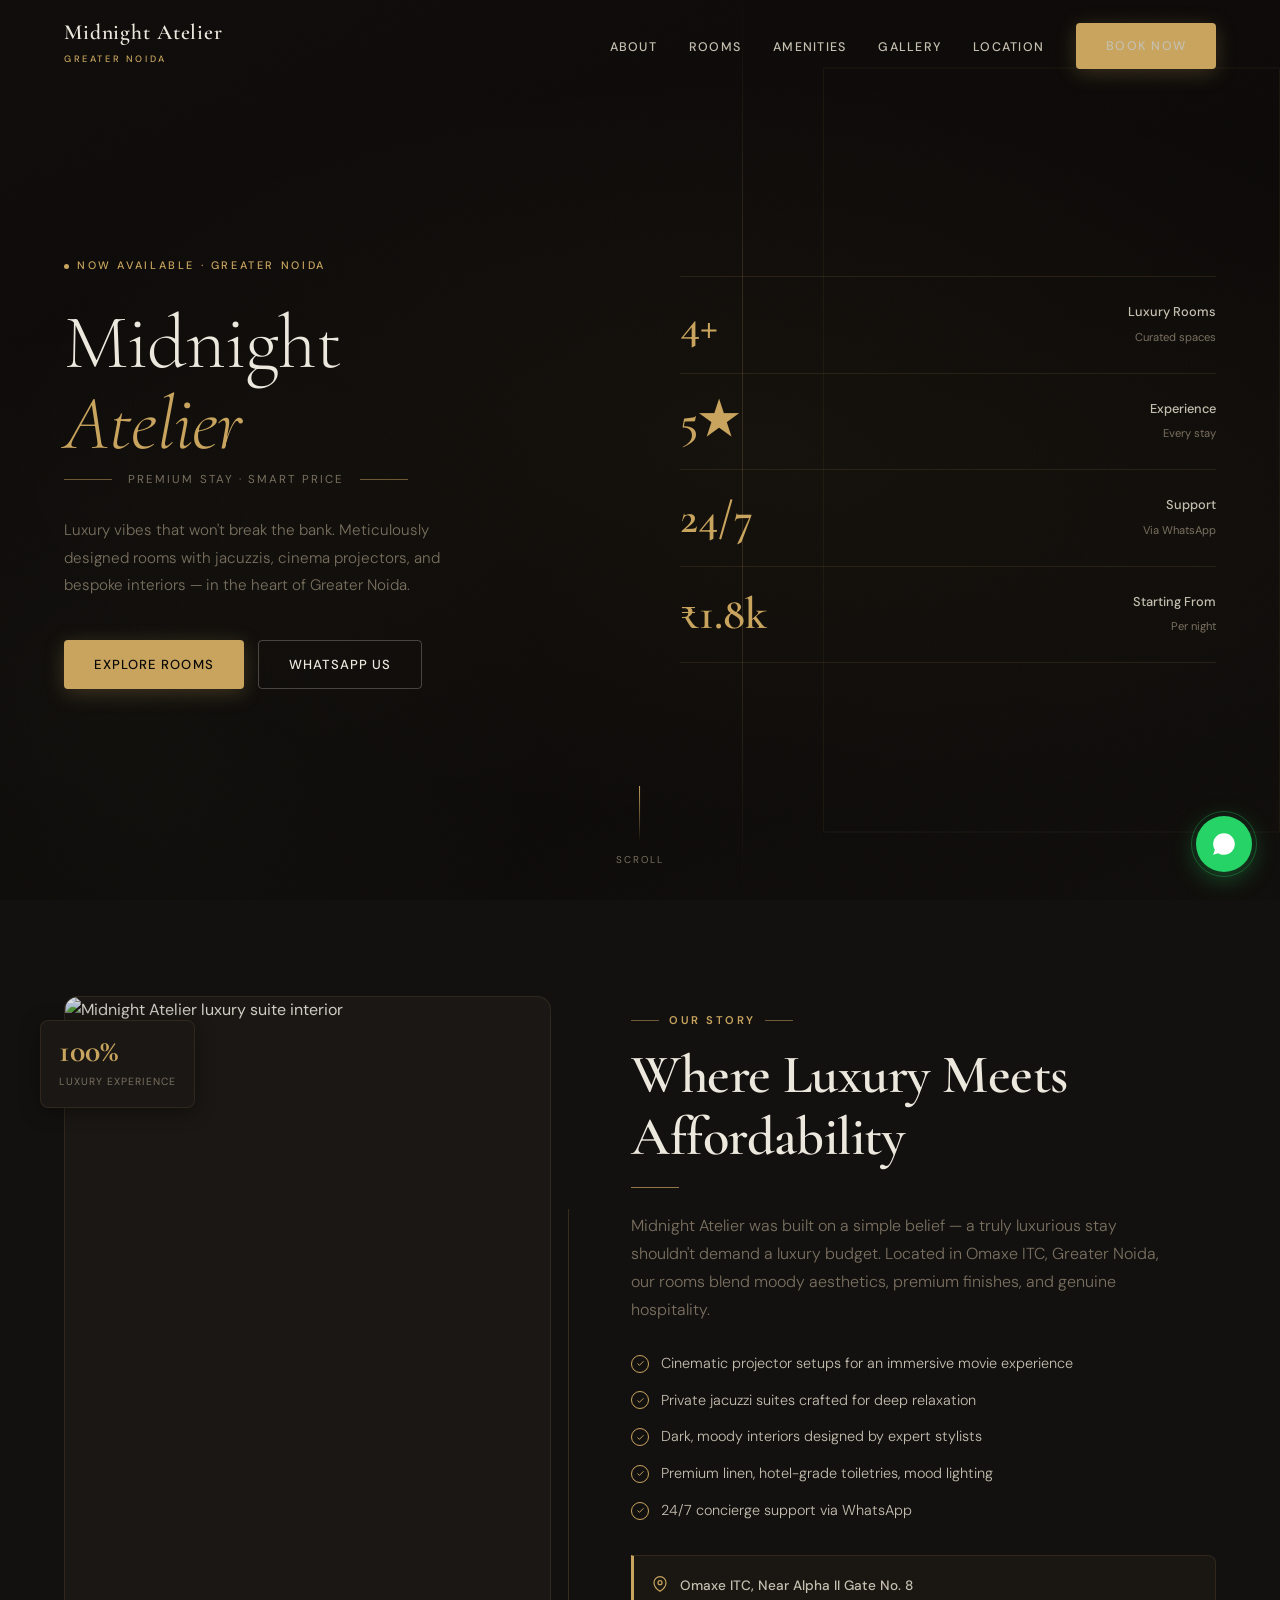
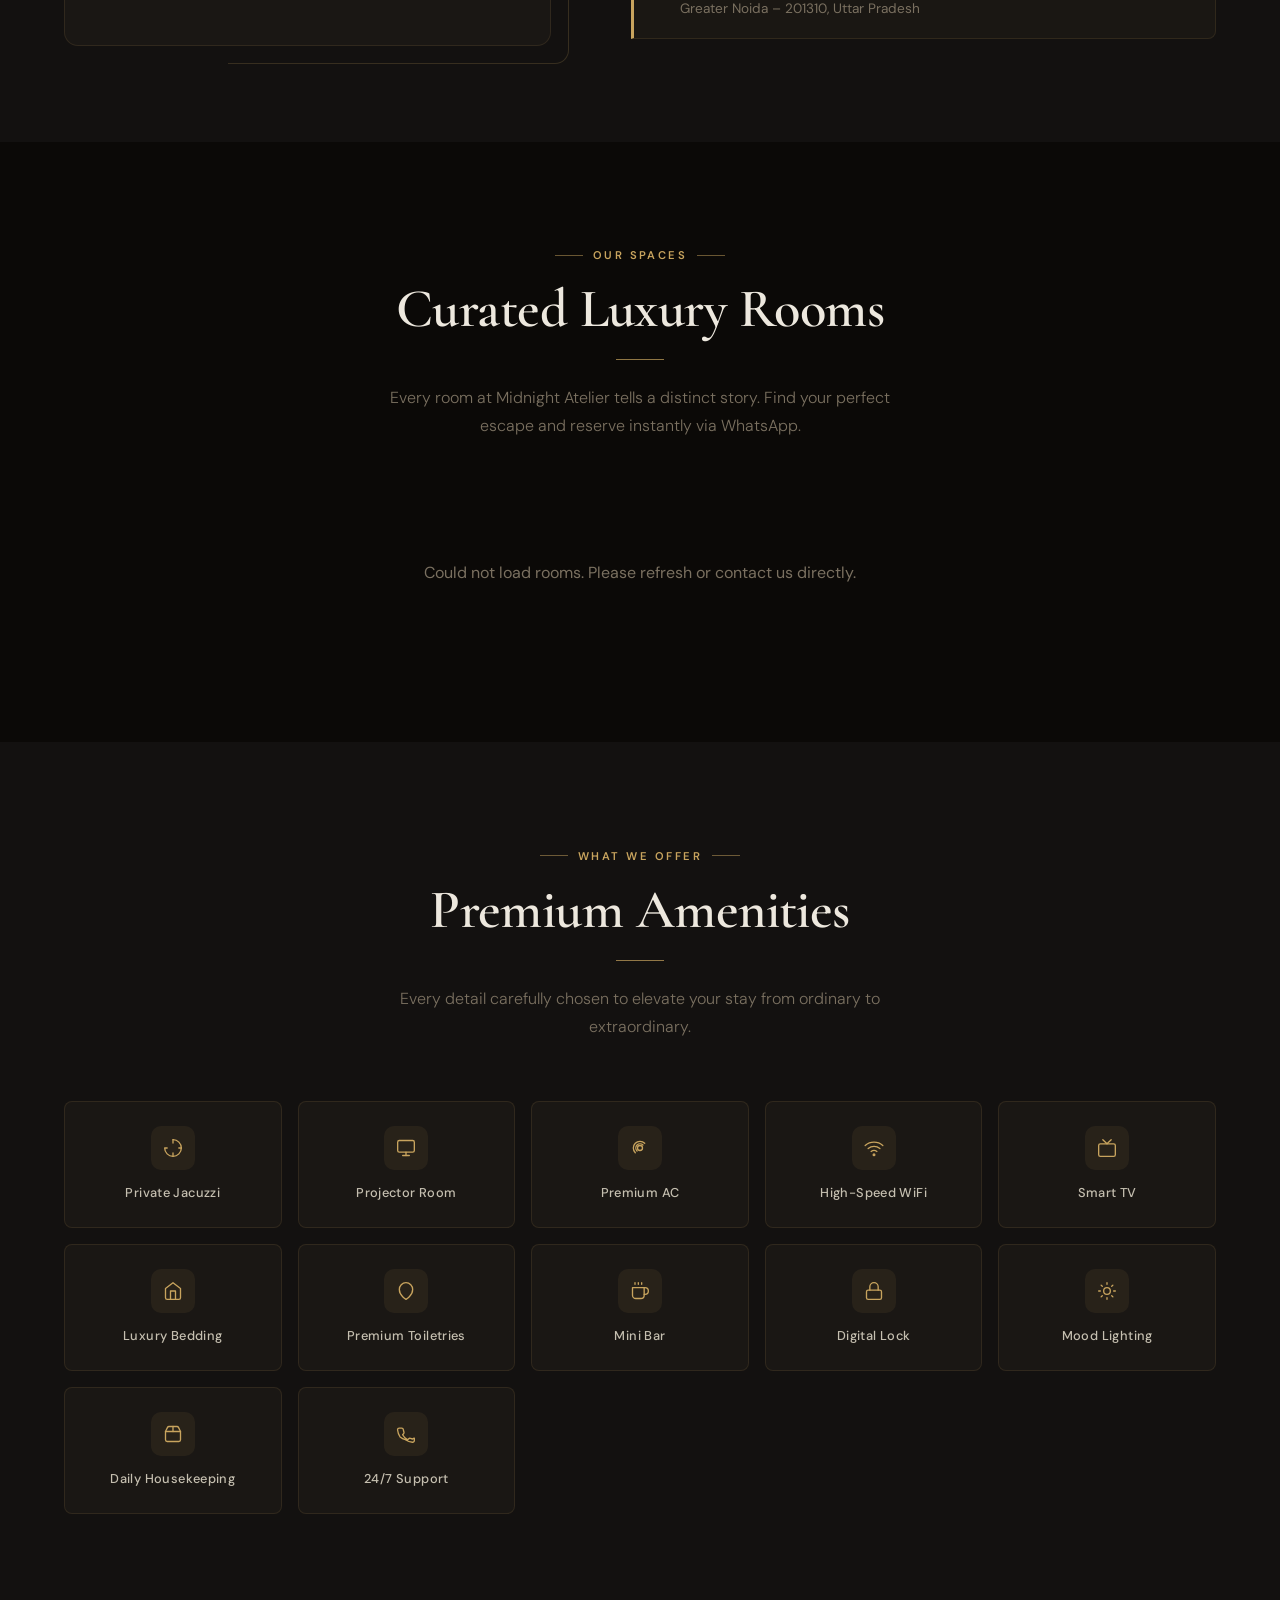
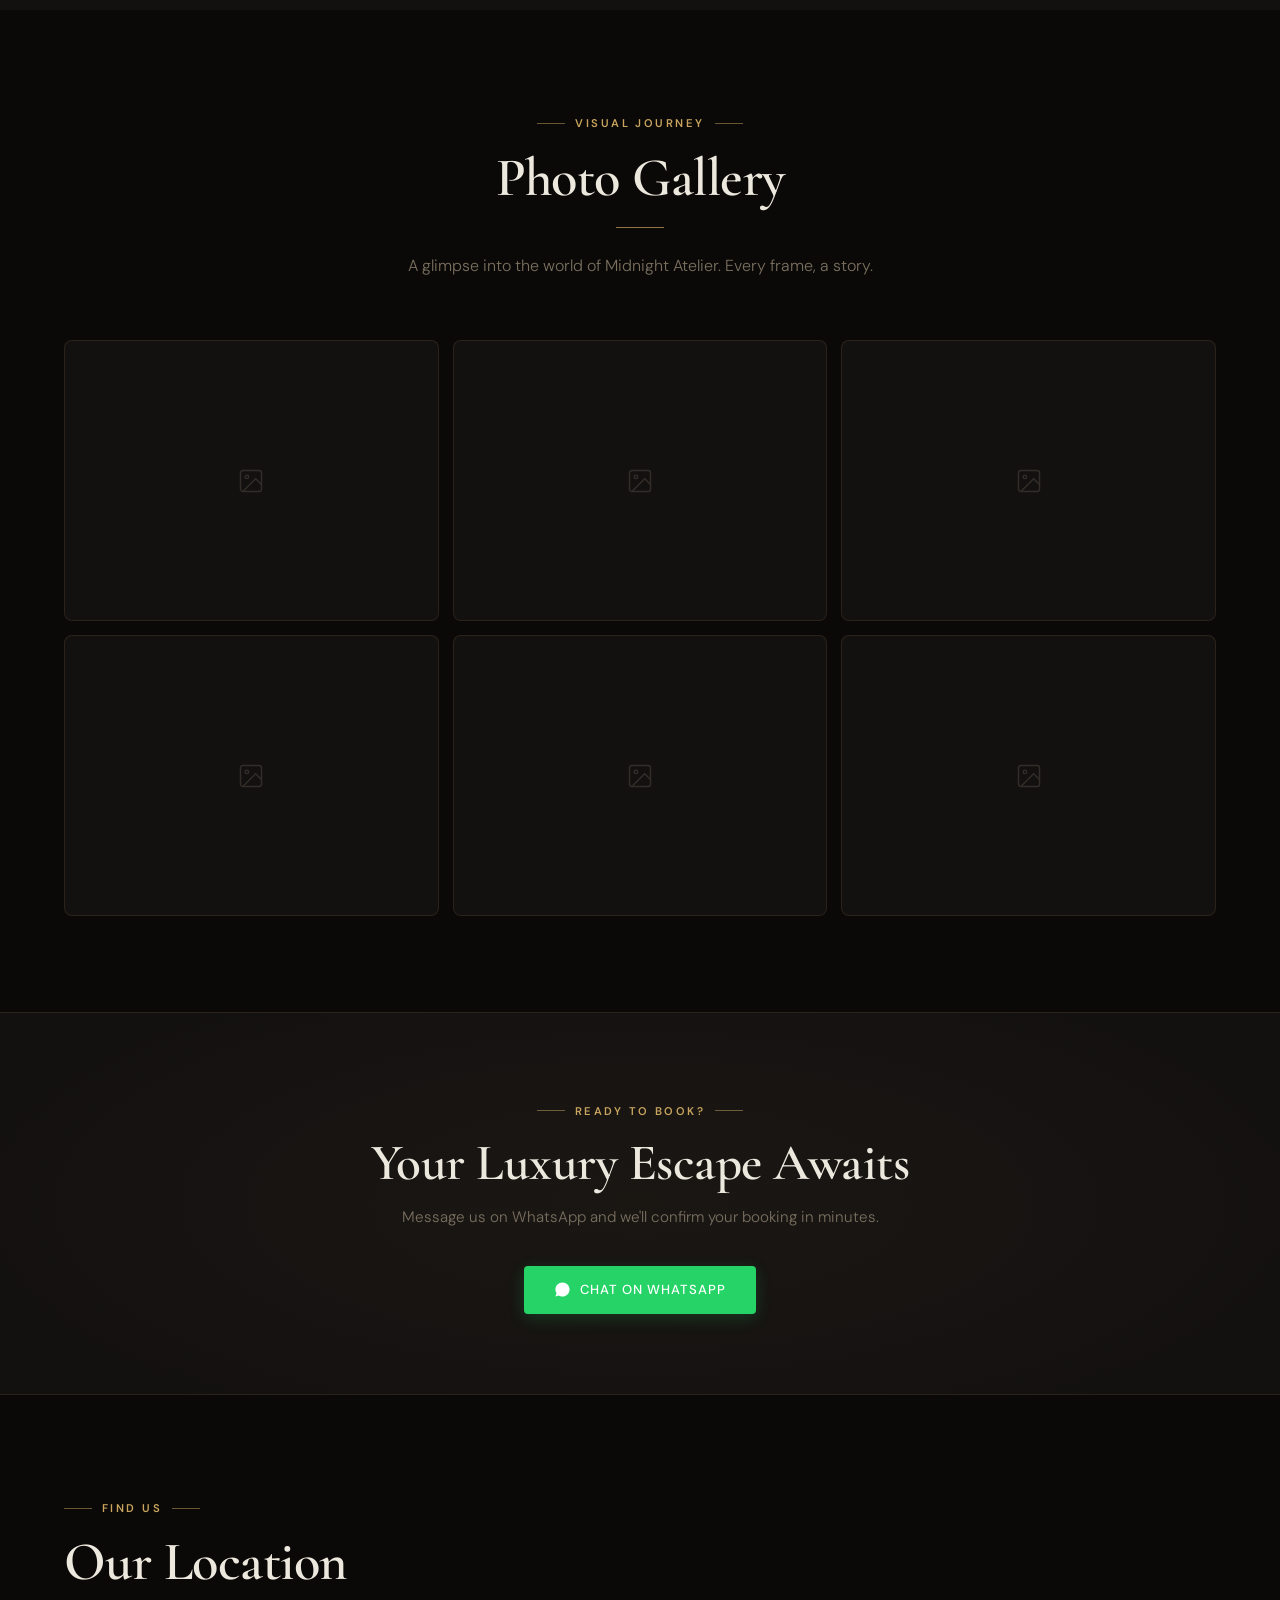
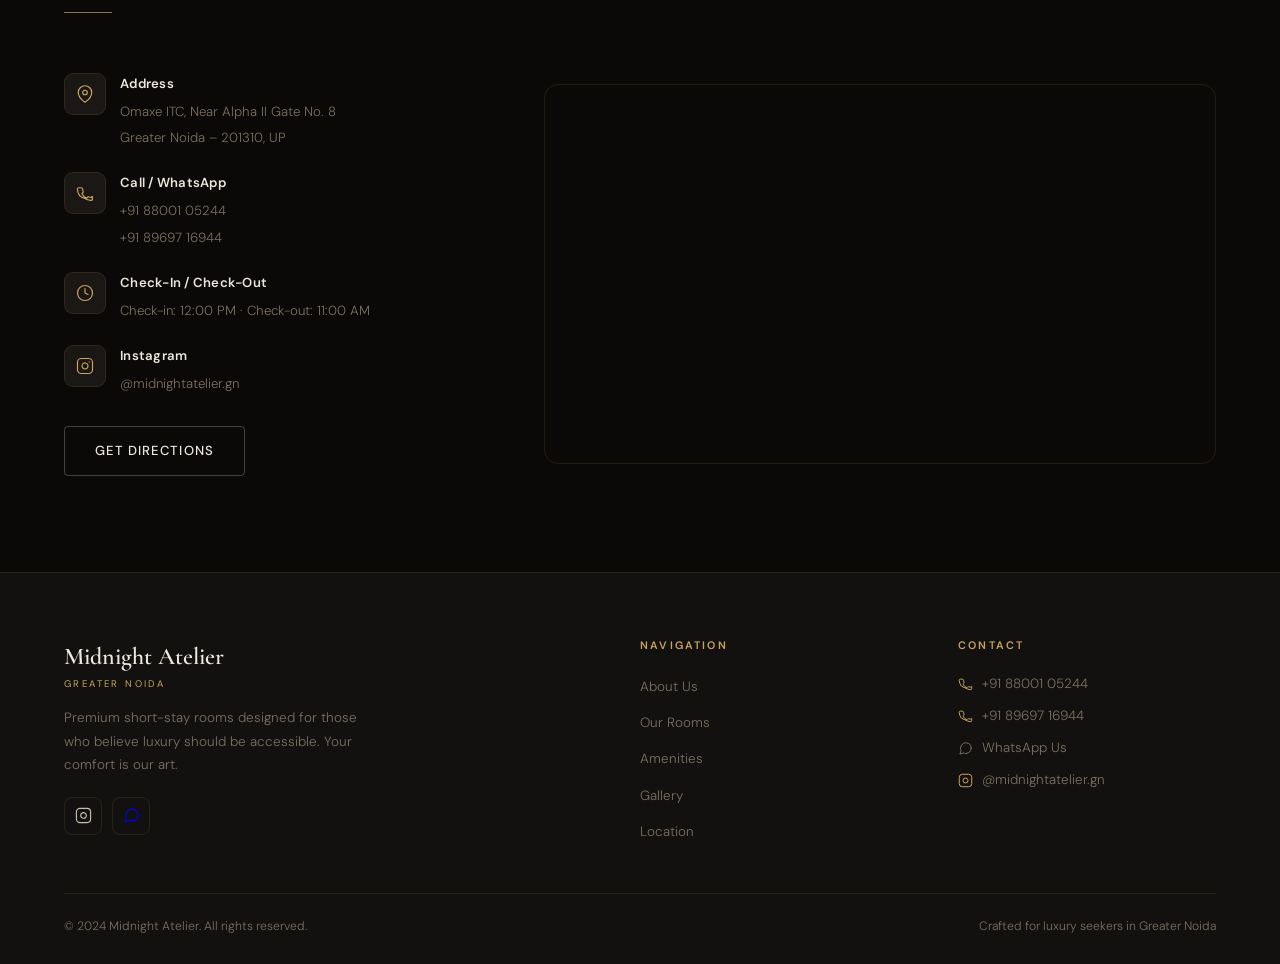
==== frontend/index.html @ 8378a120 "Initial commit: Midnight Atelier full website (Frontend + Backend)" ====
<!DOCTYPE html>
<html lang="en">
<head>
  <meta charset="UTF-8" />
  <meta name="viewport" content="width=device-width, initial-scale=1.0" />
  <title>Midnight Atelier — Premium Stay in Greater Noida</title>
  <meta name="description" content="Midnight Atelier offers luxury rooms in Greater Noida with jacuzzis, cinema projectors, and bespoke interiors. Premium stay, smart price. Book via WhatsApp." />
  <meta name="keywords" content="luxury rooms Greater Noida, Midnight Atelier, premium stay Noida, short stay Noida, boutique rooms Noida" />
  <meta property="og:title" content="Midnight Atelier — Premium Stay. Smart Price." />
  <meta property="og:description" content="Luxury rooms in Greater Noida. Jacuzzis, projectors, bespoke interiors." />
  <meta property="og:type" content="website" />
  <link rel="icon" href="data:image/svg+xml,<svg xmlns='http://www.w3.org/2000/svg' viewBox='0 0 100 100'><text y='.9em' font-size='90'>🌙</text></svg>" />
  <link rel="stylesheet" href="css/style.css" />
</head>
<body>

<!-- ══════════════════════ NAVBAR ══════════════════════════════════ -->
<nav id="navbar">
  <div class="nav-inner">
    <a href="#hero" class="nav-logo">
      <span class="nm">Midnight Atelier</span>
      <span class="ns">Greater Noida</span>
    </a>

    <ul class="nav-links" id="nav-links">
      <li><a href="#about">About</a></li>
      <li><a href="#rooms">Rooms</a></li>
      <li><a href="#amenities">Amenities</a></li>
      <li><a href="#gallery">Gallery</a></li>
      <li><a href="#location">Location</a></li>
      <li>
        <a href="https://wa.me/918800105244?text=Hi%20Midnight%20Atelier!%20I%27d%20like%20to%20enquire%20about%20a%20stay."
           target="_blank" rel="noopener" class="btn btn-primary">
          Book Now
        </a>
      </li>
    </ul>

    <button class="hamburger" id="hamburger" aria-label="Toggle menu">
      <span></span><span></span><span></span>
    </button>
  </div>
</nav>

<!-- ══════════════════════ HERO ════════════════════════════════════ -->
<section id="hero">
  <div class="hero-backdrop"></div>
  <div class="hero-lines"></div>

  <div class="hero-content">
    <div class="hero-left">
      <div class="hero-tag">
        <span class="dot"></span>
        Now Available · Greater Noida
      </div>

      <h1 class="hero-h1">
        Midnight<br /><em>Atelier</em>
      </h1>

      <div class="hero-divider">
        <div class="hero-divider-line"></div>
        <span class="hero-divider-text">Premium Stay · Smart Price</span>
        <div class="hero-divider-line"></div>
      </div>

      <p class="hero-desc">
        Luxury vibes that won't break the bank. Meticulously designed rooms
        with jacuzzis, cinema projectors, and bespoke interiors — in the
        heart of Greater Noida.
      </p>

      <div class="hero-actions">
        <a href="#rooms" class="btn btn-primary" id="hero-explore-btn">Explore Rooms</a>
        <a href="https://wa.me/918800105244?text=Hi!%20I%27d%20like%20to%20know%20more%20about%20Midnight%20Atelier." target="_blank" rel="noopener" class="btn btn-ghost" id="hero-wa-btn">WhatsApp Us</a>
      </div>
    </div>

    <div class="hero-right">
      <div class="hero-stat-card">
        <span class="hsc-num">4+</span>
        <div class="hsc-info">
          <span class="hsc-label">Luxury Rooms</span>
          <span class="hsc-sub">Curated spaces</span>
        </div>
      </div>
      <div class="hero-stat-card">
        <span class="hsc-num">5★</span>
        <div class="hsc-info">
          <span class="hsc-label">Experience</span>
          <span class="hsc-sub">Every stay</span>
        </div>
      </div>
      <div class="hero-stat-card">
        <span class="hsc-num">24/7</span>
        <div class="hsc-info">
          <span class="hsc-label">Support</span>
          <span class="hsc-sub">Via WhatsApp</span>
        </div>
      </div>
      <div class="hero-stat-card">
        <span class="hsc-num">₹1.8k</span>
        <div class="hsc-info">
          <span class="hsc-label">Starting From</span>
          <span class="hsc-sub">Per night</span>
        </div>
      </div>
    </div>
  </div>

  <div class="hero-scroll">
    <div class="hero-scroll-line"></div>
    <span class="hero-scroll-label">Scroll</span>
  </div>
</section>

<!-- ══════════════════════ ABOUT ═══════════════════════════════════ -->
<section id="about">
  <div class="container">
    <div class="about-grid">

      <div class="about-img-wrap reveal">
        <div class="about-img-frame">
          <img src="https://images.unsplash.com/photo-1631049307264-da0ec9d70304?w=700&auto=format&fit=crop&q=80"
               alt="Midnight Atelier luxury suite interior" loading="lazy" />
        </div>
        <div class="about-float-tag">
          <span class="float-tag-num">100%</span>
          <span class="float-tag-label">Luxury Experience</span>
        </div>
      </div>

      <div class="about-text reveal reveal-delay-1">
        <span class="eyebrow">Our Story</span>
        <h2 class="section-title">Where Luxury Meets Affordability</h2>
        <div class="hairline"></div>
        <p class="section-sub">
          Midnight Atelier was built on a simple belief — a truly luxurious stay
          shouldn't demand a luxury budget. Located in Omaxe ITC, Greater Noida,
          our rooms blend moody aesthetics, premium finishes, and genuine hospitality.
        </p>

        <ul class="about-list">
          <li>
            <span class="check">
              <svg viewBox="0 0 24 24"><polyline points="20 6 9 17 4 12"/></svg>
            </span>
            Cinematic projector setups for an immersive movie experience
          </li>
          <li>
            <span class="check">
              <svg viewBox="0 0 24 24"><polyline points="20 6 9 17 4 12"/></svg>
            </span>
            Private jacuzzi suites crafted for deep relaxation
          </li>
          <li>
            <span class="check">
              <svg viewBox="0 0 24 24"><polyline points="20 6 9 17 4 12"/></svg>
            </span>
            Dark, moody interiors designed by expert stylists
          </li>
          <li>
            <span class="check">
              <svg viewBox="0 0 24 24"><polyline points="20 6 9 17 4 12"/></svg>
            </span>
            Premium linen, hotel-grade toiletries, mood lighting
          </li>
          <li>
            <span class="check">
              <svg viewBox="0 0 24 24"><polyline points="20 6 9 17 4 12"/></svg>
            </span>
            24/7 concierge support via WhatsApp
          </li>
        </ul>

        <div class="about-address-box">
          <svg width="16" height="16" viewBox="0 0 24 24" fill="none" stroke="#c8a45e" stroke-width="1.8" stroke-linecap="round" style="flex-shrink:0;margin-top:2px">
            <path d="M21 10c0 7-9 13-9 13s-9-6-9-13a9 9 0 0 1 18 0z"/><circle cx="12" cy="10" r="3"/>
          </svg>
          <span>
            <strong style="color:var(--cream-d);font-weight:500;">Omaxe ITC, Near Alpha II Gate No. 8</strong><br />
            Greater Noida – 201310, Uttar Pradesh
          </span>
        </div>
      </div>

    </div>
  </div>
</section>

<!-- ══════════════════════ ROOMS ════════════════════════════════════ -->
<section id="rooms">
  <div class="container">
    <div class="section-head center reveal">
      <span class="eyebrow">Our Spaces</span>
      <h2 class="section-title">Curated Luxury Rooms</h2>
      <div class="hairline center"></div>
      <p class="section-sub">
        Every room at Midnight Atelier tells a distinct story.
        Find your perfect escape and reserve instantly via WhatsApp.
      </p>
    </div>

    <div class="rooms-grid" id="rooms-grid">
      <!-- Skeletons while loading -->
      <div class="room-skeleton">
        <div class="skel-img"></div>
        <div class="skel-body">
          <div class="skel-line h"></div>
          <div class="skel-line"></div>
          <div class="skel-line s"></div>
        </div>
      </div>
      <div class="room-skeleton">
        <div class="skel-img"></div>
        <div class="skel-body">
          <div class="skel-line h"></div>
          <div class="skel-line"></div>
          <div class="skel-line s"></div>
        </div>
      </div>
      <div class="room-skeleton">
        <div class="skel-img"></div>
        <div class="skel-body">
          <div class="skel-line h"></div>
          <div class="skel-line"></div>
          <div class="skel-line s"></div>
        </div>
      </div>
    </div>
  </div>
</section>

<!-- ══════════════════════ AMENITIES ════════════════════════════════ -->
<section id="amenities">
  <div class="container">
    <div class="section-head center reveal">
      <span class="eyebrow">What We Offer</span>
      <h2 class="section-title">Premium Amenities</h2>
      <div class="hairline center"></div>
      <p class="section-sub">
        Every detail carefully chosen to elevate your stay from ordinary to extraordinary.
      </p>
    </div>

    <div class="amenities-grid">

      <div class="amenity-card reveal">
        <div class="amenity-icon">
          <svg viewBox="0 0 24 24"><path d="M5 12H2a10 10 0 0 0 20 0h-3"/><path d="M12 2a10 10 0 0 1 10 10"/><path d="M12 2v4"/><path d="M12 18v4"/></svg>
        </div>
        <span class="amenity-name">Private Jacuzzi</span>
      </div>

      <div class="amenity-card reveal reveal-delay-1">
        <div class="amenity-icon">
          <svg viewBox="0 0 24 24"><rect x="2" y="3" width="20" height="14" rx="2"/><path d="M8 21h8"/><path d="M12 17v4"/></svg>
        </div>
        <span class="amenity-name">Projector Room</span>
      </div>

      <div class="amenity-card reveal reveal-delay-2">
        <div class="amenity-icon">
          <svg viewBox="0 0 24 24"><path d="M9 12a3 3 0 1 0 6 0 3 3 0 0 0-6 0"/><path d="M17.657 6.343A8 8 0 1 0 6.343 17.657"/><path d="M15.536 8.464A5 5 0 1 0 8.464 15.536"/></svg>
        </div>
        <span class="amenity-name">Premium AC</span>
      </div>

      <div class="amenity-card reveal reveal-delay-3">
        <div class="amenity-icon">
          <svg viewBox="0 0 24 24"><path d="M5 12.55a11 11 0 0 1 14.08 0"/><path d="M1.42 9a16 16 0 0 1 21.16 0"/><path d="M8.53 16.11a6 6 0 0 1 6.95 0"/><circle cx="12" cy="20" r="1"/></svg>
        </div>
        <span class="amenity-name">High-Speed WiFi</span>
      </div>

      <div class="amenity-card reveal">
        <div class="amenity-icon">
          <svg viewBox="0 0 24 24"><rect x="2" y="7" width="20" height="15" rx="2"/><polyline points="17 2 12 7 7 2"/></svg>
        </div>
        <span class="amenity-name">Smart TV</span>
      </div>

      <div class="amenity-card reveal reveal-delay-1">
        <div class="amenity-icon">
          <svg viewBox="0 0 24 24"><path d="M3 9l9-7 9 7v11a2 2 0 0 1-2 2H5a2 2 0 0 1-2-2z"/><polyline points="9 22 9 12 15 12 15 22"/></svg>
        </div>
        <span class="amenity-name">Luxury Bedding</span>
      </div>

      <div class="amenity-card reveal reveal-delay-2">
        <div class="amenity-icon">
          <svg viewBox="0 0 24 24"><path d="M12 22s-8-4.5-8-11.8A8 8 0 0 1 12 2a8 8 0 0 1 8 8.2c0 7.3-8 11.8-8 11.8z"/></svg>
        </div>
        <span class="amenity-name">Premium Toiletries</span>
      </div>

      <div class="amenity-card reveal reveal-delay-3">
        <div class="amenity-icon">
          <svg viewBox="0 0 24 24"><path d="M17 8h1a4 4 0 1 1 0 8h-1"/><path d="M3 8h14v9a4 4 0 0 1-4 4H7a4 4 0 0 1-4-4Z"/><line x1="6" y1="2" x2="6" y2="4"/><line x1="10" y1="2" x2="10" y2="4"/><line x1="14" y1="2" x2="14" y2="4"/></svg>
        </div>
        <span class="amenity-name">Mini Bar</span>
      </div>

      <div class="amenity-card reveal">
        <div class="amenity-icon">
          <svg viewBox="0 0 24 24"><rect x="3" y="11" width="18" height="11" rx="2" ry="2"/><path d="M7 11V7a5 5 0 0 1 10 0v4"/></svg>
        </div>
        <span class="amenity-name">Digital Lock</span>
      </div>

      <div class="amenity-card reveal reveal-delay-1">
        <div class="amenity-icon">
          <svg viewBox="0 0 24 24"><circle cx="12" cy="12" r="4"/><path d="M12 2v2M12 20v2M4.93 4.93l1.41 1.41M17.66 17.66l1.41 1.41M2 12h2M20 12h2M4.93 19.07l1.41-1.41M17.66 6.34l1.41-1.41"/></svg>
        </div>
        <span class="amenity-name">Mood Lighting</span>
      </div>

      <div class="amenity-card reveal reveal-delay-2">
        <div class="amenity-icon">
          <svg viewBox="0 0 24 24"><path d="M3 9h18v10a2 2 0 0 1-2 2H5a2 2 0 0 1-2-2V9Z"/><path d="m3 9 2.45-4.9A2 2 0 0 1 7.24 3h9.52a2 2 0 0 1 1.8 1.1L21 9"/><path d="M12 3v6"/></svg>
        </div>
        <span class="amenity-name">Daily Housekeeping</span>
      </div>

      <div class="amenity-card reveal reveal-delay-3">
        <div class="amenity-icon">
          <svg viewBox="0 0 24 24"><path d="M22 16.92v3a2 2 0 0 1-2.18 2 19.79 19.79 0 0 1-8.63-3.07A19.5 19.5 0 0 1 4.9 15.6a19.79 19.79 0 0 1-3.07-8.67A2 2 0 0 1 3.81 5h3a2 2 0 0 1 2 1.72c.127.96.361 1.903.7 2.81a2 2 0 0 1-.45 2.11L7.91 12.9a16 16 0 0 0 6.09 6.09l1.27-1.27a2 2 0 0 1 2.11-.45c.907.339 1.85.573 2.81.7A2 2 0 0 1 22 16.92z"/></svg>
        </div>
        <span class="amenity-name">24/7 Support</span>
      </div>

    </div>
  </div>
</section>

<!-- ══════════════════════ GALLERY ══════════════════════════════════ -->
<section id="gallery">
  <div class="container">
    <div class="section-head center reveal">
      <span class="eyebrow">Visual Journey</span>
      <h2 class="section-title">Photo Gallery</h2>
      <div class="hairline center"></div>
      <p class="section-sub">
        A glimpse into the world of Midnight Atelier. Every frame, a story.
      </p>
    </div>

    <div id="gallery-grid">
      <div class="gallery-empty">
        <div class="gallery-empty-item">
          <svg viewBox="0 0 24 24"><rect x="3" y="3" width="18" height="18" rx="2"/><circle cx="8.5" cy="8.5" r="1.5"/><polyline points="21 15 16 10 5 21"/></svg>
        </div>
        <div class="gallery-empty-item">
          <svg viewBox="0 0 24 24"><rect x="3" y="3" width="18" height="18" rx="2"/><circle cx="8.5" cy="8.5" r="1.5"/><polyline points="21 15 16 10 5 21"/></svg>
        </div>
        <div class="gallery-empty-item">
          <svg viewBox="0 0 24 24"><rect x="3" y="3" width="18" height="18" rx="2"/><circle cx="8.5" cy="8.5" r="1.5"/><polyline points="21 15 16 10 5 21"/></svg>
        </div>
        <div class="gallery-empty-item">
          <svg viewBox="0 0 24 24"><rect x="3" y="3" width="18" height="18" rx="2"/><circle cx="8.5" cy="8.5" r="1.5"/><polyline points="21 15 16 10 5 21"/></svg>
        </div>
        <div class="gallery-empty-item">
          <svg viewBox="0 0 24 24"><rect x="3" y="3" width="18" height="18" rx="2"/><circle cx="8.5" cy="8.5" r="1.5"/><polyline points="21 15 16 10 5 21"/></svg>
        </div>
        <div class="gallery-empty-item">
          <svg viewBox="0 0 24 24"><rect x="3" y="3" width="18" height="18" rx="2"/><circle cx="8.5" cy="8.5" r="1.5"/><polyline points="21 15 16 10 5 21"/></svg>
        </div>
      </div>
    </div>
  </div>
</section>

<!-- ══════════════════════ CTA ══════════════════════════════════════ -->
<section id="cta">
  <div class="container">
    <div class="cta-inner reveal">
      <span class="eyebrow" style="justify-content:center;">Ready to Book?</span>
      <h2 class="cta-title">Your Luxury Escape Awaits</h2>
      <p class="cta-sub">Message us on WhatsApp and we'll confirm your booking in minutes.</p>
      <a href="https://wa.me/918800105244?text=Hi%20Midnight%20Atelier!%20I%27d%20like%20to%20book%20a%20room."
         target="_blank" rel="noopener" class="btn btn-wa" id="cta-wa-btn">
        <svg width="17" height="17" viewBox="0 0 24 24" fill="white">
          <path d="M17.472 14.382c-.297-.149-1.758-.867-2.03-.967-.273-.099-.471-.148-.67.15-.197.297-.767.966-.94 1.164-.173.199-.347.223-.644.075-.297-.15-1.255-.463-2.39-1.475-.883-.788-1.48-1.761-1.653-2.059-.173-.297-.018-.458.13-.606.134-.133.298-.347.446-.52.149-.174.198-.298.298-.497.099-.198.05-.371-.025-.52-.075-.149-.669-1.612-.916-2.207-.242-.579-.487-.5-.669-.51-.173-.008-.371-.01-.57-.01-.198 0-.52.074-.792.372-.272.297-1.04 1.016-1.04 2.479 0 1.462 1.065 2.875 1.213 3.074.149.198 2.096 3.2 5.077 4.487.709.306 1.262.489 1.694.625.712.227 1.36.195 1.871.118.571-.085 1.758-.719 2.006-1.413.248-.694.248-1.289.173-1.413-.074-.124-.272-.198-.57-.347z"/>
          <path d="M11.999 2C6.477 2 2 6.477 2 12c0 1.989.574 3.842 1.563 5.408L2 22l4.748-1.542C8.116 21.412 9.998 22 12 22c5.523 0 10-4.477 10-10S17.523 2 12 2z"/>
        </svg>
        Chat on WhatsApp
      </a>
    </div>
  </div>
</section>

<!-- ══════════════════════ LOCATION ═════════════════════════════════ -->
<section id="location">
  <div class="container">
    <div class="section-head reveal">
      <span class="eyebrow">Find Us</span>
      <h2 class="section-title">Our Location</h2>
      <div class="hairline"></div>
    </div>

    <div class="location-grid">
      <div class="location-details">

        <div class="loc-item reveal">
          <div class="loc-icon">
            <svg viewBox="0 0 24 24"><path d="M21 10c0 7-9 13-9 13s-9-6-9-13a9 9 0 0 1 18 0z"/><circle cx="12" cy="10" r="3"/></svg>
          </div>
          <div class="loc-text">
            <strong>Address</strong>
            <span>Omaxe ITC, Near Alpha II Gate No. 8<br />Greater Noida – 201310, UP</span>
          </div>
        </div>

        <div class="loc-item reveal reveal-delay-1">
          <div class="loc-icon">
            <svg viewBox="0 0 24 24"><path d="M22 16.92v3a2 2 0 0 1-2.18 2 19.79 19.79 0 0 1-8.63-3.07A19.5 19.5 0 0 1 4.9 15.6a19.79 19.79 0 0 1-3.07-8.67A2 2 0 0 1 3.81 5h3a2 2 0 0 1 2 1.72c.127.96.361 1.903.7 2.81a2 2 0 0 1-.45 2.11L7.91 12.9a16 16 0 0 0 6.09 6.09l1.27-1.27a2 2 0 0 1 2.11-.45c.907.339 1.85.573 2.81.7A2 2 0 0 1 22 16.92z"/></svg>
          </div>
          <div class="loc-text">
            <strong>Call / WhatsApp</strong>
            <span>
              <a href="tel:+918800105244">+91 88001 05244</a><br />
              <a href="tel:+918969716944">+91 89697 16944</a>
            </span>
          </div>
        </div>

        <div class="loc-item reveal reveal-delay-2">
          <div class="loc-icon">
            <svg viewBox="0 0 24 24"><circle cx="12" cy="12" r="10"/><polyline points="12 6 12 12 16 14"/></svg>
          </div>
          <div class="loc-text">
            <strong>Check-In / Check-Out</strong>
            <span>Check-in: 12:00 PM · Check-out: 11:00 AM</span>
          </div>
        </div>

        <div class="loc-item reveal reveal-delay-3">
          <div class="loc-icon">
            <svg viewBox="0 0 24 24"><rect x="2" y="2" width="20" height="20" rx="5" ry="5"/><path d="M16 11.37A4 4 0 1 1 12.63 8 4 4 0 0 1 16 11.37z"/><line x1="17.5" y1="6.5" x2="17.51" y2="6.5"/></svg>
          </div>
          <div class="loc-text">
            <strong>Instagram</strong>
            <span>
              <a href="https://www.instagram.com/midnightatelier.gn" target="_blank" rel="noopener">
                @midnightatelier.gn
              </a>
            </span>
          </div>
        </div>

        <a href="https://wa.me/918800105244?text=Hi!%20I%20need%20directions%20to%20Midnight%20Atelier."
           target="_blank" rel="noopener" class="btn btn-ghost" style="align-self:flex-start;margin-top:8px;" id="directions-btn">
          Get Directions
        </a>
      </div>

      <div class="map-wrap reveal reveal-delay-1">
        <iframe
          title="Midnight Atelier Location — Omaxe ITC Greater Noida"
          src="https://www.google.com/maps/embed?pb=!1m18!1m12!1m3!1d3505.6978!2d77.4265!3d28.4737!2m3!1f0!2f0!3f0!3m2!1i1024!2i768!4f13.1!3m3!1m2!1s0x390cc1a5e5555555%3A0x0!2sOmaxe+ITC%2C+Greater+Noida!5e0!3m2!1sen!2sin!4v1700000000000!5m2!1sen!2sin"
          allowfullscreen="" loading="lazy" referrerpolicy="no-referrer-when-downgrade" style="border:0;">
        </iframe>
      </div>
    </div>
  </div>
</section>

<!-- ══════════════════════ FOOTER ════════════════════════════════════ -->
<footer>
  <div class="container">
    <div class="footer-grid">
      <div class="footer-brand">
        <span class="fb-name">Midnight Atelier</span>
        <span class="fb-sub">Greater Noida</span>
        <p>Premium short-stay rooms designed for those who believe luxury should be accessible. Your comfort is our art.</p>
        <div class="socials">
          <a href="https://www.instagram.com/midnightatelier.gn" target="_blank" rel="noopener" class="social-btn" aria-label="Instagram">
            <svg viewBox="0 0 24 24"><rect x="2" y="2" width="20" height="20" rx="5" ry="5"/><path d="M16 11.37A4 4 0 1 1 12.63 8 4 4 0 0 1 16 11.37z"/><line x1="17.5" y1="6.5" x2="17.51" y2="6.5"/></svg>
          </a>
          <a href="https://wa.me/918800105244" target="_blank" rel="noopener" class="social-btn" aria-label="WhatsApp">
            <svg viewBox="0 0 24 24" fill="none">
              <path stroke="currentColor" stroke-width="1.6" stroke-linecap="round" d="M21 11.5a8.38 8.38 0 0 1-.9 3.8 8.5 8.5 0 0 1-7.6 4.7 8.38 8.38 0 0 1-3.8-.9L3 21l1.9-5.7a8.38 8.38 0 0 1-.9-3.8 8.5 8.5 0 0 1 4.7-7.6 8.38 8.38 0 0 1 3.8-.9h.5a8.48 8.48 0 0 1 8 8v.5z"/>
            </svg>
          </a>
        </div>
      </div>

      <div class="footer-col">
        <h5>Navigation</h5>
        <ul class="footer-links">
          <li><a href="#about">About Us</a></li>
          <li><a href="#rooms">Our Rooms</a></li>
          <li><a href="#amenities">Amenities</a></li>
          <li><a href="#gallery">Gallery</a></li>
          <li><a href="#location">Location</a></li>
        </ul>
      </div>

      <div class="footer-col">
        <h5>Contact</h5>
        <a href="tel:+918800105244" class="footer-contact-link">
          <svg viewBox="0 0 24 24"><path d="M22 16.92v3a2 2 0 0 1-2.18 2 19.79 19.79 0 0 1-8.63-3.07A19.5 19.5 0 0 1 4.9 15.6a19.79 19.79 0 0 1-3.07-8.67A2 2 0 0 1 3.81 5h3a2 2 0 0 1 2 1.72c.127.96.361 1.903.7 2.81a2 2 0 0 1-.45 2.11L7.91 12.9a16 16 0 0 0 6.09 6.09l1.27-1.27a2 2 0 0 1 2.11-.45c.907.339 1.85.573 2.81.7A2 2 0 0 1 22 16.92z"/></svg>
          +91 88001 05244
        </a>
        <a href="tel:+918969716944" class="footer-contact-link">
          <svg viewBox="0 0 24 24"><path d="M22 16.92v3a2 2 0 0 1-2.18 2 19.79 19.79 0 0 1-8.63-3.07A19.5 19.5 0 0 1 4.9 15.6a19.79 19.79 0 0 1-3.07-8.67A2 2 0 0 1 3.81 5h3a2 2 0 0 1 2 1.72c.127.96.361 1.903.7 2.81a2 2 0 0 1-.45 2.11L7.91 12.9a16 16 0 0 0 6.09 6.09l1.27-1.27a2 2 0 0 1 2.11-.45c.907.339 1.85.573 2.81.7A2 2 0 0 1 22 16.92z"/></svg>
          +91 89697 16944
        </a>
        <a href="https://wa.me/918800105244" target="_blank" rel="noopener" class="footer-contact-link">
          <svg viewBox="0 0 24 24" fill="none"><path stroke="currentColor" stroke-width="1.6" stroke-linecap="round" d="M21 11.5a8.38 8.38 0 0 1-.9 3.8 8.5 8.5 0 0 1-7.6 4.7 8.38 8.38 0 0 1-3.8-.9L3 21l1.9-5.7a8.38 8.38 0 0 1-.9-3.8 8.5 8.5 0 0 1 4.7-7.6 8.38 8.38 0 0 1 3.8-.9h.5a8.48 8.48 0 0 1 8 8v.5z"/></svg>
          WhatsApp Us
        </a>
        <a href="https://www.instagram.com/midnightatelier.gn" target="_blank" rel="noopener" class="footer-contact-link">
          <svg viewBox="0 0 24 24"><rect x="2" y="2" width="20" height="20" rx="5" ry="5"/><path d="M16 11.37A4 4 0 1 1 12.63 8 4 4 0 0 1 16 11.37z"/><line x1="17.5" y1="6.5" x2="17.51" y2="6.5"/></svg>
          @midnightatelier.gn
        </a>
      </div>
    </div>

    <div class="footer-bottom">
      <p>&copy; 2024 Midnight Atelier. All rights reserved.</p>
      <p>Crafted for luxury seekers in Greater Noida</p>
    </div>
  </div>
</footer>

<!-- ══════════════════════ FLOATING WA ══════════════════════════════ -->
<div class="wa-float">
  <div class="wa-tooltip">Chat with us!</div>
  <a href="https://wa.me/918800105244?text=Hi%20Midnight%20Atelier!%20I%27d%20like%20to%20enquire%20about%20a%20stay."
     target="_blank" rel="noopener" class="wa-float-btn" id="floating-wa-btn" aria-label="Chat on WhatsApp">
    <svg viewBox="0 0 24 24">
      <path d="M17.472 14.382c-.297-.149-1.758-.867-2.03-.967-.273-.099-.471-.148-.67.15-.197.297-.767.966-.94 1.164-.173.199-.347.223-.644.075-.297-.15-1.255-.463-2.39-1.475-.883-.788-1.48-1.761-1.653-2.059-.173-.297-.018-.458.13-.606.134-.133.298-.347.446-.52.149-.174.198-.298.298-.497.099-.198.05-.371-.025-.52-.075-.149-.669-1.612-.916-2.207-.242-.579-.487-.5-.669-.51-.173-.008-.371-.01-.57-.01-.198 0-.52.074-.792.372-.272.297-1.04 1.016-1.04 2.479 0 1.462 1.065 2.875 1.213 3.074.149.198 2.096 3.2 5.077 4.487.709.306 1.262.489 1.694.625.712.227 1.36.195 1.871.118.571-.085 1.758-.719 2.006-1.413.248-.694.248-1.289.173-1.413-.074-.124-.272-.198-.57-.347z"/>
      <path d="M11.999 2C6.477 2 2 6.477 2 12c0 1.989.574 3.842 1.563 5.408L2 22l4.748-1.542C8.116 21.412 9.998 22 12 22c5.523 0 10-4.477 10-10S17.523 2 12 2z"/>
    </svg>
  </a>
</div>

<!-- Lightbox -->
<div class="lightbox" id="lightbox" role="dialog" aria-label="Image viewer">
  <img src="" alt="Room photo" id="lightbox-img" />
  <button class="lightbox-close" id="lightbox-close" aria-label="Close">
    <svg width="14" height="14" viewBox="0 0 24 24" fill="none" stroke="currentColor" stroke-width="2"><line x1="18" y1="6" x2="6" y2="18"/><line x1="6" y1="6" x2="18" y2="18"/></svg>
  </button>
</div>

<script src="js/main.js"></script>
</body>
</html>
---- frontend/css/style.css ----
/* ═══════════════════════════════════════════════════════════════════════
   MIDNIGHT ATELIER — Redesigned Stylesheet
   Warm dark editorial luxury: deep charcoal + warm gold + cream
   ═══════════════════════════════════════════════════════════════════════ */

@import url('https://fonts.googleapis.com/css2?family=Cormorant+Garamond:ital,wght@0,300;0,400;0,600;0,700;1,300;1,400&family=DM+Sans:wght@300;400;500;600&display=swap');

/* ── Variables ─────────────────────────────────────────────────────── */
:root {
  --bg:         #0b0907;
  --bg2:        #131110;
  --bg3:        #1a1714;
  --bg4:        #221f1c;
  --gold:       #c8a45e;
  --gold-l:     #e0c080;
  --gold-d:     #9a7a3a;
  --cream:      #ede8de;
  --cream-d:    #c5bfb0;
  --muted:      #7a7060;
  --border:     rgba(200, 164, 94, 0.12);
  --border-h:   rgba(200, 164, 94, 0.35);
  --olive:      #5a6045;
  --shadow:     0 12px 48px rgba(0, 0, 0, 0.6);
  --shadow-sm:  0 4px 20px rgba(0, 0, 0, 0.4);
  --r:          14px;
  --r-sm:       8px;
  --t:          0.3s cubic-bezier(0.4, 0, 0.2, 1);
}

/* ── Reset & Base ───────────────────────────────────────────────────── */
*, *::before, *::after { box-sizing: border-box; margin: 0; padding: 0; }
html { scroll-behavior: smooth; font-size: 16px; }

body {
  font-family: 'DM Sans', sans-serif;
  background: var(--bg);
  color: var(--cream);
  overflow-x: hidden;
  line-height: 1.65;
  -webkit-font-smoothing: antialiased;
}

::selection { background: var(--gold); color: var(--bg); }

::-webkit-scrollbar { width: 5px; }
::-webkit-scrollbar-track { background: var(--bg2); }
::-webkit-scrollbar-thumb { background: var(--gold-d); border-radius: 3px; }

/* ── Typography ─────────────────────────────────────────────────────── */
h1, h2, h3, h4 {
  font-family: 'Cormorant Garamond', serif;
  font-weight: 600;
  line-height: 1.15;
  letter-spacing: -0.01em;
}

.eyebrow {
  display: inline-flex;
  align-items: center;
  gap: 10px;
  font-size: 0.7rem;
  font-weight: 600;
  letter-spacing: 0.22em;
  text-transform: uppercase;
  color: var(--gold);
  margin-bottom: 14px;
}

.eyebrow::before, .eyebrow::after {
  content: '';
  display: block;
  width: 28px;
  height: 1px;
  background: var(--gold);
  opacity: 0.5;
}

.section-title {
  font-size: clamp(2.2rem, 4.5vw, 3.4rem);
  color: var(--cream);
  margin-bottom: 18px;
  font-weight: 600;
}

.section-sub {
  font-size: 1rem;
  color: var(--muted);
  max-width: 540px;
  line-height: 1.75;
  font-weight: 300;
}

/* ── Layout ─────────────────────────────────────────────────────────── */
section { padding: 96px 0; }

.container {
  width: 90%;
  max-width: 1180px;
  margin: 0 auto;
}

.section-head { margin-bottom: 60px; }
.section-head.center { text-align: center; }
.section-head.center .section-sub { margin: 0 auto; }

/* ── Buttons ────────────────────────────────────────────────────────── */
.btn {
  display: inline-flex;
  align-items: center;
  gap: 9px;
  padding: 13px 30px;
  border-radius: 4px;
  font-family: 'DM Sans', sans-serif;
  font-size: 0.82rem;
  font-weight: 500;
  letter-spacing: 0.08em;
  text-transform: uppercase;
  text-decoration: none;
  cursor: pointer;
  border: none;
  transition: var(--t);
  position: relative;
  overflow: hidden;
}

.btn::after {
  content: '';
  position: absolute;
  inset: 0;
  background: rgba(255,255,255,0);
  transition: background var(--t);
}

.btn:hover::after { background: rgba(255,255,255,0.06); }

.btn-primary {
  background: var(--gold);
  color: var(--bg);
  box-shadow: 0 4px 20px rgba(200, 164, 94, 0.25);
}

.btn-primary:hover {
  background: var(--gold-l);
  transform: translateY(-1px);
  box-shadow: 0 8px 28px rgba(200, 164, 94, 0.38);
}

.btn-ghost {
  background: transparent;
  color: var(--cream);
  border: 1px solid rgba(237,232,222,0.25);
}

.btn-ghost:hover {
  border-color: var(--gold);
  color: var(--gold);
  transform: translateY(-1px);
}

.btn-wa {
  background: #25d366;
  color: #fff;
  box-shadow: 0 4px 16px rgba(37,211,102,0.2);
}

.btn-wa:hover {
  background: #1ebe5c;
  transform: translateY(-1px);
  box-shadow: 0 8px 24px rgba(37,211,102,0.35);
}

/* ── Hairline divider ───────────────────────────────────────────────── */
.hairline {
  display: block;
  width: 48px;
  height: 1px;
  background: var(--gold);
  margin: 18px 0 24px;
  opacity: 0.7;
}
.hairline.center { margin: 18px auto 24px; }

/* ══════════════════════════════════════════════════════════════════════
   NAVBAR
   ══════════════════════════════════════════════════════════════════════ */
#navbar {
  position: fixed;
  inset: 0 0 auto;
  z-index: 1000;
  padding: 22px 0;
  transition: padding var(--t), background var(--t), border-color var(--t);
  border-bottom: 1px solid transparent;
}

#navbar.scrolled {
  padding: 14px 0;
  background: rgba(11, 9, 7, 0.88);
  backdrop-filter: blur(24px);
  -webkit-backdrop-filter: blur(24px);
  border-bottom-color: var(--border);
}

.nav-inner {
  display: flex;
  align-items: center;
  justify-content: space-between;
  width: 90%;
  max-width: 1180px;
  margin: 0 auto;
}

.nav-logo { text-decoration: none; }

.nav-logo .nm {
  font-family: 'Cormorant Garamond', serif;
  font-size: 1.35rem;
  font-weight: 600;
  color: var(--cream);
  letter-spacing: 0.04em;
  display: block;
  line-height: 1;
  transition: color var(--t);
}

.nav-logo .ns {
  font-size: 0.58rem;
  font-weight: 500;
  letter-spacing: 0.28em;
  text-transform: uppercase;
  color: var(--gold);
}

.nav-logo:hover .nm { color: var(--gold); }

.nav-links {
  display: flex;
  align-items: center;
  gap: 32px;
  list-style: none;
}

.nav-links a {
  font-size: 0.78rem;
  font-weight: 500;
  letter-spacing: 0.1em;
  text-transform: uppercase;
  color: var(--cream-d);
  text-decoration: none;
  position: relative;
  transition: color var(--t);
}

.nav-links a::after {
  content: '';
  position: absolute;
  bottom: -3px;
  left: 0;
  width: 0;
  height: 1px;
  background: var(--gold);
  transition: width var(--t);
}

.nav-links a:hover { color: var(--gold); }
.nav-links a:hover::after { width: 100%; }

.hamburger {
  display: none;
  flex-direction: column;
  gap: 5px;
  cursor: pointer;
  background: none;
  border: none;
  padding: 4px;
}
.hamburger span {
  width: 22px;
  height: 1.5px;
  background: var(--cream);
  display: block;
  transition: var(--t);
}
.hamburger.open span:nth-child(1) { transform: rotate(45deg) translate(4.5px, 4.5px); }
.hamburger.open span:nth-child(2) { opacity: 0; transform: translateX(-6px); }
.hamburger.open span:nth-child(3) { transform: rotate(-45deg) translate(4.5px, -4.5px); }

/* ══════════════════════════════════════════════════════════════════════
   HERO
   ══════════════════════════════════════════════════════════════════════ */
#hero {
  min-height: 100vh;
  display: flex;
  align-items: center;
  position: relative;
  overflow: hidden;
  padding: 0;
}

/* Warm gradient bg — not pure black */
.hero-backdrop {
  position: absolute;
  inset: 0;
  background:
    radial-gradient(ellipse 100% 70% at 60% 50%, rgba(200,164,94,0.05) 0%, transparent 60%),
    radial-gradient(ellipse 60% 80% at 10% 80%, rgba(90,96,69,0.07) 0%, transparent 55%),
    linear-gradient(155deg, #0f0c0a 0%, #0b0907 55%, #100e0b 100%);
  z-index: 0;
}

/* Subtle grain texture overlay */
.hero-backdrop::after {
  content: '';
  position: absolute;
  inset: 0;
  background-image: url("data:image/svg+xml,%3Csvg xmlns='http://www.w3.org/2000/svg' width='300' height='300'%3E%3Cfilter id='n'%3E%3CfeTurbulence type='fractalNoise' baseFrequency='0.9' numOctaves='4' stitchTiles='stitch'/%3E%3C/filter%3E%3Crect width='300' height='300' filter='url(%23n)' opacity='0.035'/%3E%3C/svg%3E");
  opacity: 0.4;
  pointer-events: none;
}

/* Decorative horizontal lines */
.hero-lines {
  position: absolute;
  right: 0;
  top: 0;
  bottom: 0;
  width: 42%;
  z-index: 0;
  overflow: hidden;
  pointer-events: none;
}

.hero-lines::before {
  content: '';
  position: absolute;
  top: 0; bottom: 0;
  left: 0;
  width: 1px;
  background: linear-gradient(to bottom, transparent, rgba(200,164,94,0.18) 30%, rgba(200,164,94,0.18) 70%, transparent);
}

.hero-lines::after {
  content: '';
  position: absolute;
  top: 50%;
  left: 15%;
  transform: translateY(-50%);
  width: 85%;
  height: 85%;
  border: 1px solid rgba(200,164,94,0.07);
  border-radius: 2px;
}

.hero-content {
  position: relative;
  z-index: 2;
  width: 90%;
  max-width: 1180px;
  margin: 0 auto;
  padding: 120px 0 80px;
  display: grid;
  grid-template-columns: 1fr 1fr;
  align-items: center;
  gap: 80px;
}

.hero-left { animation: fadeSlideUp 0.9s ease both; }

.hero-tag {
  display: inline-flex;
  align-items: center;
  gap: 8px;
  font-size: 0.68rem;
  letter-spacing: 0.24em;
  text-transform: uppercase;
  color: var(--gold);
  margin-bottom: 28px;
  font-weight: 500;
}

.hero-tag .dot {
  width: 5px; height: 5px;
  border-radius: 50%;
  background: var(--gold);
  animation: pulse 2.5s ease-in-out infinite;
}

@keyframes pulse {
  0%, 100% { opacity: 1; transform: scale(1); }
  50% { opacity: 0.4; transform: scale(0.7); }
}

.hero-h1 {
  font-size: clamp(3.5rem, 6vw, 5.8rem);
  font-weight: 300;
  line-height: 1.05;
  color: var(--cream);
  margin-bottom: 6px;
}

.hero-h1 em {
  font-style: italic;
  color: var(--gold);
  font-weight: 300;
}

.hero-h1-sub {
  font-family: 'Cormorant Garamond', serif;
  font-size: clamp(1.4rem, 2.5vw, 2rem);
  font-weight: 300;
  font-style: italic;
  color: var(--muted);
  margin-bottom: 28px;
  letter-spacing: 0.02em;
}

.hero-divider {
  display: flex;
  align-items: center;
  gap: 16px;
  margin-bottom: 28px;
}

.hero-divider-line {
  height: 1px;
  width: 48px;
  background: var(--gold);
  opacity: 0.5;
}

.hero-divider-text {
  font-size: 0.72rem;
  letter-spacing: 0.18em;
  text-transform: uppercase;
  color: var(--muted);
}

.hero-desc {
  font-size: 0.95rem;
  color: var(--muted);
  line-height: 1.8;
  max-width: 420px;
  margin-bottom: 40px;
  font-weight: 300;
}

.hero-actions {
  display: flex;
  gap: 14px;
  flex-wrap: wrap;
}

/* Right side stats */
.hero-right {
  display: flex;
  flex-direction: column;
  gap: 0;
  animation: fadeSlideUp 0.9s ease 0.2s both;
}

.hero-stat-card {
  border-top: 1px solid var(--border);
  padding: 24px 0;
  display: flex;
  align-items: center;
  justify-content: space-between;
  transition: var(--t);
  cursor: default;
}

.hero-stat-card:last-child { border-bottom: 1px solid var(--border); }

.hero-stat-card:hover .hsc-num { color: var(--gold-l); }

.hsc-num {
  font-family: 'Cormorant Garamond', serif;
  font-size: 2.8rem;
  font-weight: 600;
  color: var(--gold);
  line-height: 1;
  transition: color var(--t);
}

.hsc-info { text-align: right; }

.hsc-label {
  font-size: 0.8rem;
  color: var(--cream-d);
  font-weight: 500;
  display: block;
}

.hsc-sub {
  font-size: 0.7rem;
  color: var(--muted);
  margin-top: 2px;
}

/* Scroll hint */
.hero-scroll {
  position: absolute;
  bottom: 32px;
  left: 50%;
  transform: translateX(-50%);
  display: flex;
  flex-direction: column;
  align-items: center;
  gap: 10px;
  z-index: 2;
  animation: fadeIn 1s ease 1.5s both;
}

.hero-scroll-line {
  width: 1px;
  height: 56px;
  background: linear-gradient(to bottom, var(--gold) 0%, transparent 100%);
  animation: scrollDrop 2.2s ease-in-out infinite;
}

.hero-scroll-label {
  font-size: 0.62rem;
  letter-spacing: 0.2em;
  text-transform: uppercase;
  color: var(--muted);
}

@keyframes scrollDrop {
  0%   { transform: scaleY(0); transform-origin: top; opacity: 0; }
  50%  { transform: scaleY(1); transform-origin: top; opacity: 1; }
  100% { transform: scaleY(0); transform-origin: bottom; opacity: 0; }
}

/* ══════════════════════════════════════════════════════════════════════
   ENTRANCE ANIMATIONS
   ══════════════════════════════════════════════════════════════════════ */
@keyframes fadeSlideUp {
  from { opacity: 0; transform: translateY(28px); }
  to   { opacity: 1; transform: translateY(0); }
}

@keyframes fadeIn {
  from { opacity: 0; }
  to   { opacity: 1; }
}

/* Scroll-triggered reveal */
.reveal {
  opacity: 0;
  transform: translateY(22px);
  transition: opacity 0.65s ease, transform 0.65s ease;
}

.reveal.visible {
  opacity: 1;
  transform: translateY(0);
}

.reveal-delay-1 { transition-delay: 0.1s; }
.reveal-delay-2 { transition-delay: 0.2s; }
.reveal-delay-3 { transition-delay: 0.3s; }
.reveal-delay-4 { transition-delay: 0.4s; }

/* ══════════════════════════════════════════════════════════════════════
   ABOUT
   ══════════════════════════════════════════════════════════════════════ */
#about { background: var(--bg2); }

.about-grid {
  display: grid;
  grid-template-columns: 5fr 6fr;
  gap: 80px;
  align-items: center;
}

.about-img-wrap {
  position: relative;
}

.about-img-frame {
  aspect-ratio: 3/4;
  border-radius: var(--r);
  overflow: hidden;
  background: var(--bg3);
  border: 1px solid var(--border);
  position: relative;
}

.about-img-frame img {
  width: 100%;
  height: 100%;
  object-fit: cover;
  transition: transform 0.7s ease, filter 0.5s ease;
  filter: brightness(0.88) saturate(0.9);
}

.about-img-frame:hover img {
  transform: scale(1.04);
  filter: brightness(0.95) saturate(1);
}

/* Decorative corner accent */
.about-img-wrap::before {
  content: '';
  position: absolute;
  bottom: -18px;
  right: -18px;
  width: 70%;
  height: 70%;
  border-right: 1px solid rgba(200,164,94,0.2);
  border-bottom: 1px solid rgba(200,164,94,0.2);
  border-radius: 0 0 var(--r) 0;
  pointer-events: none;
}

.about-float-tag {
  position: absolute;
  top: 24px;
  left: -24px;
  background: var(--bg3);
  border: 1px solid var(--border);
  border-radius: var(--r-sm);
  padding: 14px 18px;
  backdrop-filter: blur(12px);
  box-shadow: var(--shadow-sm);
}

.float-tag-num {
  font-family: 'Cormorant Garamond', serif;
  font-size: 2rem;
  color: var(--gold);
  font-weight: 700;
  line-height: 1;
  display: block;
}

.float-tag-label {
  font-size: 0.65rem;
  color: var(--muted);
  text-transform: uppercase;
  letter-spacing: 0.1em;
}

.about-text .section-sub { margin-bottom: 28px; }

.about-list {
  list-style: none;
  display: flex;
  flex-direction: column;
  gap: 13px;
  margin-bottom: 32px;
}

.about-list li {
  display: flex;
  align-items: center;
  gap: 12px;
  font-size: 0.9rem;
  color: var(--cream-d);
  font-weight: 300;
}

.about-list li .check {
  width: 18px; height: 18px;
  border-radius: 50%;
  border: 1px solid var(--gold);
  display: flex;
  align-items: center;
  justify-content: center;
  flex-shrink: 0;
}

.about-list li .check svg {
  width: 9px; height: 9px;
  stroke: var(--gold);
  fill: none;
  stroke-width: 2.5;
}

.about-address-box {
  display: flex;
  align-items: flex-start;
  gap: 12px;
  padding: 18px;
  background: rgba(200,164,94,0.04);
  border: 1px solid var(--border);
  border-left: 3px solid var(--gold);
  border-radius: 0 var(--r-sm) var(--r-sm) 0;
  font-size: 0.85rem;
  color: var(--muted);
  line-height: 1.7;
}

/* ══════════════════════════════════════════════════════════════════════
   ROOMS
   ══════════════════════════════════════════════════════════════════════ */
#rooms { background: var(--bg); }

.rooms-grid {
  display: grid;
  grid-template-columns: repeat(auto-fill, minmax(340px, 1fr));
  gap: 24px;
}

/* Room Card */
.room-card {
  background: var(--bg2);
  border: 1px solid var(--border);
  border-radius: var(--r);
  overflow: hidden;
  transition: border-color var(--t), box-shadow var(--t), transform var(--t);
  position: relative;
  display: flex;
  flex-direction: column;
}

.room-card:hover {
  border-color: rgba(200,164,94,0.28);
  box-shadow: 0 16px 52px rgba(0,0,0,0.5), 0 0 0 1px rgba(200,164,94,0.08);
  transform: translateY(-4px);
}

/* Image */
.room-carousel {
  position: relative;
  aspect-ratio: 16/10;
  overflow: hidden;
  background: var(--bg3);
}

.room-carousel img {
  width: 100%;
  height: 100%;
  object-fit: cover;
  transition: transform 0.6s ease, opacity 0.4s ease;
  filter: brightness(0.9);
}

.room-card:hover .room-carousel img {
  transform: scale(1.04);
  filter: brightness(1);
}

.carousel-placeholder {
  width: 100%;
  height: 100%;
  display: flex;
  align-items: center;
  justify-content: center;
  flex-direction: column;
  gap: 10px;
  color: var(--muted);
  font-size: 0.8rem;
}

.carousel-placeholder .cp-icon {
  opacity: 0.3;
}

.carousel-placeholder .cp-icon svg {
  width: 36px; height: 36px;
  stroke: var(--muted);
  fill: none;
  stroke-width: 1.2;
}

/* Carousel nav */
.carousel-btn {
  position: absolute;
  top: 50%;
  transform: translateY(-50%);
  background: rgba(11,9,7,0.65);
  border: 1px solid rgba(200,164,94,0.2);
  color: var(--cream);
  width: 34px; height: 34px;
  border-radius: 50%;
  cursor: pointer;
  display: flex;
  align-items: center;
  justify-content: center;
  transition: background var(--t), border-color var(--t);
  z-index: 2;
  backdrop-filter: blur(8px);
  opacity: 0;
  transition: opacity var(--t), background var(--t);
}

.room-card:hover .carousel-btn { opacity: 1; }
.carousel-btn:hover { background: var(--gold); border-color: var(--gold); color: var(--bg); }
.carousel-btn.prev { left: 10px; }
.carousel-btn.next { right: 10px; }

.carousel-btn svg { width: 14px; height: 14px; stroke: currentColor; fill: none; stroke-width: 2; }

.carousel-dots {
  position: absolute;
  bottom: 10px;
  left: 50%;
  transform: translateX(-50%);
  display: flex;
  gap: 5px;
  z-index: 2;
}

.carousel-dots .dot {
  width: 5px; height: 5px;
  border-radius: 50%;
  background: rgba(255,255,255,0.35);
  cursor: pointer;
  transition: background var(--t), transform var(--t);
}

.carousel-dots .dot.active { background: var(--gold); transform: scale(1.4); }

/* Status badge */
.room-status {
  position: absolute;
  top: 12px;
  right: 12px;
  padding: 4px 10px;
  border-radius: 3px;
  font-size: 0.66rem;
  font-weight: 600;
  letter-spacing: 0.08em;
  text-transform: uppercase;
  z-index: 2;
  backdrop-filter: blur(10px);
}

.room-status.avail { background: rgba(37,211,102,0.12); color: #4ade80; border: 1px solid rgba(37,211,102,0.25); }
.room-status.unavail { background: rgba(220,80,80,0.12); color: #f87171; border: 1px solid rgba(220,80,80,0.2); }

/* Room body */
.room-body {
  padding: 22px;
  flex: 1;
  display: flex;
  flex-direction: column;
}

.room-name {
  font-family: 'Cormorant Garamond', serif;
  font-size: 1.4rem;
  font-weight: 600;
  color: var(--cream);
  margin-bottom: 7px;
  transition: color var(--t);
}

.room-card:hover .room-name { color: var(--gold); }

.room-desc {
  font-size: 0.84rem;
  color: var(--muted);
  line-height: 1.72;
  margin-bottom: 14px;
  display: -webkit-box;
  -webkit-line-clamp: 3;
  -webkit-box-orient: vertical;
  overflow: hidden;
  font-weight: 300;
}

.room-tags {
  display: flex;
  flex-wrap: wrap;
  gap: 6px;
  margin-bottom: 18px;
}

.room-tag {
  font-size: 0.66rem;
  padding: 4px 10px;
  border: 1px solid var(--border);
  border-radius: 2px;
  color: var(--cream-d);
  background: rgba(200,164,94,0.04);
  letter-spacing: 0.05em;
  text-transform: uppercase;
  transition: border-color var(--t), color var(--t);
}

.room-card:hover .room-tag { border-color: rgba(200,164,94,0.22); color: var(--cream); }

.room-footer {
  display: flex;
  align-items: center;
  justify-content: space-between;
  padding-top: 16px;
  border-top: 1px solid var(--border);
  margin-top: auto;
}

.room-price .amount {
  font-family: 'Cormorant Garamond', serif;
  font-size: 1.7rem;
  font-weight: 600;
  color: var(--gold);
  line-height: 1;
  display: block;
}

.room-price .per {
  font-size: 0.65rem;
  text-transform: uppercase;
  letter-spacing: 0.1em;
  color: var(--muted);
}

.room-wa-btn {
  display: inline-flex;
  align-items: center;
  gap: 7px;
  background: rgba(37,211,102,0.08);
  color: #4ade80;
  border: 1px solid rgba(37,211,102,0.2);
  padding: 9px 16px;
  border-radius: 4px;
  font-size: 0.75rem;
  font-weight: 500;
  letter-spacing: 0.06em;
  text-transform: uppercase;
  text-decoration: none;
  transition: background var(--t), border-color var(--t), box-shadow var(--t), transform var(--t);
}

.room-wa-btn:hover {
  background: rgba(37,211,102,0.16);
  border-color: rgba(37,211,102,0.4);
  box-shadow: 0 4px 16px rgba(37,211,102,0.15);
  transform: translateY(-1px);
}

.room-wa-btn svg { width: 14px; height: 14px; fill: currentColor; flex-shrink: 0; }

/* Skeleton */
.room-skeleton { background: var(--bg2); border: 1px solid var(--border); border-radius: var(--r); overflow: hidden; }
.skel-img { aspect-ratio: 16/10; background: var(--bg3); position: relative; overflow: hidden; }
.skel-body { padding: 22px; }
.skel-line {
  height: 12px; border-radius: 3px;
  background: linear-gradient(90deg, var(--bg3) 25%, var(--bg4) 50%, var(--bg3) 75%);
  background-size: 200% 100%;
  animation: shimmer 1.6s infinite;
  margin-bottom: 10px;
}
.skel-line.h { height: 20px; width: 65%; }
.skel-line.s { width: 38%; }
.skel-img::after {
  content: '';
  position: absolute;
  inset: 0;
  background: linear-gradient(90deg, var(--bg3) 25%, var(--bg4) 50%, var(--bg3) 75%);
  background-size: 200% 100%;
  animation: shimmer 1.6s infinite;
}
@keyframes shimmer {
  0%   { background-position: 200% 0; }
  100% { background-position: -200% 0; }
}

/* ══════════════════════════════════════════════════════════════════════
   AMENITIES
   ══════════════════════════════════════════════════════════════════════ */
#amenities { background: var(--bg2); }

.amenities-grid {
  display: grid;
  grid-template-columns: repeat(auto-fill, minmax(190px, 1fr));
  gap: 16px;
}

.amenity-card {
  background: var(--bg3);
  border: 1px solid var(--border);
  border-radius: var(--r-sm);
  padding: 24px 20px;
  display: flex;
  flex-direction: column;
  align-items: center;
  gap: 12px;
  text-align: center;
  transition: border-color var(--t), background var(--t), transform var(--t);
  cursor: default;
}

.amenity-card:hover {
  border-color: var(--border-h);
  background: var(--bg4);
  transform: translateY(-3px);
}

.amenity-icon {
  width: 44px; height: 44px;
  border-radius: 10px;
  background: rgba(200,164,94,0.08);
  display: flex;
  align-items: center;
  justify-content: center;
  transition: background var(--t);
}

.amenity-card:hover .amenity-icon { background: rgba(200,164,94,0.14); }

.amenity-icon svg {
  width: 20px; height: 20px;
  stroke: var(--gold);
  fill: none;
  stroke-width: 1.6;
  stroke-linecap: round;
  stroke-linejoin: round;
  transition: stroke var(--t);
}

.amenity-name {
  font-size: 0.8rem;
  font-weight: 500;
  color: var(--cream-d);
  letter-spacing: 0.03em;
}

/* ══════════════════════════════════════════════════════════════════════
   GALLERY
   ══════════════════════════════════════════════════════════════════════ */
#gallery { background: var(--bg); }

.gallery-grid {
  columns: 3;
  column-gap: 14px;
}

.gallery-item {
  break-inside: avoid;
  margin-bottom: 14px;
  border-radius: var(--r-sm);
  overflow: hidden;
  position: relative;
  cursor: zoom-in;
}

.gallery-item img {
  width: 100%;
  display: block;
  transition: transform 0.55s ease;
  filter: brightness(0.9) saturate(0.92);
}

.gallery-item:hover img {
  transform: scale(1.04);
  filter: brightness(1) saturate(1);
}

.gallery-overlay {
  position: absolute;
  inset: 0;
  background: rgba(200,164,94,0.1);
  opacity: 0;
  transition: opacity var(--t);
  display: flex;
  align-items: center;
  justify-content: center;
}

.gallery-overlay svg {
  width: 28px; height: 28px;
  stroke: rgba(255,255,255,0.8);
  fill: none;
  stroke-width: 1.5;
  transform: scale(0.8);
  transition: transform var(--t);
}

.gallery-item:hover .gallery-overlay { opacity: 1; }
.gallery-item:hover .gallery-overlay svg { transform: scale(1); }

.gallery-empty {
  display: grid;
  grid-template-columns: repeat(3,1fr);
  gap: 14px;
}

.gallery-empty-item {
  aspect-ratio: 4/3;
  background: var(--bg2);
  border: 1px solid var(--border);
  border-radius: var(--r-sm);
  display: flex;
  align-items: center;
  justify-content: center;
}

.gallery-empty-item svg {
  width: 28px; height: 28px;
  stroke: var(--muted);
  fill: none;
  opacity: 0.3;
  stroke-width: 1.2;
}

/* Lightbox */
.lightbox {
  position: fixed;
  inset: 0;
  background: rgba(0,0,0,0.93);
  z-index: 9999;
  display: flex;
  align-items: center;
  justify-content: center;
  opacity: 0;
  pointer-events: none;
  transition: opacity 0.25s ease;
}
.lightbox.open { opacity: 1; pointer-events: all; }
.lightbox img {
  max-width: 92vw;
  max-height: 92vh;
  object-fit: contain;
  border-radius: var(--r-sm);
}
.lightbox-close {
  position: absolute;
  top: 20px; right: 20px;
  background: rgba(255,255,255,0.08);
  border: 1px solid rgba(255,255,255,0.12);
  color: var(--cream);
  width: 40px; height: 40px;
  border-radius: 50%;
  font-size: 1rem;
  cursor: pointer;
  display: flex;
  align-items: center;
  justify-content: center;
  transition: background var(--t), border-color var(--t);
}
.lightbox-close:hover { background: rgba(200,164,94,0.15); border-color: var(--gold); color: var(--gold); }

/* ══════════════════════════════════════════════════════════════════════
   CTA BANNER
   ══════════════════════════════════════════════════════════════════════ */
#cta {
  background: var(--bg2);
  border-top: 1px solid var(--border);
  border-bottom: 1px solid var(--border);
  padding: 80px 0;
  text-align: center;
  position: relative;
  overflow: hidden;
}

#cta::before {
  content: '';
  position: absolute;
  inset: 0;
  background: radial-gradient(ellipse 80% 100% at 50% 50%, rgba(200,164,94,0.04) 0%, transparent 70%);
  pointer-events: none;
}

.cta-inner { position: relative; z-index: 1; }

.cta-title {
  font-family: 'Cormorant Garamond', serif;
  font-size: clamp(2.2rem, 4vw, 3.2rem);
  font-weight: 600;
  color: var(--cream);
  margin-bottom: 12px;
}

.cta-sub {
  font-size: 0.95rem;
  color: var(--muted);
  margin-bottom: 36px;
  font-weight: 300;
}

/* ══════════════════════════════════════════════════════════════════════
   LOCATION
   ══════════════════════════════════════════════════════════════════════ */
#location { background: var(--bg); }

.location-grid {
  display: grid;
  grid-template-columns: 1fr 1.6fr;
  gap: 60px;
  align-items: center;
}

.location-details { display: flex; flex-direction: column; gap: 22px; }

.loc-item {
  display: flex;
  gap: 14px;
  align-items: flex-start;
}

.loc-icon {
  width: 42px; height: 42px;
  border-radius: 9px;
  border: 1px solid var(--border);
  background: var(--bg3);
  display: flex;
  align-items: center;
  justify-content: center;
  flex-shrink: 0;
  transition: border-color var(--t), background var(--t);
}

.loc-item:hover .loc-icon { border-color: var(--border-h); background: var(--bg4); }

.loc-icon svg {
  width: 18px; height: 18px;
  stroke: var(--gold);
  fill: none;
  stroke-width: 1.6;
  stroke-linecap: round;
  stroke-linejoin: round;
}

.loc-text strong {
  display: block;
  font-size: 0.82rem;
  font-weight: 600;
  color: var(--cream);
  margin-bottom: 3px;
  letter-spacing: 0.02em;
}

.loc-text span, .loc-text a {
  font-size: 0.83rem;
  color: var(--muted);
  line-height: 1.6;
  font-weight: 300;
  text-decoration: none;
  transition: color var(--t);
}

.loc-text a:hover { color: var(--gold); }

.map-wrap {
  border-radius: var(--r);
  overflow: hidden;
  border: 1px solid var(--border);
  height: 380px;
  position: relative;
  transition: border-color var(--t);
}

.map-wrap:hover { border-color: var(--border-h); }

.map-wrap iframe {
  width: 100%;
  height: 100%;
  filter: saturate(0.1) brightness(0.7) contrast(1.1);
  transition: filter var(--t);
}

.map-wrap:hover iframe { filter: saturate(0.18) brightness(0.8) contrast(1.1); }

/* ══════════════════════════════════════════════════════════════════════
   FOOTER
   ══════════════════════════════════════════════════════════════════════ */
footer {
  background: var(--bg2);
  border-top: 1px solid var(--border);
  padding: 64px 0 28px;
}

.footer-grid {
  display: grid;
  grid-template-columns: 2fr 1fr 1fr;
  gap: 60px;
  margin-bottom: 48px;
}

.footer-brand .fb-name {
  font-family: 'Cormorant Garamond', serif;
  font-size: 1.5rem;
  color: var(--cream);
  font-weight: 600;
  display: block;
}

.footer-brand .fb-sub {
  font-size: 0.6rem;
  letter-spacing: 0.25em;
  text-transform: uppercase;
  color: var(--gold);
  display: block;
  margin-bottom: 14px;
}

.footer-brand p {
  font-size: 0.84rem;
  color: var(--muted);
  line-height: 1.75;
  margin-bottom: 20px;
  font-weight: 300;
  max-width: 300px;
}

.socials {
  display: flex;
  gap: 10px;
}

.social-btn {
  width: 38px; height: 38px;
  border-radius: 8px;
  border: 1px solid var(--border);
  background: transparent;
  display: flex;
  align-items: center;
  justify-content: center;
  text-decoration: none;
  transition: border-color var(--t), background var(--t), transform var(--t);
}

.social-btn:hover {
  border-color: var(--gold);
  background: rgba(200,164,94,0.08);
  transform: translateY(-2px);
}

.social-btn svg { width: 17px; height: 17px; stroke: var(--cream-d); fill: none; stroke-width: 1.6; transition: stroke var(--t); }
.social-btn:hover svg { stroke: var(--gold); }

.footer-col h5 {
  font-family: 'DM Sans', sans-serif;
  font-size: 0.68rem;
  font-weight: 600;
  letter-spacing: 0.2em;
  text-transform: uppercase;
  color: var(--gold);
  margin-bottom: 18px;
}

.footer-links {
  list-style: none;
  display: flex;
  flex-direction: column;
  gap: 10px;
}

.footer-links a {
  font-size: 0.84rem;
  color: var(--muted);
  text-decoration: none;
  transition: color var(--t);
  font-weight: 300;
  position: relative;
  display: inline-block;
}

.footer-links a::after {
  content: '';
  position: absolute;
  bottom: -1px;
  left: 0;
  width: 0;
  height: 1px;
  background: var(--gold);
  transition: width var(--t);
}

.footer-links a:hover { color: var(--cream); }
.footer-links a:hover::after { width: 100%; }

.footer-contact-link {
  display: flex;
  align-items: center;
  gap: 9px;
  font-size: 0.84rem;
  color: var(--muted);
  text-decoration: none;
  margin-bottom: 10px;
  transition: color var(--t);
  font-weight: 300;
}

.footer-contact-link svg { width: 15px; height: 15px; stroke: var(--gold); fill: none; stroke-width: 1.6; flex-shrink: 0; }
.footer-contact-link:hover { color: var(--cream); }

.footer-bottom {
  border-top: 1px solid var(--border);
  padding-top: 22px;
  display: flex;
  justify-content: space-between;
  align-items: center;
  flex-wrap: wrap;
  gap: 12px;
}

.footer-bottom p { font-size: 0.76rem; color: var(--muted); font-weight: 300; }

/* ══════════════════════════════════════════════════════════════════════
   FLOATING WHATSAPP
   ══════════════════════════════════════════════════════════════════════ */
.wa-float {
  position: fixed;
  bottom: 28px;
  right: 28px;
  z-index: 900;
}

.wa-float-btn {
  width: 56px; height: 56px;
  border-radius: 50%;
  background: #25d366;
  display: flex;
  align-items: center;
  justify-content: center;
  text-decoration: none;
  box-shadow: 0 6px 24px rgba(37,211,102,0.35);
  transition: transform var(--t), box-shadow var(--t), background var(--t);
  position: relative;
}

.wa-float-btn::before {
  content: '';
  position: absolute;
  inset: -5px;
  border-radius: 50%;
  border: 1px solid rgba(37,211,102,0.3);
  animation: wa-ring 3s ease-in-out infinite;
}

@keyframes wa-ring {
  0%, 100% { opacity: 0.5; transform: scale(1); }
  50% { opacity: 0; transform: scale(1.25); }
}

.wa-float-btn:hover {
  transform: scale(1.1);
  box-shadow: 0 10px 36px rgba(37,211,102,0.5);
  background: #1ebe5c;
}

.wa-float-btn svg { width: 26px; height: 26px; fill: white; }

.wa-tooltip {
  position: absolute;
  right: 68px;
  top: 50%;
  transform: translateY(-50%);
  background: var(--bg3);
  border: 1px solid var(--border);
  border-radius: var(--r-sm);
  padding: 7px 13px;
  font-size: 0.76rem;
  color: var(--cream);
  white-space: nowrap;
  box-shadow: var(--shadow-sm);
  pointer-events: none;
  opacity: 0;
  transition: opacity var(--t);
}

.wa-float:hover .wa-tooltip { opacity: 1; }

/* ══════════════════════════════════════════════════════════════════════
   RESPONSIVE
   ══════════════════════════════════════════════════════════════════════ */
@media (max-width: 1024px) {
  .hero-content { grid-template-columns: 1fr; gap: 48px; }
  .hero-lines { display: none; }
  .hero-right { display: grid; grid-template-columns: 1fr 1fr; }
  .hero-stat-card:last-child { border-right: none; }
  .about-grid { grid-template-columns: 1fr; gap: 48px; }
  .about-img-wrap { display: none; }
  .location-grid { grid-template-columns: 1fr; }
  .footer-grid { grid-template-columns: 1fr 1fr; gap: 40px; }
  .gallery-grid { columns: 2; }
}

@media (max-width: 768px) {
  section { padding: 72px 0; }
  .nav-links { display: none; }
  .hamburger { display: flex; }
  .nav-links.mobile-open {
    display: flex;
    flex-direction: column;
    position: fixed;
    inset: 0;
    background: rgba(11,9,7,0.97);
    backdrop-filter: blur(20px);
    align-items: center;
    justify-content: center;
    gap: 28px;
    z-index: 999;
  }
  .nav-links.mobile-open a { font-size: 1.2rem; }
  .rooms-grid { grid-template-columns: 1fr; }
  .amenities-grid { grid-template-columns: repeat(2,1fr); }
  .gallery-grid { columns: 1; }
  .gallery-empty { grid-template-columns: 1fr 1fr; }
  .footer-grid { grid-template-columns: 1fr; gap: 32px; }
  .footer-bottom { flex-direction: column; text-align: center; }
  .hero-right { grid-template-columns: 1fr 1fr; }
  .hero-actions { flex-direction: column; align-items: flex-start; }
}

@media (max-width: 480px) {
  .hero-h1 { font-size: 3rem; }
  .amenities-grid { grid-template-columns: repeat(2,1fr); }
  .hero-right { grid-template-columns: 1fr; }
}
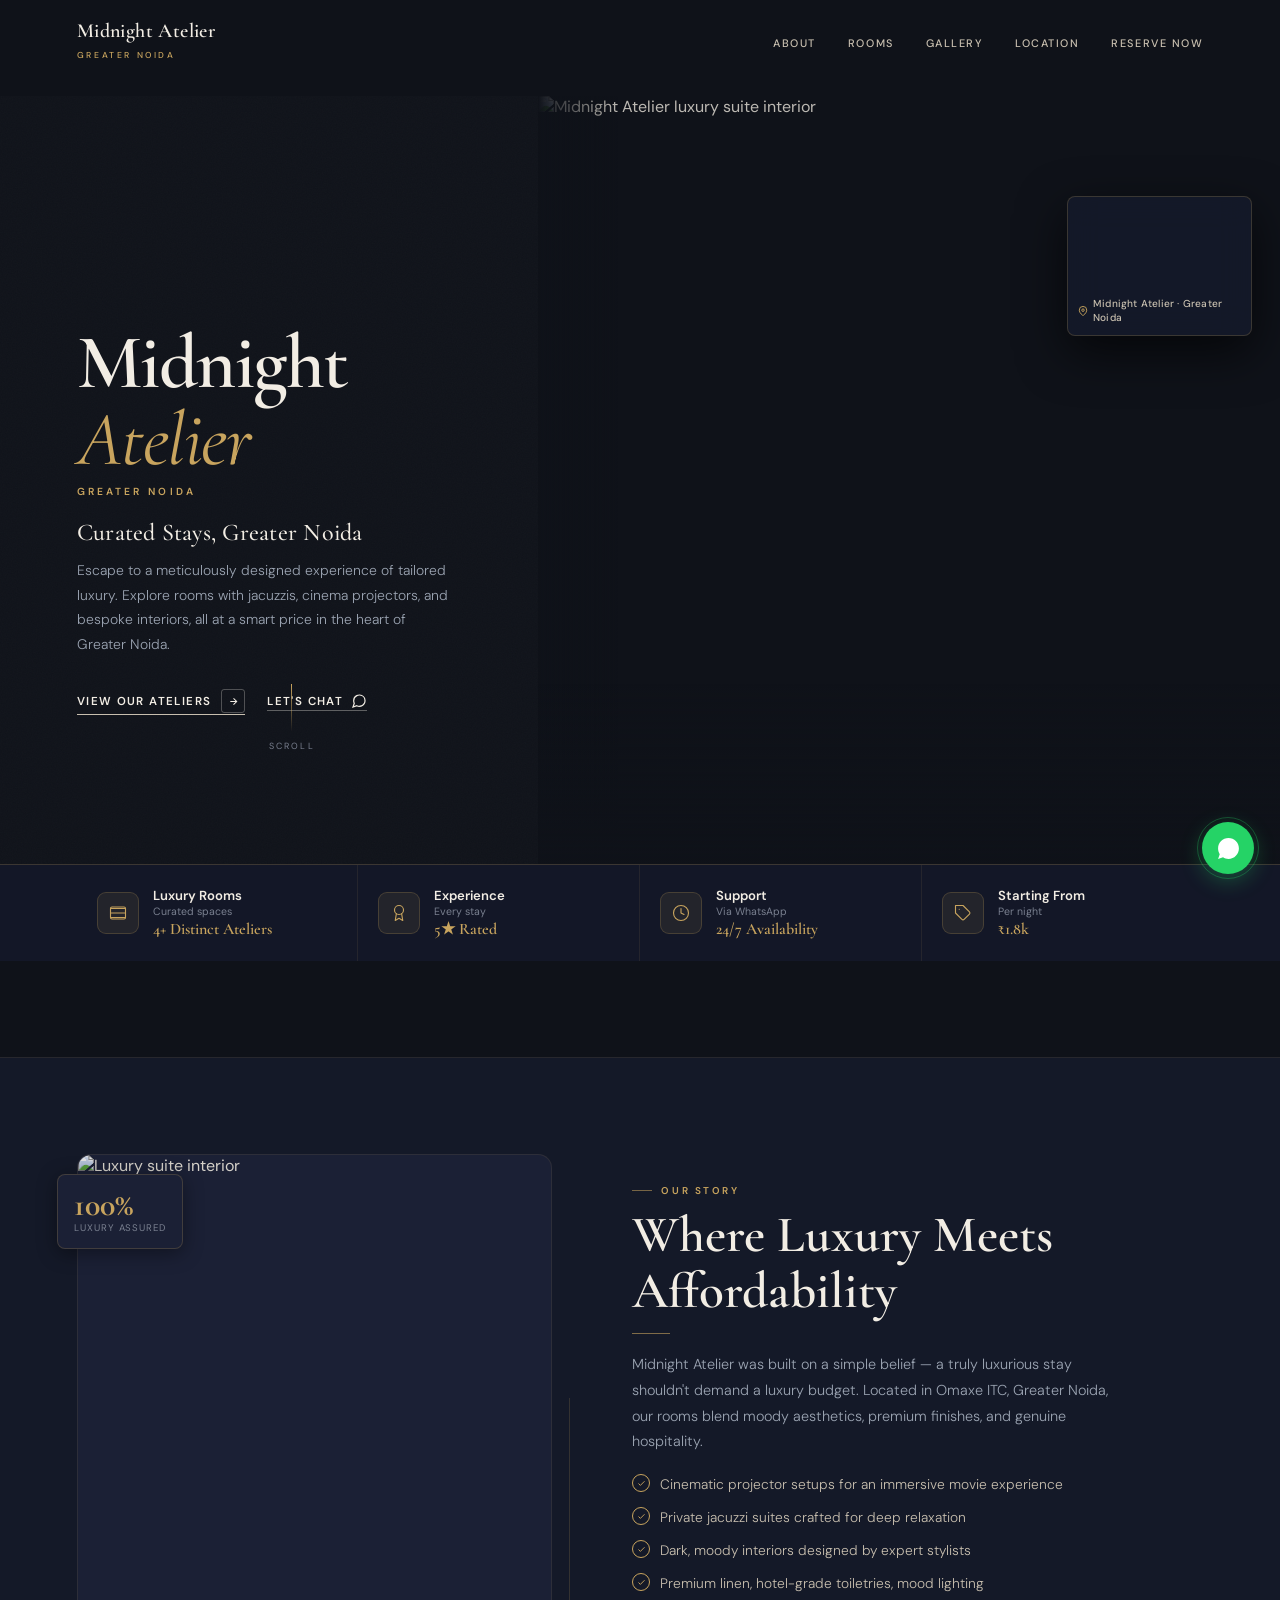
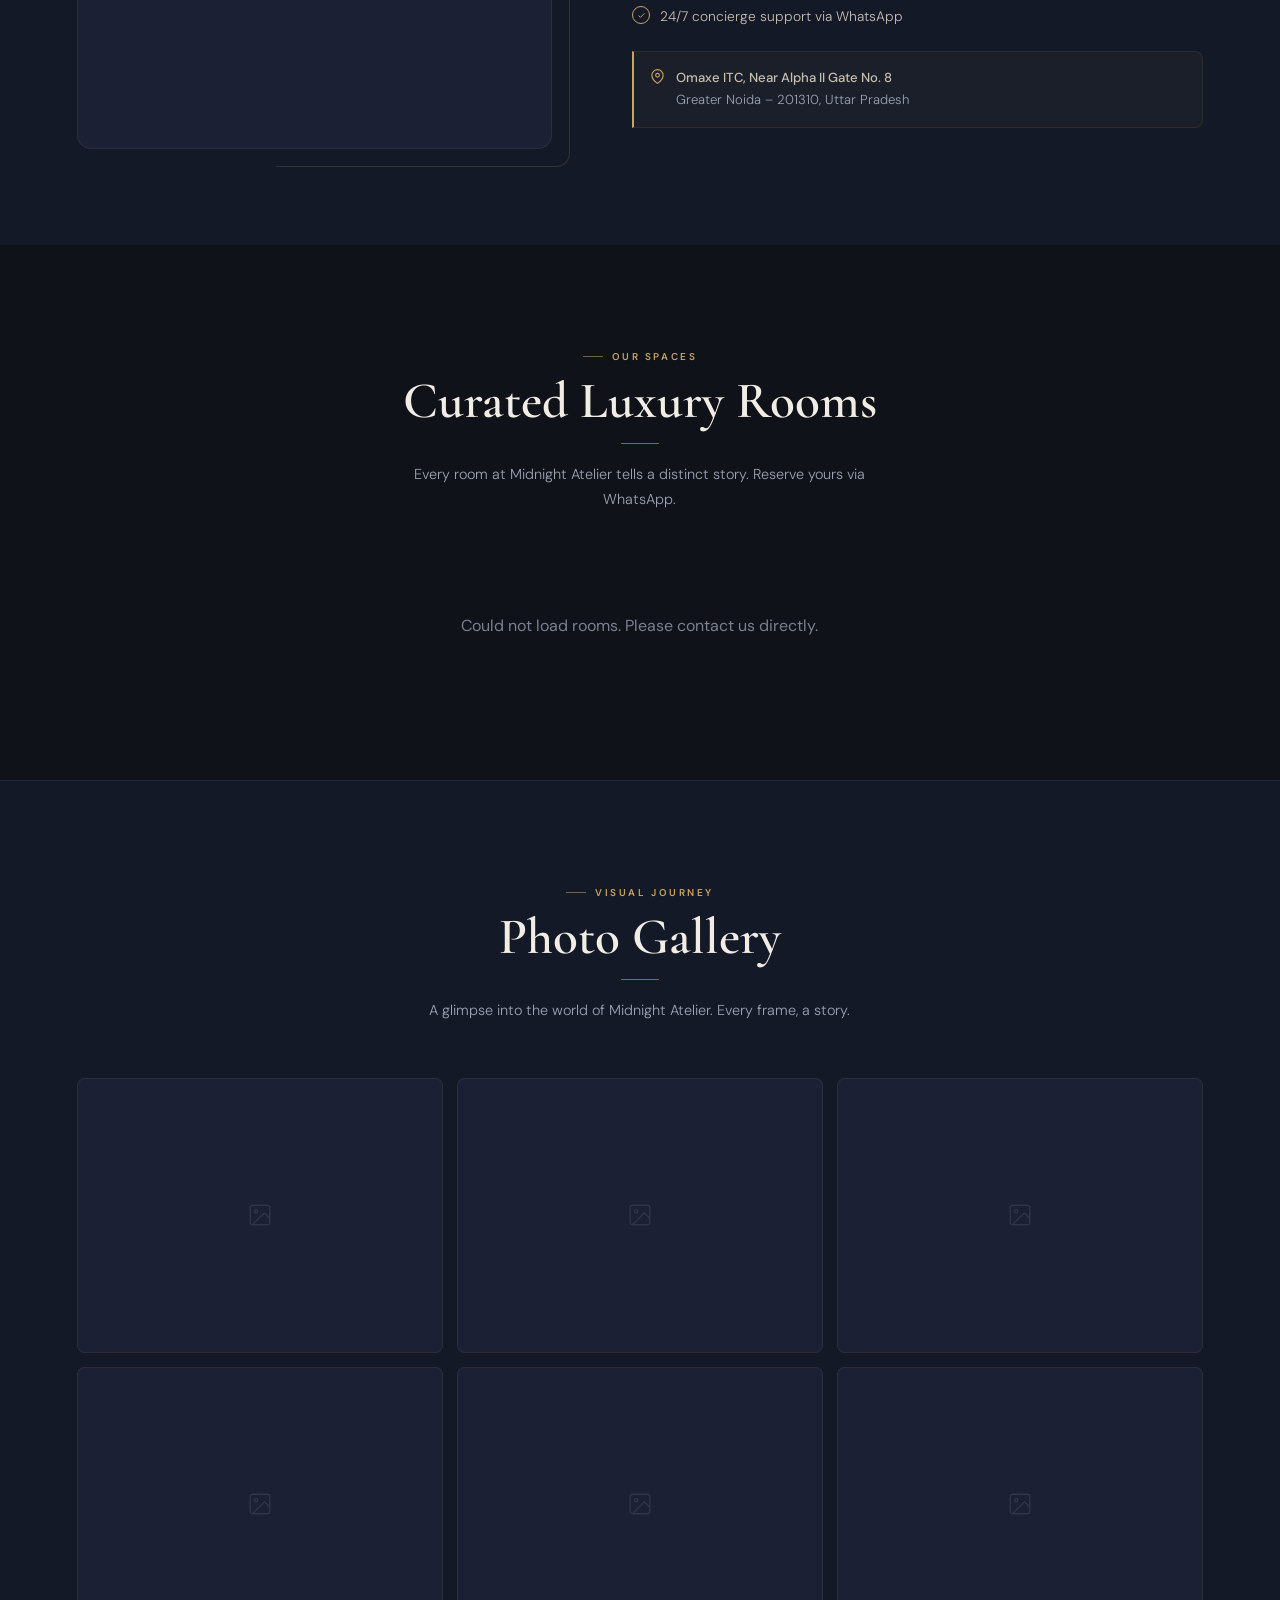
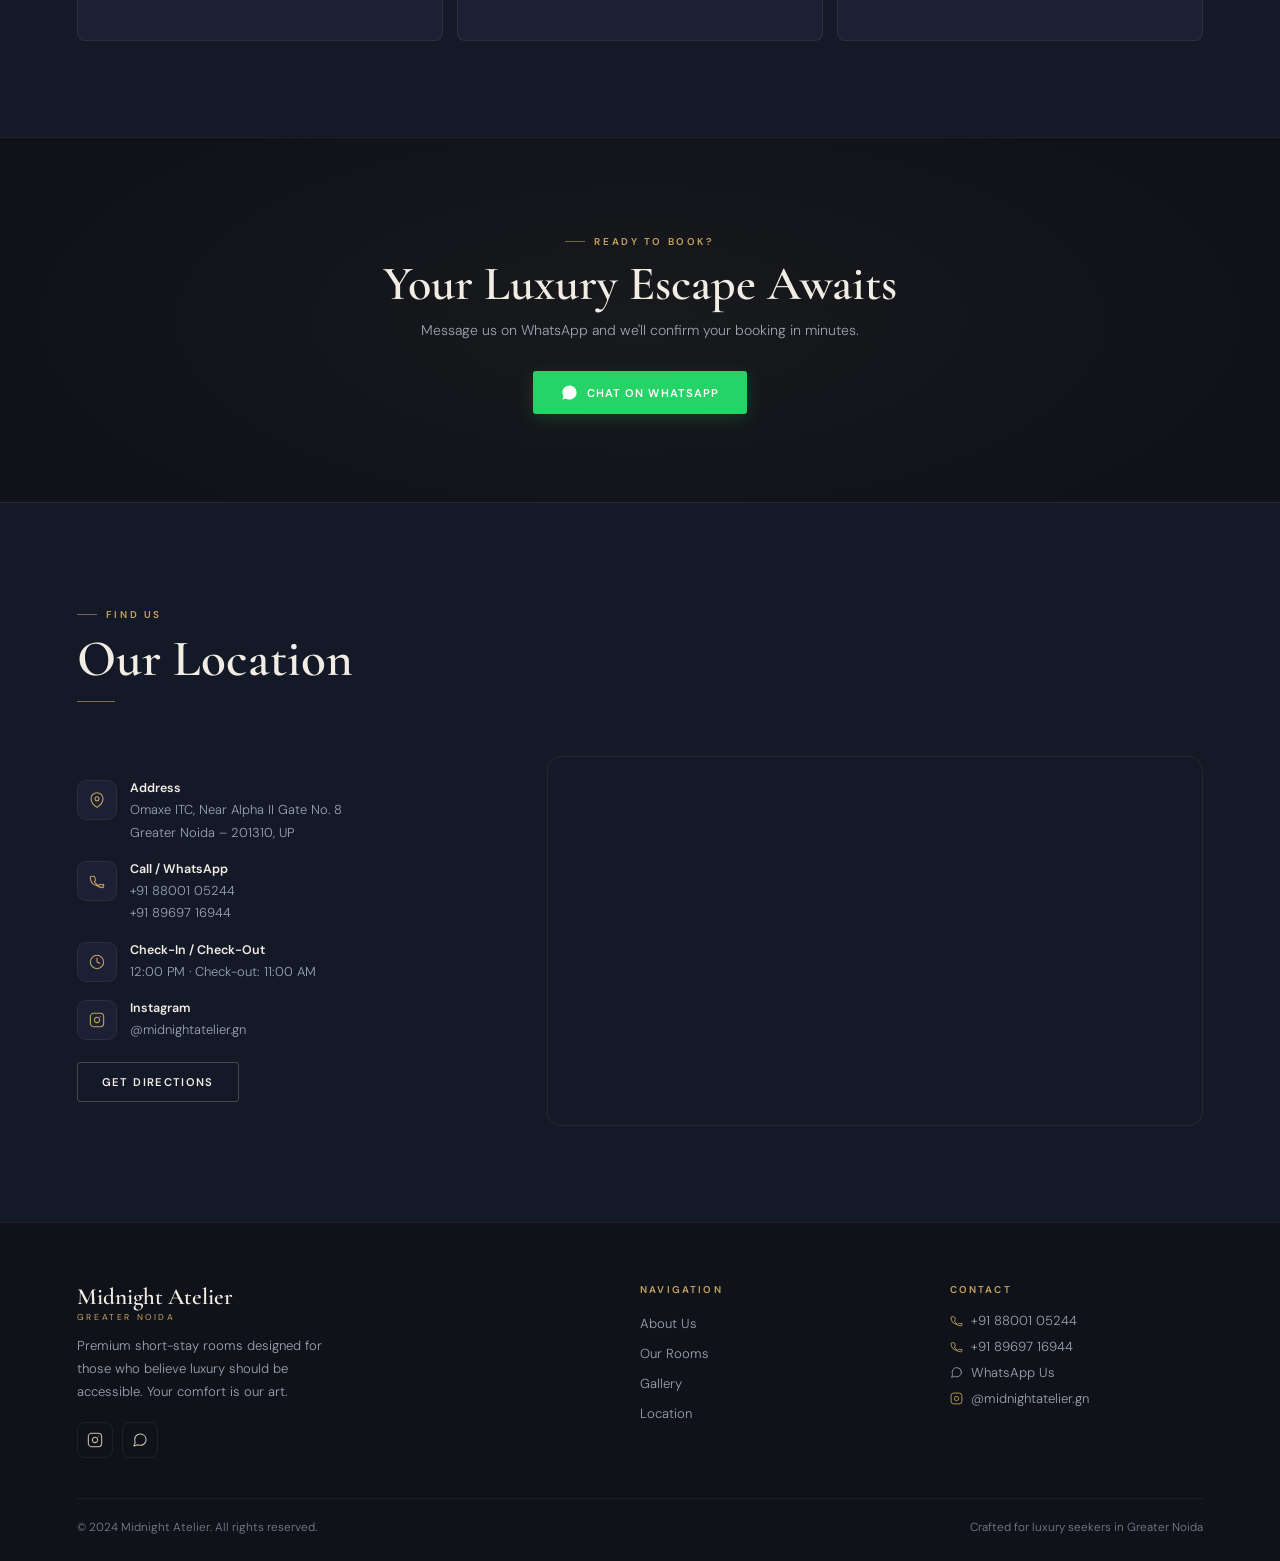
==== commit 0e47864d: "Update frontend with all admin, gallery, and UI fixes" ====
--- a/frontend/index.html
+++ b/frontend/index.html
@@ -4,20 +4,19 @@
   <meta charset="UTF-8" />
   <meta name="viewport" content="width=device-width, initial-scale=1.0" />
   <title>Midnight Atelier — Premium Stay in Greater Noida</title>
-  <meta name="description" content="Midnight Atelier offers luxury rooms in Greater Noida with jacuzzis, cinema projectors, and bespoke interiors. Premium stay, smart price. Book via WhatsApp." />
-  <meta name="keywords" content="luxury rooms Greater Noida, Midnight Atelier, premium stay Noida, short stay Noida, boutique rooms Noida" />
+  <meta name="description" content="Midnight Atelier offers luxury short-stay rooms in Greater Noida with private jacuzzis, cinema projectors, and bespoke interiors. Premium stay, smart price." />
   <meta property="og:title" content="Midnight Atelier — Premium Stay. Smart Price." />
   <meta property="og:description" content="Luxury rooms in Greater Noida. Jacuzzis, projectors, bespoke interiors." />
   <meta property="og:type" content="website" />
   <link rel="icon" href="data:image/svg+xml,<svg xmlns='http://www.w3.org/2000/svg' viewBox='0 0 100 100'><text y='.9em' font-size='90'>🌙</text></svg>" />
-  <link rel="stylesheet" href="css/style.css" />
+  <link rel="stylesheet" href="css/style.css?v=20260911" />
 </head>
 <body>
 
-<!-- ══════════════════════ NAVBAR ══════════════════════════════════ -->
+<!-- ═══════════════════ NAVBAR ═══════════════════════════════════════ -->
 <nav id="navbar">
   <div class="nav-inner">
-    <a href="#hero" class="nav-logo">
+    <a href="#hero" class="nav-logo" id="nav-logo-link">
       <span class="nm">Midnight Atelier</span>
       <span class="ns">Greater Noida</span>
     </a>
@@ -25,13 +24,12 @@
     <ul class="nav-links" id="nav-links">
       <li><a href="#about">About</a></li>
       <li><a href="#rooms">Rooms</a></li>
-      <li><a href="#amenities">Amenities</a></li>
       <li><a href="#gallery">Gallery</a></li>
       <li><a href="#location">Location</a></li>
       <li>
-        <a href="https://wa.me/918800105244?text=Hi%20Midnight%20Atelier!%20I%27d%20like%20to%20enquire%20about%20a%20stay."
-           target="_blank" rel="noopener" class="btn btn-primary">
-          Book Now
+        <a href="https://wa.me/918800105244?text=Hi%20Midnight%20Atelier!%20I%27d%20like%20to%20reserve%20a%20room."
+           target="_blank" rel="noopener" class="nav-reserve" id="nav-reserve-btn">
+          Reserve Now
         </a>
       </li>
     </ul>
@@ -42,79 +40,132 @@
   </div>
 </nav>
 
-<!-- ══════════════════════ HERO ════════════════════════════════════ -->
+<!-- ═══════════════════ HERO ═════════════════════════════════════════ -->
 <section id="hero">
-  <div class="hero-backdrop"></div>
-  <div class="hero-lines"></div>
-
-  <div class="hero-content">
+
+  <!-- SPLIT: left dark | right photo -->
+  <div class="hero-body">
+
+    <!-- LEFT — solid dark bg, all text lives here -->
     <div class="hero-left">
-      <div class="hero-tag">
-        <span class="dot"></span>
-        Now Available · Greater Noida
-      </div>
-
-      <h1 class="hero-h1">
-        Midnight<br /><em>Atelier</em>
-      </h1>
-
-      <div class="hero-divider">
-        <div class="hero-divider-line"></div>
-        <span class="hero-divider-text">Premium Stay · Smart Price</span>
-        <div class="hero-divider-line"></div>
-      </div>
-
-      <p class="hero-desc">
-        Luxury vibes that won't break the bank. Meticulously designed rooms
-        with jacuzzis, cinema projectors, and bespoke interiors — in the
-        heart of Greater Noida.
-      </p>
-
-      <div class="hero-actions">
-        <a href="#rooms" class="btn btn-primary" id="hero-explore-btn">Explore Rooms</a>
-        <a href="https://wa.me/918800105244?text=Hi!%20I%27d%20like%20to%20know%20more%20about%20Midnight%20Atelier." target="_blank" rel="noopener" class="btn btn-ghost" id="hero-wa-btn">WhatsApp Us</a>
-      </div>
-    </div>
-
+      <div class="hero-text-wrap">
+
+        <h1 class="hero-h1">Midnight <em>Atelier</em></h1>
+        <span class="hero-loc">Greater Noida</span>
+
+        <h2 class="hero-h2">Curated Stays, Greater Noida</h2>
+        <p class="hero-p">
+          Escape to a meticulously designed experience of tailored
+          luxury. Explore rooms with jacuzzis, cinema projectors, and
+          bespoke interiors, all at a smart price in the heart of
+          Greater Noida.
+        </p>
+
+        <div class="hero-ctas">
+          <a href="#rooms" class="btn-text-link" id="hero-explore-btn">
+            View Our Ateliers
+            <span class="arr">
+              <svg viewBox="0 0 24 24"><line x1="5" y1="12" x2="19" y2="12"/><polyline points="12 5 19 12 12 19"/></svg>
+            </span>
+          </a>
+          <a href="https://wa.me/918800105244?text=Hi!%20I%27d%20like%20to%20know%20more."
+             target="_blank" rel="noopener" class="btn-chat" id="hero-chat-btn">
+            Let's Chat
+            <svg viewBox="0 0 24 24"><path d="M21 11.5a8.38 8.38 0 0 1-.9 3.8 8.5 8.5 0 0 1-7.6 4.7 8.38 8.38 0 0 1-3.8-.9L3 21l1.9-5.7a8.38 8.38 0 0 1-.9-3.8 8.5 8.5 0 0 1 4.7-7.6 8.38 8.38 0 0 1 3.8-.9h.5a8.48 8.48 0 0 1 8 8v.5z"/></svg>
+          </a>
+        </div>
+
+      </div>
+    </div>
+
+    <!-- RIGHT — luxury room photo -->
     <div class="hero-right">
-      <div class="hero-stat-card">
-        <span class="hsc-num">4+</span>
-        <div class="hsc-info">
-          <span class="hsc-label">Luxury Rooms</span>
-          <span class="hsc-sub">Curated spaces</span>
-        </div>
-      </div>
-      <div class="hero-stat-card">
-        <span class="hsc-num">5★</span>
-        <div class="hsc-info">
-          <span class="hsc-label">Experience</span>
-          <span class="hsc-sub">Every stay</span>
-        </div>
-      </div>
-      <div class="hero-stat-card">
-        <span class="hsc-num">24/7</span>
-        <div class="hsc-info">
-          <span class="hsc-label">Support</span>
-          <span class="hsc-sub">Via WhatsApp</span>
-        </div>
-      </div>
-      <div class="hero-stat-card">
-        <span class="hsc-num">₹1.8k</span>
-        <div class="hsc-info">
-          <span class="hsc-label">Starting From</span>
-          <span class="hsc-sub">Per night</span>
-        </div>
-      </div>
-    </div>
-  </div>
-
-  <div class="hero-scroll">
-    <div class="hero-scroll-line"></div>
-    <span class="hero-scroll-label">Scroll</span>
-  </div>
-</section>
-
-<!-- ══════════════════════ ABOUT ═══════════════════════════════════ -->
+      <img
+        src="https://images.unsplash.com/photo-1578683010236-d716f9a3f461?w=1400&auto=format&fit=crop&q=85"
+        alt="Midnight Atelier luxury suite interior"
+        loading="eager"
+        id="hero-img"
+      />
+
+      <!-- Floating map widget -->
+      <a href="https://maps.google.com/?q=Omaxe+ITC+Greater+Noida"
+         target="_blank" rel="noopener" class="hero-map" id="hero-map-btn" aria-label="View on map">
+        <div class="map-thumb">
+          <iframe
+            title="Location map"
+            src="https://www.google.com/maps/embed?pb=!1m18!1m12!1m3!1d3505.6978!2d77.4265!3d28.4737!2m3!1f0!2f0!3f0!3m2!1i1024!2i768!4f13.1!3m3!1m2!1s0x390cc1a5e5555555%3A0x0!2sOmaxe+ITC%2C+Greater+Noida!5e0!3m2!1sen!2sin!4v1700000000000"
+            loading="lazy" referrerpolicy="no-referrer-when-downgrade">
+          </iframe>
+        </div>
+        <div class="map-label">
+          <svg viewBox="0 0 24 24"><path d="M21 10c0 7-9 13-9 13s-9-6-9-13a9 9 0 0 1 18 0z"/><circle cx="12" cy="10" r="3"/></svg>
+          Midnight Atelier · Greater Noida
+        </div>
+      </a>
+    </div>
+
+  </div><!-- /.hero-body -->
+
+  <!-- STATS BAR — sits flush at bottom -->
+  <div class="hero-stats">
+    <div class="stats-inner">
+
+      <div class="stat-item">
+        <div class="stat-icon">
+          <svg viewBox="0 0 24 24"><path d="M3 12h18"/><path d="M3 6h18"/><path d="M3 18h18"/><rect x="2" y="4" width="20" height="16" rx="2"/></svg>
+        </div>
+        <div>
+          <span class="stat-name">Luxury Rooms</span>
+          <span class="stat-sub">Curated spaces</span>
+          <span class="stat-val">4+ Distinct Ateliers</span>
+        </div>
+      </div>
+
+      <div class="stat-item">
+        <div class="stat-icon">
+          <svg viewBox="0 0 24 24"><circle cx="12" cy="8" r="6"/><path d="M15.477 12.89L17 22l-5-3-5 3 1.523-9.11"/></svg>
+        </div>
+        <div>
+          <span class="stat-name">Experience</span>
+          <span class="stat-sub">Every stay</span>
+          <span class="stat-val">5★ Rated</span>
+        </div>
+      </div>
+
+      <div class="stat-item">
+        <div class="stat-icon">
+          <svg viewBox="0 0 24 24"><circle cx="12" cy="12" r="10"/><polyline points="12 6 12 12 16 14"/></svg>
+        </div>
+        <div>
+          <span class="stat-name">Support</span>
+          <span class="stat-sub">Via WhatsApp</span>
+          <span class="stat-val">24/7 Availability</span>
+        </div>
+      </div>
+
+      <div class="stat-item">
+        <div class="stat-icon">
+          <svg viewBox="0 0 24 24"><path d="M20.59 13.41l-7.17 7.17a2 2 0 0 1-2.83 0L2 12V2h10l8.59 8.59a2 2 0 0 1 0 2.82z"/><line x1="7" y1="7" x2="7.01" y2="7"/></svg>
+        </div>
+        <div>
+          <span class="stat-name">Starting From</span>
+          <span class="stat-sub">Per night</span>
+          <span class="stat-val">₹1.8k</span>
+        </div>
+      </div>
+
+    </div>
+  </div>
+
+  <!-- Scroll indicator -->
+  <div class="hero-scroll" aria-hidden="true">
+    <div class="scroll-line"></div>
+    <span class="scroll-txt">Scroll</span>
+  </div>
+
+</section>
+
+<!-- ═══════════════════ ABOUT ════════════════════════════════════════ -->
 <section id="about">
   <div class="container">
     <div class="about-grid">
@@ -122,15 +173,15 @@
       <div class="about-img-wrap reveal">
         <div class="about-img-frame">
           <img src="https://images.unsplash.com/photo-1631049307264-da0ec9d70304?w=700&auto=format&fit=crop&q=80"
-               alt="Midnight Atelier luxury suite interior" loading="lazy" />
+               alt="Luxury suite interior" loading="lazy" />
         </div>
         <div class="about-float-tag">
-          <span class="float-tag-num">100%</span>
-          <span class="float-tag-label">Luxury Experience</span>
-        </div>
-      </div>
-
-      <div class="about-text reveal reveal-delay-1">
+          <div class="float-num">100%</div>
+          <div class="float-lbl">Luxury Assured</div>
+        </div>
+      </div>
+
+      <div class="reveal reveal-d1">
         <span class="eyebrow">Our Story</span>
         <h2 class="section-title">Where Luxury Meets Affordability</h2>
         <div class="hairline"></div>
@@ -142,43 +193,33 @@
 
         <ul class="about-list">
           <li>
-            <span class="check">
-              <svg viewBox="0 0 24 24"><polyline points="20 6 9 17 4 12"/></svg>
-            </span>
+            <span class="chk"><svg viewBox="0 0 24 24"><polyline points="20 6 9 17 4 12"/></svg></span>
             Cinematic projector setups for an immersive movie experience
           </li>
           <li>
-            <span class="check">
-              <svg viewBox="0 0 24 24"><polyline points="20 6 9 17 4 12"/></svg>
-            </span>
+            <span class="chk"><svg viewBox="0 0 24 24"><polyline points="20 6 9 17 4 12"/></svg></span>
             Private jacuzzi suites crafted for deep relaxation
           </li>
           <li>
-            <span class="check">
-              <svg viewBox="0 0 24 24"><polyline points="20 6 9 17 4 12"/></svg>
-            </span>
+            <span class="chk"><svg viewBox="0 0 24 24"><polyline points="20 6 9 17 4 12"/></svg></span>
             Dark, moody interiors designed by expert stylists
           </li>
           <li>
-            <span class="check">
-              <svg viewBox="0 0 24 24"><polyline points="20 6 9 17 4 12"/></svg>
-            </span>
+            <span class="chk"><svg viewBox="0 0 24 24"><polyline points="20 6 9 17 4 12"/></svg></span>
             Premium linen, hotel-grade toiletries, mood lighting
           </li>
           <li>
-            <span class="check">
-              <svg viewBox="0 0 24 24"><polyline points="20 6 9 17 4 12"/></svg>
-            </span>
+            <span class="chk"><svg viewBox="0 0 24 24"><polyline points="20 6 9 17 4 12"/></svg></span>
             24/7 concierge support via WhatsApp
           </li>
         </ul>
 
-        <div class="about-address-box">
-          <svg width="16" height="16" viewBox="0 0 24 24" fill="none" stroke="#c8a45e" stroke-width="1.8" stroke-linecap="round" style="flex-shrink:0;margin-top:2px">
+        <div class="addr-box">
+          <svg width="15" height="15" viewBox="0 0 24 24" fill="none" stroke="#c8a45e" stroke-width="1.8" stroke-linecap="round" style="flex-shrink:0;margin-top:2px">
             <path d="M21 10c0 7-9 13-9 13s-9-6-9-13a9 9 0 0 1 18 0z"/><circle cx="12" cy="10" r="3"/>
           </svg>
           <span>
-            <strong style="color:var(--cream-d);font-weight:500;">Omaxe ITC, Near Alpha II Gate No. 8</strong><br />
+            <strong style="color:var(--cream-d);font-weight:500;">Omaxe ITC, Near Alpha II Gate No. 8</strong><br>
             Greater Noida – 201310, Uttar Pradesh
           </span>
         </div>
@@ -188,208 +229,62 @@
   </div>
 </section>
 
-<!-- ══════════════════════ ROOMS ════════════════════════════════════ -->
+<!-- ═══════════════════ ROOMS ════════════════════════════════════════ -->
 <section id="rooms">
   <div class="container">
     <div class="section-head center reveal">
       <span class="eyebrow">Our Spaces</span>
       <h2 class="section-title">Curated Luxury Rooms</h2>
       <div class="hairline center"></div>
-      <p class="section-sub">
-        Every room at Midnight Atelier tells a distinct story.
-        Find your perfect escape and reserve instantly via WhatsApp.
-      </p>
-    </div>
-
+      <p class="section-sub">Every room at Midnight Atelier tells a distinct story. Reserve yours via WhatsApp.</p>
+    </div>
     <div class="rooms-grid" id="rooms-grid">
-      <!-- Skeletons while loading -->
-      <div class="room-skeleton">
-        <div class="skel-img"></div>
-        <div class="skel-body">
-          <div class="skel-line h"></div>
-          <div class="skel-line"></div>
-          <div class="skel-line s"></div>
-        </div>
-      </div>
-      <div class="room-skeleton">
-        <div class="skel-img"></div>
-        <div class="skel-body">
-          <div class="skel-line h"></div>
-          <div class="skel-line"></div>
-          <div class="skel-line s"></div>
-        </div>
-      </div>
-      <div class="room-skeleton">
-        <div class="skel-img"></div>
-        <div class="skel-body">
-          <div class="skel-line h"></div>
-          <div class="skel-line"></div>
-          <div class="skel-line s"></div>
-        </div>
-      </div>
-    </div>
-  </div>
-</section>
-
-<!-- ══════════════════════ AMENITIES ════════════════════════════════ -->
-<section id="amenities">
-  <div class="container">
-    <div class="section-head center reveal">
-      <span class="eyebrow">What We Offer</span>
-      <h2 class="section-title">Premium Amenities</h2>
-      <div class="hairline center"></div>
-      <p class="section-sub">
-        Every detail carefully chosen to elevate your stay from ordinary to extraordinary.
-      </p>
-    </div>
-
-    <div class="amenities-grid">
-
-      <div class="amenity-card reveal">
-        <div class="amenity-icon">
-          <svg viewBox="0 0 24 24"><path d="M5 12H2a10 10 0 0 0 20 0h-3"/><path d="M12 2a10 10 0 0 1 10 10"/><path d="M12 2v4"/><path d="M12 18v4"/></svg>
-        </div>
-        <span class="amenity-name">Private Jacuzzi</span>
-      </div>
-
-      <div class="amenity-card reveal reveal-delay-1">
-        <div class="amenity-icon">
-          <svg viewBox="0 0 24 24"><rect x="2" y="3" width="20" height="14" rx="2"/><path d="M8 21h8"/><path d="M12 17v4"/></svg>
-        </div>
-        <span class="amenity-name">Projector Room</span>
-      </div>
-
-      <div class="amenity-card reveal reveal-delay-2">
-        <div class="amenity-icon">
-          <svg viewBox="0 0 24 24"><path d="M9 12a3 3 0 1 0 6 0 3 3 0 0 0-6 0"/><path d="M17.657 6.343A8 8 0 1 0 6.343 17.657"/><path d="M15.536 8.464A5 5 0 1 0 8.464 15.536"/></svg>
-        </div>
-        <span class="amenity-name">Premium AC</span>
-      </div>
-
-      <div class="amenity-card reveal reveal-delay-3">
-        <div class="amenity-icon">
-          <svg viewBox="0 0 24 24"><path d="M5 12.55a11 11 0 0 1 14.08 0"/><path d="M1.42 9a16 16 0 0 1 21.16 0"/><path d="M8.53 16.11a6 6 0 0 1 6.95 0"/><circle cx="12" cy="20" r="1"/></svg>
-        </div>
-        <span class="amenity-name">High-Speed WiFi</span>
-      </div>
-
-      <div class="amenity-card reveal">
-        <div class="amenity-icon">
-          <svg viewBox="0 0 24 24"><rect x="2" y="7" width="20" height="15" rx="2"/><polyline points="17 2 12 7 7 2"/></svg>
-        </div>
-        <span class="amenity-name">Smart TV</span>
-      </div>
-
-      <div class="amenity-card reveal reveal-delay-1">
-        <div class="amenity-icon">
-          <svg viewBox="0 0 24 24"><path d="M3 9l9-7 9 7v11a2 2 0 0 1-2 2H5a2 2 0 0 1-2-2z"/><polyline points="9 22 9 12 15 12 15 22"/></svg>
-        </div>
-        <span class="amenity-name">Luxury Bedding</span>
-      </div>
-
-      <div class="amenity-card reveal reveal-delay-2">
-        <div class="amenity-icon">
-          <svg viewBox="0 0 24 24"><path d="M12 22s-8-4.5-8-11.8A8 8 0 0 1 12 2a8 8 0 0 1 8 8.2c0 7.3-8 11.8-8 11.8z"/></svg>
-        </div>
-        <span class="amenity-name">Premium Toiletries</span>
-      </div>
-
-      <div class="amenity-card reveal reveal-delay-3">
-        <div class="amenity-icon">
-          <svg viewBox="0 0 24 24"><path d="M17 8h1a4 4 0 1 1 0 8h-1"/><path d="M3 8h14v9a4 4 0 0 1-4 4H7a4 4 0 0 1-4-4Z"/><line x1="6" y1="2" x2="6" y2="4"/><line x1="10" y1="2" x2="10" y2="4"/><line x1="14" y1="2" x2="14" y2="4"/></svg>
-        </div>
-        <span class="amenity-name">Mini Bar</span>
-      </div>
-
-      <div class="amenity-card reveal">
-        <div class="amenity-icon">
-          <svg viewBox="0 0 24 24"><rect x="3" y="11" width="18" height="11" rx="2" ry="2"/><path d="M7 11V7a5 5 0 0 1 10 0v4"/></svg>
-        </div>
-        <span class="amenity-name">Digital Lock</span>
-      </div>
-
-      <div class="amenity-card reveal reveal-delay-1">
-        <div class="amenity-icon">
-          <svg viewBox="0 0 24 24"><circle cx="12" cy="12" r="4"/><path d="M12 2v2M12 20v2M4.93 4.93l1.41 1.41M17.66 17.66l1.41 1.41M2 12h2M20 12h2M4.93 19.07l1.41-1.41M17.66 6.34l1.41-1.41"/></svg>
-        </div>
-        <span class="amenity-name">Mood Lighting</span>
-      </div>
-
-      <div class="amenity-card reveal reveal-delay-2">
-        <div class="amenity-icon">
-          <svg viewBox="0 0 24 24"><path d="M3 9h18v10a2 2 0 0 1-2 2H5a2 2 0 0 1-2-2V9Z"/><path d="m3 9 2.45-4.9A2 2 0 0 1 7.24 3h9.52a2 2 0 0 1 1.8 1.1L21 9"/><path d="M12 3v6"/></svg>
-        </div>
-        <span class="amenity-name">Daily Housekeeping</span>
-      </div>
-
-      <div class="amenity-card reveal reveal-delay-3">
-        <div class="amenity-icon">
-          <svg viewBox="0 0 24 24"><path d="M22 16.92v3a2 2 0 0 1-2.18 2 19.79 19.79 0 0 1-8.63-3.07A19.5 19.5 0 0 1 4.9 15.6a19.79 19.79 0 0 1-3.07-8.67A2 2 0 0 1 3.81 5h3a2 2 0 0 1 2 1.72c.127.96.361 1.903.7 2.81a2 2 0 0 1-.45 2.11L7.91 12.9a16 16 0 0 0 6.09 6.09l1.27-1.27a2 2 0 0 1 2.11-.45c.907.339 1.85.573 2.81.7A2 2 0 0 1 22 16.92z"/></svg>
-        </div>
-        <span class="amenity-name">24/7 Support</span>
-      </div>
-
-    </div>
-  </div>
-</section>
-
-<!-- ══════════════════════ GALLERY ══════════════════════════════════ -->
+      <div class="skel"><div class="skel-img"></div><div class="skel-body"><div class="skel-line h"></div><div class="skel-line"></div><div class="skel-line s"></div></div></div>
+      <div class="skel"><div class="skel-img"></div><div class="skel-body"><div class="skel-line h"></div><div class="skel-line"></div><div class="skel-line s"></div></div></div>
+      <div class="skel"><div class="skel-img"></div><div class="skel-body"><div class="skel-line h"></div><div class="skel-line"></div><div class="skel-line s"></div></div></div>
+    </div>
+  </div>
+</section>
+
+<!-- ═══════════════════ GALLERY ══════════════════════════════════════ -->
 <section id="gallery">
   <div class="container">
     <div class="section-head center reveal">
       <span class="eyebrow">Visual Journey</span>
       <h2 class="section-title">Photo Gallery</h2>
       <div class="hairline center"></div>
-      <p class="section-sub">
-        A glimpse into the world of Midnight Atelier. Every frame, a story.
-      </p>
-    </div>
-
-    <div id="gallery-grid">
-      <div class="gallery-empty">
-        <div class="gallery-empty-item">
-          <svg viewBox="0 0 24 24"><rect x="3" y="3" width="18" height="18" rx="2"/><circle cx="8.5" cy="8.5" r="1.5"/><polyline points="21 15 16 10 5 21"/></svg>
-        </div>
-        <div class="gallery-empty-item">
-          <svg viewBox="0 0 24 24"><rect x="3" y="3" width="18" height="18" rx="2"/><circle cx="8.5" cy="8.5" r="1.5"/><polyline points="21 15 16 10 5 21"/></svg>
-        </div>
-        <div class="gallery-empty-item">
-          <svg viewBox="0 0 24 24"><rect x="3" y="3" width="18" height="18" rx="2"/><circle cx="8.5" cy="8.5" r="1.5"/><polyline points="21 15 16 10 5 21"/></svg>
-        </div>
-        <div class="gallery-empty-item">
-          <svg viewBox="0 0 24 24"><rect x="3" y="3" width="18" height="18" rx="2"/><circle cx="8.5" cy="8.5" r="1.5"/><polyline points="21 15 16 10 5 21"/></svg>
-        </div>
-        <div class="gallery-empty-item">
-          <svg viewBox="0 0 24 24"><rect x="3" y="3" width="18" height="18" rx="2"/><circle cx="8.5" cy="8.5" r="1.5"/><polyline points="21 15 16 10 5 21"/></svg>
-        </div>
-        <div class="gallery-empty-item">
-          <svg viewBox="0 0 24 24"><rect x="3" y="3" width="18" height="18" rx="2"/><circle cx="8.5" cy="8.5" r="1.5"/><polyline points="21 15 16 10 5 21"/></svg>
-        </div>
-      </div>
-    </div>
-  </div>
-</section>
-
-<!-- ══════════════════════ CTA ══════════════════════════════════════ -->
+      <p class="section-sub">A glimpse into the world of Midnight Atelier. Every frame, a story.</p>
+    </div>
+    <div id="gallery-container">
+      <div class="gal-empty">
+        <div class="gal-ph"><svg viewBox="0 0 24 24"><rect x="3" y="3" width="18" height="18" rx="2"/><circle cx="8.5" cy="8.5" r="1.5"/><polyline points="21 15 16 10 5 21"/></svg></div>
+        <div class="gal-ph"><svg viewBox="0 0 24 24"><rect x="3" y="3" width="18" height="18" rx="2"/><circle cx="8.5" cy="8.5" r="1.5"/><polyline points="21 15 16 10 5 21"/></svg></div>
+        <div class="gal-ph"><svg viewBox="0 0 24 24"><rect x="3" y="3" width="18" height="18" rx="2"/><circle cx="8.5" cy="8.5" r="1.5"/><polyline points="21 15 16 10 5 21"/></svg></div>
+        <div class="gal-ph"><svg viewBox="0 0 24 24"><rect x="3" y="3" width="18" height="18" rx="2"/><circle cx="8.5" cy="8.5" r="1.5"/><polyline points="21 15 16 10 5 21"/></svg></div>
+        <div class="gal-ph"><svg viewBox="0 0 24 24"><rect x="3" y="3" width="18" height="18" rx="2"/><circle cx="8.5" cy="8.5" r="1.5"/><polyline points="21 15 16 10 5 21"/></svg></div>
+        <div class="gal-ph"><svg viewBox="0 0 24 24"><rect x="3" y="3" width="18" height="18" rx="2"/><circle cx="8.5" cy="8.5" r="1.5"/><polyline points="21 15 16 10 5 21"/></svg></div>
+      </div>
+    </div>
+  </div>
+</section>
+
+<!-- ═══════════════════ CTA ══════════════════════════════════════════ -->
 <section id="cta">
   <div class="container">
     <div class="cta-inner reveal">
       <span class="eyebrow" style="justify-content:center;">Ready to Book?</span>
-      <h2 class="cta-title">Your Luxury Escape Awaits</h2>
-      <p class="cta-sub">Message us on WhatsApp and we'll confirm your booking in minutes.</p>
+      <h2 class="cta-h">Your Luxury Escape Awaits</h2>
+      <p class="cta-p">Message us on WhatsApp and we'll confirm your booking in minutes.</p>
       <a href="https://wa.me/918800105244?text=Hi%20Midnight%20Atelier!%20I%27d%20like%20to%20book%20a%20room."
-         target="_blank" rel="noopener" class="btn btn-wa" id="cta-wa-btn">
-        <svg width="17" height="17" viewBox="0 0 24 24" fill="white">
-          <path d="M17.472 14.382c-.297-.149-1.758-.867-2.03-.967-.273-.099-.471-.148-.67.15-.197.297-.767.966-.94 1.164-.173.199-.347.223-.644.075-.297-.15-1.255-.463-2.39-1.475-.883-.788-1.48-1.761-1.653-2.059-.173-.297-.018-.458.13-.606.134-.133.298-.347.446-.52.149-.174.198-.298.298-.497.099-.198.05-.371-.025-.52-.075-.149-.669-1.612-.916-2.207-.242-.579-.487-.5-.669-.51-.173-.008-.371-.01-.57-.01-.198 0-.52.074-.792.372-.272.297-1.04 1.016-1.04 2.479 0 1.462 1.065 2.875 1.213 3.074.149.198 2.096 3.2 5.077 4.487.709.306 1.262.489 1.694.625.712.227 1.36.195 1.871.118.571-.085 1.758-.719 2.006-1.413.248-.694.248-1.289.173-1.413-.074-.124-.272-.198-.57-.347z"/>
-          <path d="M11.999 2C6.477 2 2 6.477 2 12c0 1.989.574 3.842 1.563 5.408L2 22l4.748-1.542C8.116 21.412 9.998 22 12 22c5.523 0 10-4.477 10-10S17.523 2 12 2z"/>
-        </svg>
+         target="_blank" rel="noopener" class="btn-wa" id="cta-wa-btn">
+        <svg viewBox="0 0 24 24"><path d="M17.472 14.382c-.297-.149-1.758-.867-2.03-.967-.273-.099-.471-.148-.67.15-.197.297-.767.966-.94 1.164-.173.199-.347.223-.644.075-.297-.15-1.255-.463-2.39-1.475-.883-.788-1.48-1.761-1.653-2.059-.173-.297-.018-.458.13-.606.134-.133.298-.347.446-.52.149-.174.198-.298.298-.497.099-.198.05-.371-.025-.52-.075-.149-.669-1.612-.916-2.207-.242-.579-.487-.5-.669-.51-.173-.008-.371-.01-.57-.01-.198 0-.52.074-.792.372-.272.297-1.04 1.016-1.04 2.479 0 1.462 1.065 2.875 1.213 3.074.149.198 2.096 3.2 5.077 4.487.709.306 1.262.489 1.694.625.712.227 1.36.195 1.871.118.571-.085 1.758-.719 2.006-1.413.248-.694.248-1.289.173-1.413-.074-.124-.272-.198-.57-.347z"/><path d="M11.999 2C6.477 2 2 6.477 2 12c0 1.989.574 3.842 1.563 5.408L2 22l4.748-1.542C8.116 21.412 9.998 22 12 22c5.523 0 10-4.477 10-10S17.523 2 12 2z"/></svg>
         Chat on WhatsApp
       </a>
     </div>
   </div>
 </section>
 
-<!-- ══════════════════════ LOCATION ═════════════════════════════════ -->
+<!-- ═══════════════════ LOCATION ═════════════════════════════════════ -->
 <section id="location">
   <div class="container">
     <div class="section-head reveal">
@@ -397,121 +292,101 @@
       <h2 class="section-title">Our Location</h2>
       <div class="hairline"></div>
     </div>
-
-    <div class="location-grid">
-      <div class="location-details">
-
-        <div class="loc-item reveal">
-          <div class="loc-icon">
-            <svg viewBox="0 0 24 24"><path d="M21 10c0 7-9 13-9 13s-9-6-9-13a9 9 0 0 1 18 0z"/><circle cx="12" cy="10" r="3"/></svg>
+    <div class="loc-grid">
+      <div class="loc-list">
+
+        <div class="loc-row reveal">
+          <div class="loc-ico"><svg viewBox="0 0 24 24"><path d="M21 10c0 7-9 13-9 13s-9-6-9-13a9 9 0 0 1 18 0z"/><circle cx="12" cy="10" r="3"/></svg></div>
+          <div class="loc-txt">
+            <strong>Address</strong>
+            <span>Omaxe ITC, Near Alpha II Gate No. 8<br>Greater Noida – 201310, UP</span>
           </div>
-          <div class="loc-text">
-            <strong>Address</strong>
-            <span>Omaxe ITC, Near Alpha II Gate No. 8<br />Greater Noida – 201310, UP</span>
+        </div>
+
+        <div class="loc-row reveal reveal-d1">
+          <div class="loc-ico"><svg viewBox="0 0 24 24"><path d="M22 16.92v3a2 2 0 0 1-2.18 2 19.79 19.79 0 0 1-8.63-3.07A19.5 19.5 0 0 1 4.9 15.6a19.79 19.79 0 0 1-3.07-8.67A2 2 0 0 1 3.81 5h3a2 2 0 0 1 2 1.72c.127.96.361 1.903.7 2.81a2 2 0 0 1-.45 2.11L7.91 12.9a16 16 0 0 0 6.09 6.09l1.27-1.27a2 2 0 0 1 2.11-.45c.907.339 1.85.573 2.81.7A2 2 0 0 1 22 16.92z"/></svg></div>
+          <div class="loc-txt">
+            <strong>Call / WhatsApp</strong>
+            <span><a href="tel:+918800105244">+91 88001 05244</a><br><a href="tel:+918969716944">+91 89697 16944</a></span>
           </div>
         </div>
 
-        <div class="loc-item reveal reveal-delay-1">
-          <div class="loc-icon">
-            <svg viewBox="0 0 24 24"><path d="M22 16.92v3a2 2 0 0 1-2.18 2 19.79 19.79 0 0 1-8.63-3.07A19.5 19.5 0 0 1 4.9 15.6a19.79 19.79 0 0 1-3.07-8.67A2 2 0 0 1 3.81 5h3a2 2 0 0 1 2 1.72c.127.96.361 1.903.7 2.81a2 2 0 0 1-.45 2.11L7.91 12.9a16 16 0 0 0 6.09 6.09l1.27-1.27a2 2 0 0 1 2.11-.45c.907.339 1.85.573 2.81.7A2 2 0 0 1 22 16.92z"/></svg>
+        <div class="loc-row reveal reveal-d2">
+          <div class="loc-ico"><svg viewBox="0 0 24 24"><circle cx="12" cy="12" r="10"/><polyline points="12 6 12 12 16 14"/></svg></div>
+          <div class="loc-txt">
+            <strong>Check-In / Check-Out</strong>
+            <span>12:00 PM · Check-out: 11:00 AM</span>
           </div>
-          <div class="loc-text">
-            <strong>Call / WhatsApp</strong>
-            <span>
-              <a href="tel:+918800105244">+91 88001 05244</a><br />
-              <a href="tel:+918969716944">+91 89697 16944</a>
-            </span>
+        </div>
+
+        <div class="loc-row reveal reveal-d3">
+          <div class="loc-ico"><svg viewBox="0 0 24 24"><rect x="2" y="2" width="20" height="20" rx="5"/><path d="M16 11.37A4 4 0 1 1 12.63 8 4 4 0 0 1 16 11.37z"/><line x1="17.5" y1="6.5" x2="17.51" y2="6.5"/></svg></div>
+          <div class="loc-txt">
+            <strong>Instagram</strong>
+            <span><a href="https://www.instagram.com/midnightatelier.gn" target="_blank" rel="noopener">@midnightatelier.gn</a></span>
           </div>
         </div>
 
-        <div class="loc-item reveal reveal-delay-2">
-          <div class="loc-icon">
-            <svg viewBox="0 0 24 24"><circle cx="12" cy="12" r="10"/><polyline points="12 6 12 12 16 14"/></svg>
-          </div>
-          <div class="loc-text">
-            <strong>Check-In / Check-Out</strong>
-            <span>Check-in: 12:00 PM · Check-out: 11:00 AM</span>
-          </div>
-        </div>
-
-        <div class="loc-item reveal reveal-delay-3">
-          <div class="loc-icon">
-            <svg viewBox="0 0 24 24"><rect x="2" y="2" width="20" height="20" rx="5" ry="5"/><path d="M16 11.37A4 4 0 1 1 12.63 8 4 4 0 0 1 16 11.37z"/><line x1="17.5" y1="6.5" x2="17.51" y2="6.5"/></svg>
-          </div>
-          <div class="loc-text">
-            <strong>Instagram</strong>
-            <span>
-              <a href="https://www.instagram.com/midnightatelier.gn" target="_blank" rel="noopener">
-                @midnightatelier.gn
-              </a>
-            </span>
-          </div>
-        </div>
-
         <a href="https://wa.me/918800105244?text=Hi!%20I%20need%20directions%20to%20Midnight%20Atelier."
-           target="_blank" rel="noopener" class="btn btn-ghost" style="align-self:flex-start;margin-top:8px;" id="directions-btn">
+           target="_blank" rel="noopener" class="btn btn-outline" style="margin-top:4px;align-self:flex-start;" id="directions-btn">
           Get Directions
         </a>
       </div>
 
-      <div class="map-wrap reveal reveal-delay-1">
-        <iframe
-          title="Midnight Atelier Location — Omaxe ITC Greater Noida"
-          src="https://www.google.com/maps/embed?pb=!1m18!1m12!1m3!1d3505.6978!2d77.4265!3d28.4737!2m3!1f0!2f0!3f0!3m2!1i1024!2i768!4f13.1!3m3!1m2!1s0x390cc1a5e5555555%3A0x0!2sOmaxe+ITC%2C+Greater+Noida!5e0!3m2!1sen!2sin!4v1700000000000!5m2!1sen!2sin"
-          allowfullscreen="" loading="lazy" referrerpolicy="no-referrer-when-downgrade" style="border:0;">
+      <div class="map-wrap reveal reveal-d1">
+        <iframe title="Midnight Atelier map"
+          src="https://www.google.com/maps/embed?pb=!1m18!1m12!1m3!1d3505.6978!2d77.4265!3d28.4737!2m3!1f0!2f0!3f0!3m2!1i1024!2i768!4f13.1!3m3!1m2!1s0x390cc1a5e5555555%3A0x0!2sOmaxe+ITC%2C+Greater+Noida!5e0!3m2!1sen!2sin!4v1700000000000"
+          allowfullscreen="" loading="lazy" referrerpolicy="no-referrer-when-downgrade">
         </iframe>
       </div>
     </div>
   </div>
 </section>
 
-<!-- ══════════════════════ FOOTER ════════════════════════════════════ -->
+<!-- ═══════════════════ FOOTER ════════════════════════════════════════ -->
 <footer>
   <div class="container">
     <div class="footer-grid">
-      <div class="footer-brand">
+      <div>
         <span class="fb-name">Midnight Atelier</span>
         <span class="fb-sub">Greater Noida</span>
-        <p>Premium short-stay rooms designed for those who believe luxury should be accessible. Your comfort is our art.</p>
+        <p class="fb-p">Premium short-stay rooms designed for those who believe luxury should be accessible. Your comfort is our art.</p>
         <div class="socials">
-          <a href="https://www.instagram.com/midnightatelier.gn" target="_blank" rel="noopener" class="social-btn" aria-label="Instagram">
-            <svg viewBox="0 0 24 24"><rect x="2" y="2" width="20" height="20" rx="5" ry="5"/><path d="M16 11.37A4 4 0 1 1 12.63 8 4 4 0 0 1 16 11.37z"/><line x1="17.5" y1="6.5" x2="17.51" y2="6.5"/></svg>
+          <a href="https://www.instagram.com/midnightatelier.gn" target="_blank" rel="noopener" class="soc" aria-label="Instagram">
+            <svg viewBox="0 0 24 24" fill="none" stroke="currentColor" stroke-width="1.6" stroke-linecap="round" stroke-linejoin="round"><rect x="2" y="2" width="20" height="20" rx="5"/><path d="M16 11.37A4 4 0 1 1 12.63 8 4 4 0 0 1 16 11.37z"/><line x1="17.5" y1="6.5" x2="17.51" y2="6.5"/></svg>
           </a>
-          <a href="https://wa.me/918800105244" target="_blank" rel="noopener" class="social-btn" aria-label="WhatsApp">
-            <svg viewBox="0 0 24 24" fill="none">
-              <path stroke="currentColor" stroke-width="1.6" stroke-linecap="round" d="M21 11.5a8.38 8.38 0 0 1-.9 3.8 8.5 8.5 0 0 1-7.6 4.7 8.38 8.38 0 0 1-3.8-.9L3 21l1.9-5.7a8.38 8.38 0 0 1-.9-3.8 8.5 8.5 0 0 1 4.7-7.6 8.38 8.38 0 0 1 3.8-.9h.5a8.48 8.48 0 0 1 8 8v.5z"/>
-            </svg>
+          <a href="https://wa.me/918800105244" target="_blank" rel="noopener" class="soc" aria-label="WhatsApp">
+            <svg viewBox="0 0 24 24" fill="none" stroke="currentColor" stroke-width="1.6" stroke-linecap="round" stroke-linejoin="round"><path d="M21 11.5a8.38 8.38 0 0 1-.9 3.8 8.5 8.5 0 0 1-7.6 4.7 8.38 8.38 0 0 1-3.8-.9L3 21l1.9-5.7a8.38 8.38 0 0 1-.9-3.8 8.5 8.5 0 0 1 4.7-7.6 8.38 8.38 0 0 1 3.8-.9h.5a8.48 8.48 0 0 1 8 8v.5z"/></svg>
           </a>
         </div>
       </div>
 
-      <div class="footer-col">
-        <h5>Navigation</h5>
-        <ul class="footer-links">
+      <div>
+        <div class="fc-h">Navigation</div>
+        <ul class="fc-links">
           <li><a href="#about">About Us</a></li>
           <li><a href="#rooms">Our Rooms</a></li>
-          <li><a href="#amenities">Amenities</a></li>
           <li><a href="#gallery">Gallery</a></li>
           <li><a href="#location">Location</a></li>
         </ul>
       </div>
 
-      <div class="footer-col">
-        <h5>Contact</h5>
-        <a href="tel:+918800105244" class="footer-contact-link">
+      <div>
+        <div class="fc-h">Contact</div>
+        <a href="tel:+918800105244" class="fc-contact">
           <svg viewBox="0 0 24 24"><path d="M22 16.92v3a2 2 0 0 1-2.18 2 19.79 19.79 0 0 1-8.63-3.07A19.5 19.5 0 0 1 4.9 15.6a19.79 19.79 0 0 1-3.07-8.67A2 2 0 0 1 3.81 5h3a2 2 0 0 1 2 1.72c.127.96.361 1.903.7 2.81a2 2 0 0 1-.45 2.11L7.91 12.9a16 16 0 0 0 6.09 6.09l1.27-1.27a2 2 0 0 1 2.11-.45c.907.339 1.85.573 2.81.7A2 2 0 0 1 22 16.92z"/></svg>
           +91 88001 05244
         </a>
-        <a href="tel:+918969716944" class="footer-contact-link">
+        <a href="tel:+918969716944" class="fc-contact">
           <svg viewBox="0 0 24 24"><path d="M22 16.92v3a2 2 0 0 1-2.18 2 19.79 19.79 0 0 1-8.63-3.07A19.5 19.5 0 0 1 4.9 15.6a19.79 19.79 0 0 1-3.07-8.67A2 2 0 0 1 3.81 5h3a2 2 0 0 1 2 1.72c.127.96.361 1.903.7 2.81a2 2 0 0 1-.45 2.11L7.91 12.9a16 16 0 0 0 6.09 6.09l1.27-1.27a2 2 0 0 1 2.11-.45c.907.339 1.85.573 2.81.7A2 2 0 0 1 22 16.92z"/></svg>
           +91 89697 16944
         </a>
-        <a href="https://wa.me/918800105244" target="_blank" rel="noopener" class="footer-contact-link">
+        <a href="https://wa.me/918800105244" target="_blank" rel="noopener" class="fc-contact">
           <svg viewBox="0 0 24 24" fill="none"><path stroke="currentColor" stroke-width="1.6" stroke-linecap="round" d="M21 11.5a8.38 8.38 0 0 1-.9 3.8 8.5 8.5 0 0 1-7.6 4.7 8.38 8.38 0 0 1-3.8-.9L3 21l1.9-5.7a8.38 8.38 0 0 1-.9-3.8 8.5 8.5 0 0 1 4.7-7.6 8.38 8.38 0 0 1 3.8-.9h.5a8.48 8.48 0 0 1 8 8v.5z"/></svg>
           WhatsApp Us
         </a>
-        <a href="https://www.instagram.com/midnightatelier.gn" target="_blank" rel="noopener" class="footer-contact-link">
-          <svg viewBox="0 0 24 24"><rect x="2" y="2" width="20" height="20" rx="5" ry="5"/><path d="M16 11.37A4 4 0 1 1 12.63 8 4 4 0 0 1 16 11.37z"/><line x1="17.5" y1="6.5" x2="17.51" y2="6.5"/></svg>
+        <a href="https://www.instagram.com/midnightatelier.gn" target="_blank" rel="noopener" class="fc-contact">
+          <svg viewBox="0 0 24 24"><rect x="2" y="2" width="20" height="20" rx="5"/><path d="M16 11.37A4 4 0 1 1 12.63 8 4 4 0 0 1 16 11.37z"/><line x1="17.5" y1="6.5" x2="17.51" y2="6.5"/></svg>
           @midnightatelier.gn
         </a>
       </div>
@@ -524,26 +399,74 @@
   </div>
 </footer>
 
-<!-- ══════════════════════ FLOATING WA ══════════════════════════════ -->
-<div class="wa-float">
-  <div class="wa-tooltip">Chat with us!</div>
+<!-- ═══════════════════ FLOATING WA ══════════════════════════════════ -->
+<div class="wa-fab">
+  <div class="wa-tip">Chat with us!</div>
   <a href="https://wa.me/918800105244?text=Hi%20Midnight%20Atelier!%20I%27d%20like%20to%20enquire%20about%20a%20stay."
-     target="_blank" rel="noopener" class="wa-float-btn" id="floating-wa-btn" aria-label="Chat on WhatsApp">
-    <svg viewBox="0 0 24 24">
-      <path d="M17.472 14.382c-.297-.149-1.758-.867-2.03-.967-.273-.099-.471-.148-.67.15-.197.297-.767.966-.94 1.164-.173.199-.347.223-.644.075-.297-.15-1.255-.463-2.39-1.475-.883-.788-1.48-1.761-1.653-2.059-.173-.297-.018-.458.13-.606.134-.133.298-.347.446-.52.149-.174.198-.298.298-.497.099-.198.05-.371-.025-.52-.075-.149-.669-1.612-.916-2.207-.242-.579-.487-.5-.669-.51-.173-.008-.371-.01-.57-.01-.198 0-.52.074-.792.372-.272.297-1.04 1.016-1.04 2.479 0 1.462 1.065 2.875 1.213 3.074.149.198 2.096 3.2 5.077 4.487.709.306 1.262.489 1.694.625.712.227 1.36.195 1.871.118.571-.085 1.758-.719 2.006-1.413.248-.694.248-1.289.173-1.413-.074-.124-.272-.198-.57-.347z"/>
-      <path d="M11.999 2C6.477 2 2 6.477 2 12c0 1.989.574 3.842 1.563 5.408L2 22l4.748-1.542C8.116 21.412 9.998 22 12 22c5.523 0 10-4.477 10-10S17.523 2 12 2z"/>
-    </svg>
+     target="_blank" rel="noopener" class="wa-fab-btn" id="floating-wa" aria-label="WhatsApp">
+    <svg viewBox="0 0 24 24"><path d="M17.472 14.382c-.297-.149-1.758-.867-2.03-.967-.273-.099-.471-.148-.67.15-.197.297-.767.966-.94 1.164-.173.199-.347.223-.644.075-.297-.15-1.255-.463-2.39-1.475-.883-.788-1.48-1.761-1.653-2.059-.173-.297-.018-.458.13-.606.134-.133.298-.347.446-.52.149-.174.198-.298.298-.497.099-.198.05-.371-.025-.52-.075-.149-.669-1.612-.916-2.207-.242-.579-.487-.5-.669-.51-.173-.008-.371-.01-.57-.01-.198 0-.52.074-.792.372-.272.297-1.04 1.016-1.04 2.479 0 1.462 1.065 2.875 1.213 3.074.149.198 2.096 3.2 5.077 4.487.709.306 1.262.489 1.694.625.712.227 1.36.195 1.871.118.571-.085 1.758-.719 2.006-1.413.248-.694.248-1.289.173-1.413-.074-.124-.272-.198-.57-.347z"/><path d="M11.999 2C6.477 2 2 6.477 2 12c0 1.989.574 3.842 1.563 5.408L2 22l4.748-1.542C8.116 21.412 9.998 22 12 22c5.523 0 10-4.477 10-10S17.523 2 12 2z"/></svg>
   </a>
 </div>
 
+<!-- ═══════════════════ ROOM DETAIL MODAL ════════════════════════════ -->
+<div class="rd-overlay" id="room-detail-modal" role="dialog" aria-label="Room details" style="display:none;visibility:hidden;">
+  <div class="rd-modal">
+    <button class="rd-close" id="rd-close" aria-label="Close">
+      <svg width="14" height="14" viewBox="0 0 24 24" fill="none" stroke="currentColor" stroke-width="2">
+        <line x1="18" y1="6" x2="6" y2="18"/><line x1="6" y1="6" x2="18" y2="18"/>
+      </svg>
+    </button>
+
+    <div class="rd-layout">
+      <!-- Left: Images -->
+      <div class="rd-images">
+        <div class="rd-main-wrap">
+          <img class="rd-main-img" src="" alt="" />
+        </div>
+        <div class="rd-thumbs"></div>
+      </div>
+
+      <!-- Right: Info -->
+      <div class="rd-info">
+        <h2 class="rd-name"></h2>
+        <div class="rd-status avail"></div>
+        <p class="rd-desc"></p>
+
+        <div class="rd-section">
+          <span class="rd-label">Amenities</span>
+          <div class="rd-amenities"></div>
+        </div>
+
+        <div class="rd-section">
+          <span class="rd-label">Price</span>
+          <div class="rd-price">
+            <span class="rd-price-val"></span>
+            <span class="rd-price-per">per night</span>
+          </div>
+        </div>
+
+        <div class="rd-actions">
+          <a class="rd-wa-btn" href="#" target="_blank" rel="noopener">
+            <svg viewBox="0 0 24 24"><path d="M17.472 14.382c-.297-.149-1.758-.867-2.03-.967-.273-.099-.471-.148-.67.15-.197.297-.767.966-.94 1.164-.173.199-.347.223-.644.075-.297-.15-1.255-.463-2.39-1.475-.883-.788-1.48-1.761-1.653-2.059-.173-.297-.018-.458.13-.606.134-.133.298-.347.446-.52.149-.174.198-.298.298-.497.099-.198.05-.371-.025-.52-.075-.149-.669-1.612-.916-2.207-.242-.579-.487-.5-.669-.51-.173-.008-.371-.01-.57-.01-.198 0-.52.074-.792.372-.272.297-1.04 1.016-1.04 2.479 0 1.462 1.065 2.875 1.213 3.074.149.198 2.096 3.2 5.077 4.487.709.306 1.262.489 1.694.625.712.227 1.36.195 1.871.118.571-.085 1.758-.719 2.006-1.413.248-.694.248-1.289.173-1.413-.074-.124-.272-.198-.57-.347z"/><path d="M11.999 2C6.477 2 2 6.477 2 12c0 1.989.574 3.842 1.563 5.408L2 22l4.748-1.542C8.116 21.412 9.998 22 12 22c5.523 0 10-4.477 10-10S17.523 2 12 2z"/></svg>
+            Book via WhatsApp
+          </a>
+          <p class="rd-unavail-msg" style="display:none;">This room is currently unavailable for booking. Check back soon or contact us.</p>
+        </div>
+      </div>
+    </div>
+  </div>
+</div>
+
 <!-- Lightbox -->
 <div class="lightbox" id="lightbox" role="dialog" aria-label="Image viewer">
-  <img src="" alt="Room photo" id="lightbox-img" />
-  <button class="lightbox-close" id="lightbox-close" aria-label="Close">
-    <svg width="14" height="14" viewBox="0 0 24 24" fill="none" stroke="currentColor" stroke-width="2"><line x1="18" y1="6" x2="6" y2="18"/><line x1="6" y1="6" x2="18" y2="18"/></svg>
+  <img src="" alt="" id="lightbox-img" />
+  <button class="lb-close" id="lb-close" aria-label="Close">
+    <svg width="13" height="13" viewBox="0 0 24 24" fill="none" stroke="currentColor" stroke-width="2">
+      <line x1="18" y1="6" x2="6" y2="18"/><line x1="6" y1="6" x2="18" y2="18"/>
+    </svg>
   </button>
 </div>
 
-<script src="js/main.js"></script>
+<script src="js/main.js?v=20260911"></script>
 </body>
 </html>
--- a/frontend/css/style.css
+++ b/frontend/css/style.css
@@ -1,1503 +1,773 @@
 /* ═══════════════════════════════════════════════════════════════════════
-   MIDNIGHT ATELIER — Redesigned Stylesheet
-   Warm dark editorial luxury: deep charcoal + warm gold + cream
-   ═══════════════════════════════════════════════════════════════════════ */
-
-@import url('https://fonts.googleapis.com/css2?family=Cormorant+Garamond:ital,wght@0,300;0,400;0,600;0,700;1,300;1,400&family=DM+Sans:wght@300;400;500;600&display=swap');
-
-/* ── Variables ─────────────────────────────────────────────────────── */
+   MIDNIGHT ATELIER — v4 · Match reference design exactly
+   Split hero: dark left panel + photo right panel
+   ═══════════════════════════════════════════════════════════════════════ */
+
+@import url('https://fonts.googleapis.com/css2?family=Cormorant+Garamond:ital,wght@0,300;0,400;0,600;0,700;1,300;1,400;1,600&family=DM+Sans:opsz,wght@9..40,300;9..40,400;9..40,500;9..40,600&display=swap');
+
+/* ─── Variables ────────────────────────────────────────────────────────── */
 :root {
-  --bg:         #0b0907;
-  --bg2:        #131110;
-  --bg3:        #1a1714;
-  --bg4:        #221f1c;
-  --gold:       #c8a45e;
-  --gold-l:     #e0c080;
-  --gold-d:     #9a7a3a;
-  --cream:      #ede8de;
-  --cream-d:    #c5bfb0;
-  --muted:      #7a7060;
-  --border:     rgba(200, 164, 94, 0.12);
-  --border-h:   rgba(200, 164, 94, 0.35);
-  --olive:      #5a6045;
-  --shadow:     0 12px 48px rgba(0, 0, 0, 0.6);
-  --shadow-sm:  0 4px 20px rgba(0, 0, 0, 0.4);
-  --r:          14px;
-  --r-sm:       8px;
-  --t:          0.3s cubic-bezier(0.4, 0, 0.2, 1);
-}
-
-/* ── Reset & Base ───────────────────────────────────────────────────── */
+  --bg:          #0f1219;
+  --bg2:         #141928;
+  --bg3:         #1b2035;
+  --bg4:         #222840;
+  --gold:        #c8a45e;
+  --gold-l:      #ddc070;
+  --gold-xl:     #edd898;
+  --gold-d:      #906e32;
+  --cream:       #f2ede4;
+  --cream-d:     #c8bfaf;
+  --muted:       #7a8090;
+  --muted-l:     #9ba4b2;
+  --border:      rgba(200,164,94,0.10);
+  --border-m:    rgba(200,164,94,0.22);
+  --border-h:    rgba(200,164,94,0.40);
+  --t:           0.28s cubic-bezier(0.4,0,0.2,1);
+  --t-slow:      0.55s cubic-bezier(0.4,0,0.2,1);
+  --r:           14px;
+  --r-sm:        8px;
+  --shadow:      0 20px 60px rgba(0,0,0,0.6);
+  --shadow-sm:   0 4px 20px rgba(0,0,0,0.4);
+}
+
+/* ─── Reset ────────────────────────────────────────────────────────────── */
 *, *::before, *::after { box-sizing: border-box; margin: 0; padding: 0; }
-html { scroll-behavior: smooth; font-size: 16px; }
-
+html { scroll-behavior: smooth; }
 body {
   font-family: 'DM Sans', sans-serif;
   background: var(--bg);
   color: var(--cream);
   overflow-x: hidden;
-  line-height: 1.65;
   -webkit-font-smoothing: antialiased;
 }
-
 ::selection { background: var(--gold); color: var(--bg); }
-
-::-webkit-scrollbar { width: 5px; }
+::-webkit-scrollbar { width: 4px; }
 ::-webkit-scrollbar-track { background: var(--bg2); }
-::-webkit-scrollbar-thumb { background: var(--gold-d); border-radius: 3px; }
-
-/* ── Typography ─────────────────────────────────────────────────────── */
-h1, h2, h3, h4 {
-  font-family: 'Cormorant Garamond', serif;
-  font-weight: 600;
-  line-height: 1.15;
-  letter-spacing: -0.01em;
-}
-
+::-webkit-scrollbar-thumb { background: var(--gold-d); border-radius: 2px; }
+
+/* ─── Type ─────────────────────────────────────────────────────────────── */
+h1,h2,h3,h4 { font-family: 'Cormorant Garamond', serif; line-height: 1.1; }
 .eyebrow {
-  display: inline-flex;
-  align-items: center;
-  gap: 10px;
-  font-size: 0.7rem;
-  font-weight: 600;
-  letter-spacing: 0.22em;
-  text-transform: uppercase;
-  color: var(--gold);
-  margin-bottom: 14px;
-}
-
-.eyebrow::before, .eyebrow::after {
-  content: '';
-  display: block;
-  width: 28px;
-  height: 1px;
-  background: var(--gold);
-  opacity: 0.5;
-}
-
-.section-title {
-  font-size: clamp(2.2rem, 4.5vw, 3.4rem);
-  color: var(--cream);
-  margin-bottom: 18px;
-  font-weight: 600;
-}
-
-.section-sub {
-  font-size: 1rem;
-  color: var(--muted);
-  max-width: 540px;
-  line-height: 1.75;
-  font-weight: 300;
-}
-
-/* ── Layout ─────────────────────────────────────────────────────────── */
+  display: inline-flex; align-items: center; gap: 9px;
+  font-size: 0.62rem; font-weight: 600; letter-spacing: 0.26em;
+  text-transform: uppercase; color: var(--gold); margin-bottom: 10px;
+}
+.eyebrow::before { content:''; width:20px; height:1px; background:var(--gold); opacity:0.55; }
+.section-title { font-size: clamp(2rem,4vw,3.2rem); font-weight: 600; color: var(--cream); margin-bottom: 12px; }
+.section-sub { font-size: 0.9rem; color: var(--muted-l); line-height: 1.78; font-weight: 300; max-width: 500px; }
+.hairline { display: block; width: 38px; height: 1px; background: var(--gold); opacity: 0.6; margin: 14px 0 18px; }
+.hairline.center { margin: 14px auto 18px; }
+
+/* ─── Layout ───────────────────────────────────────────────────────────── */
 section { padding: 96px 0; }
-
-.container {
-  width: 90%;
-  max-width: 1180px;
-  margin: 0 auto;
-}
-
-.section-head { margin-bottom: 60px; }
+.container { width: 88%; max-width: 1200px; margin: 0 auto; }
+.section-head { margin-bottom: 54px; }
 .section-head.center { text-align: center; }
 .section-head.center .section-sub { margin: 0 auto; }
 
-/* ── Buttons ────────────────────────────────────────────────────────── */
+/* ─── Buttons ──────────────────────────────────────────────────────────── */
 .btn {
-  display: inline-flex;
+  display: inline-flex; align-items: center; gap: 8px;
+  padding: 12px 24px; border-radius: 3px;
+  font-family: 'DM Sans', sans-serif; font-size: 0.7rem;
+  font-weight: 600; letter-spacing: 0.12em; text-transform: uppercase;
+  text-decoration: none; cursor: pointer; border: none; transition: var(--t);
+}
+.btn-gold { background: var(--gold); color: var(--bg); box-shadow: 0 4px 18px rgba(200,164,94,0.24); }
+.btn-gold:hover { background: var(--gold-l); transform: translateY(-1px); box-shadow: 0 6px 26px rgba(200,164,94,0.38); }
+.btn-outline { background: transparent; color: var(--cream); border: 1px solid rgba(240,237,228,0.22); }
+.btn-outline:hover { border-color: var(--gold); color: var(--gold); transform: translateY(-1px); }
+
+/* VIEW OUR ATELIERS [→] style */
+.btn-text-link {
+  display: inline-flex; align-items: center; gap: 10px;
+  font-size: 0.72rem; font-weight: 600; letter-spacing: 0.12em;
+  text-transform: uppercase; color: var(--cream); text-decoration: none;
+  position: relative; padding-bottom: 2px;
+  transition: color var(--t);
+}
+.btn-text-link::after {
+  content: ''; position: absolute; bottom: 0; left: 0;
+  width: 100%; height: 1px; background: var(--cream-d);
+  transition: background var(--t);
+}
+.btn-text-link:hover { color: var(--gold); }
+.btn-text-link:hover::after { background: var(--gold); }
+.btn-text-link .arr {
+  width: 24px; height: 24px; border: 1px solid rgba(240,237,228,0.28);
+  border-radius: 3px; display: flex; align-items: center; justify-content: center;
+  transition: border-color var(--t), background var(--t);
+}
+.btn-text-link:hover .arr { border-color: var(--gold); background: rgba(200,164,94,0.1); }
+.btn-text-link .arr svg { width: 11px; height: 11px; stroke: currentColor; fill: none; stroke-width: 2.2; }
+
+/* LET'S CHAT style */
+.btn-chat {
+  display: inline-flex; align-items: center; gap: 8px;
+  font-size: 0.72rem; font-weight: 600; letter-spacing: 0.12em;
+  text-transform: uppercase; color: var(--cream); text-decoration: none;
+  position: relative; padding-bottom: 2px;
+  transition: color var(--t);
+}
+.btn-chat::after {
+  content: ''; position: absolute; bottom: 0; left: 0;
+  width: 100%; height: 1px; background: rgba(240,237,228,0.35);
+  transition: background var(--t);
+}
+.btn-chat:hover { color: var(--gold); }
+.btn-chat:hover::after { background: var(--gold); }
+.btn-chat svg { width: 16px; height: 16px; stroke: currentColor; fill: none; stroke-width: 1.8; }
+
+/* ═══════════════════════════════════════════════════════════════════════
+   NAVBAR
+   ═══════════════════════════════════════════════════════════════════════ */
+#navbar {
+  position: fixed; top: 0; left: 0; right: 0; z-index: 100;
+  padding: 20px 0;
+  transition: padding var(--t), background var(--t), border-color var(--t);
+  border-bottom: 1px solid transparent;
+}
+#navbar.scrolled {
+  padding: 13px 0;
+  background: rgba(15,18,25,0.92);
+  backdrop-filter: blur(20px); -webkit-backdrop-filter: blur(20px);
+  border-bottom-color: var(--border);
+}
+.nav-inner {
+  display: flex; align-items: center; justify-content: space-between;
+  width: 88%; max-width: 1200px; margin: 0 auto;
+}
+.nav-logo { text-decoration: none; }
+.nav-logo .nm {
+  font-family: 'Cormorant Garamond', serif; font-size: 1.25rem;
+  font-weight: 600; color: var(--cream); letter-spacing: 0.02em;
+  display: block; line-height: 1.1; transition: color var(--t);
+}
+.nav-logo .ns { font-size: 0.54rem; font-weight: 500; letter-spacing: 0.3em; text-transform: uppercase; color: var(--gold); }
+.nav-logo:hover .nm { color: var(--gold); }
+
+.nav-links { display: flex; align-items: center; gap: 32px; list-style: none; }
+.nav-links a {
+  font-size: 0.68rem; font-weight: 500; letter-spacing: 0.14em;
+  text-transform: uppercase; color: var(--cream-d); text-decoration: none;
+  position: relative; transition: color var(--t);
+}
+.nav-links a::after {
+  content: ''; position: absolute; bottom: -2px; left: 0;
+  width: 0; height: 1px; background: var(--gold); transition: width var(--t);
+}
+.nav-links a:hover { color: var(--gold); }
+.nav-links a:hover::after { width: 100%; }
+
+/* Reserve Now — gold underlined text, NOT a button */
+.nav-reserve {
+  font-size: 0.68rem; font-weight: 600; letter-spacing: 0.14em;
+  text-transform: uppercase; color: var(--gold); text-decoration: none;
+  position: relative; padding-bottom: 2px; white-space: nowrap;
+  transition: color var(--t);
+}
+.nav-reserve::after {
+  content: ''; position: absolute; bottom: 0; left: 0;
+  width: 100%; height: 1px; background: var(--gold); opacity: 0.7;
+  transition: opacity var(--t);
+}
+.nav-reserve:hover { color: var(--gold-xl); }
+
+/* Hamburger */
+.hamburger { display: none; flex-direction: column; gap: 5px; cursor: pointer; background: none; border: none; padding: 4px; }
+.hamburger span { width: 22px; height: 1.5px; background: var(--cream); display: block; transition: var(--t); }
+.hamburger.open span:nth-child(1) { transform: rotate(45deg) translate(4.5px,4.5px); }
+.hamburger.open span:nth-child(2) { opacity: 0; }
+.hamburger.open span:nth-child(3) { transform: rotate(-45deg) translate(4.5px,-4.5px); }
+
+/* ═══════════════════════════════════════════════════════════════════════
+   HERO — SPLIT LAYOUT (grid: left dark | right photo)
+   ═══════════════════════════════════════════════════════════════════════ */
+#hero {
+  display: flex;
+  flex-direction: column;
+  min-height: 100vh;
+}
+
+/* Top part: split columns */
+.hero-body {
+  display: flex;
+  flex: 1;
+  min-height: calc(100vh - 132px); /* leave room for stats */
+}
+
+/* LEFT COLUMN — solid dark bg, text content */
+.hero-left {
+  width: 42%;
+  background: var(--bg);
+  display: flex;
   align-items: center;
-  gap: 9px;
-  padding: 13px 30px;
-  border-radius: 4px;
-  font-family: 'DM Sans', sans-serif;
-  font-size: 0.82rem;
-  font-weight: 500;
-  letter-spacing: 0.08em;
-  text-transform: uppercase;
-  text-decoration: none;
-  cursor: pointer;
-  border: none;
-  transition: var(--t);
+  padding: 0 0 0 6%;
+  position: relative;
+  z-index: 2;
+  /* Subtle texture */
+  background-image: url("data:image/svg+xml,%3Csvg xmlns='http://www.w3.org/2000/svg' width='300' height='300'%3E%3Cfilter id='n'%3E%3CfeTurbulence type='fractalNoise' baseFrequency='0.8' numOctaves='4' stitchTiles='stitch'/%3E%3C/filter%3E%3Crect width='300' height='300' filter='url(%23n)' opacity='0.025'/%3E%3C/svg%3E");
+}
+
+.hero-text-wrap {
+  padding-top: 80px; /* offset for navbar */
+  max-width: 420px;
+  animation: fadeSlideUp 0.85s ease 0.1s both;
+}
+
+/* BIG HEADLINE */
+.hero-h1 {
+  font-family: 'Cormorant Garamond', serif;
+  font-size: clamp(3.5rem, 6vw, 5.8rem);
+  font-weight: 600;
+  line-height: 1.0;
+  letter-spacing: -0.02em;
+  color: var(--cream);
+  margin-bottom: 0;
+}
+.hero-h1 em { font-style: italic; color: var(--gold); font-weight: 400; }
+
+.hero-loc {
+  font-size: 0.64rem; font-weight: 600;
+  letter-spacing: 0.3em; text-transform: uppercase;
+  color: var(--gold); margin: 6px 0 22px;
+  display: block;
+}
+
+.hero-h2 {
+  font-family: 'Cormorant Garamond', serif;
+  font-size: clamp(1.1rem, 2vw, 1.5rem);
+  font-weight: 500; color: var(--cream);
+  margin-bottom: 12px; letter-spacing: 0.01em;
+}
+.hero-p {
+  font-size: 0.87rem; color: var(--muted-l);
+  line-height: 1.78; font-weight: 300;
+  margin-bottom: 32px; max-width: 380px;
+}
+
+.hero-ctas { display: flex; align-items: center; gap: 22px; flex-wrap: wrap; }
+
+/* RIGHT COLUMN — room photo */
+.hero-right {
+  width: 58%;
   position: relative;
   overflow: hidden;
 }
-
-.btn::after {
+.hero-right img {
+  width: 100%; height: 100%;
+  object-fit: cover; object-position: center center;
+  filter: brightness(0.78) saturate(0.9);
+  display: block;
+  animation: heroImg 1.6s cubic-bezier(0.4,0,0.2,1) both;
+}
+@keyframes heroImg {
+  from { transform: scale(1.08); filter: brightness(0) saturate(0); }
+  to   { transform: scale(1);    filter: brightness(0.78) saturate(0.9); }
+}
+
+/* Left-edge gradient to blend seam */
+.hero-right::before {
   content: '';
-  position: absolute;
-  inset: 0;
-  background: rgba(255,255,255,0);
+  position: absolute; top: 0; left: 0; bottom: 0; width: 80px;
+  background: linear-gradient(to right, var(--bg) 0%, transparent 100%);
+  z-index: 3; pointer-events: none;
+}
+/* Bottom gradient */
+.hero-right::after {
+  content: '';
+  position: absolute; left: 0; right: 0; bottom: 0; height: 180px;
+  background: linear-gradient(to top, var(--bg) 0%, rgba(15,18,25,0.4) 50%, transparent 100%);
+  z-index: 3; pointer-events: none;
+}
+
+/* Map widget — absolute inside hero-right */
+.hero-map {
+  position: absolute; top: 100px; right: 28px; z-index: 10;
+  background: rgba(20,25,42,0.92);
+  backdrop-filter: blur(16px); -webkit-backdrop-filter: blur(16px);
+  border: 1px solid var(--border-m); border-radius: var(--r-sm);
+  padding: 10px; width: 185px;
+  box-shadow: 0 16px 48px rgba(0,0,0,0.65);
+  animation: mapIn 0.8s ease 0.9s both;
+  text-decoration: none;
+  display: block;
+  transition: transform var(--t);
+}
+.hero-map:hover { transform: translateY(-3px); }
+@keyframes mapIn {
+  from { opacity:0; transform: translateY(-10px) scale(0.96); }
+  to   { opacity:1; transform: translateY(0)    scale(1); }
+}
+.map-thumb {
+  width: 100%; height: 82px; border-radius: 5px; overflow: hidden; margin-bottom: 8px;
+}
+.map-thumb iframe { width: 100%; height: 100%; border: 0; filter: saturate(0.2) brightness(0.65); pointer-events: none; }
+.map-label {
+  display: flex; align-items: center; gap: 5px;
+  font-size: 0.63rem; color: var(--cream-d); font-weight: 500; letter-spacing: 0.02em;
+  line-height: 1.4;
+}
+.map-label svg { width: 10px; height: 10px; stroke: var(--gold); fill: none; stroke-width: 2.2; flex-shrink: 0; }
+
+/* ── Stats Bar ──────────────────────────────────────────────────────── */
+.hero-stats {
+  background: rgba(20,25,42,0.90);
+  backdrop-filter: blur(24px); -webkit-backdrop-filter: blur(24px);
+  border-top: 1px solid var(--border-m);
+  animation: fadeIn 0.7s ease 1.2s both;
+}
+.stats-inner {
+  width: 88%; max-width: 1200px; margin: 0 auto;
+  display: grid; grid-template-columns: repeat(4,1fr);
+}
+.stat-item {
+  display: flex; align-items: center; gap: 14px;
+  padding: 22px 20px;
+  border-right: 1px solid var(--border);
   transition: background var(--t);
-}
-
-.btn:hover::after { background: rgba(255,255,255,0.06); }
-
-.btn-primary {
-  background: var(--gold);
-  color: var(--bg);
-  box-shadow: 0 4px 20px rgba(200, 164, 94, 0.25);
-}
-
-.btn-primary:hover {
-  background: var(--gold-l);
-  transform: translateY(-1px);
-  box-shadow: 0 8px 28px rgba(200, 164, 94, 0.38);
-}
-
-.btn-ghost {
-  background: transparent;
-  color: var(--cream);
-  border: 1px solid rgba(237,232,222,0.25);
-}
-
-.btn-ghost:hover {
-  border-color: var(--gold);
-  color: var(--gold);
-  transform: translateY(-1px);
-}
-
+  cursor: default;
+}
+.stat-item:last-child { border-right: none; }
+.stat-item:hover { background: rgba(200,164,94,0.05); }
+.stat-icon {
+  width: 42px; height: 42px; flex-shrink: 0; border-radius: 9px;
+  background: rgba(200,164,94,0.09); border: 1px solid var(--border-m);
+  display: flex; align-items: center; justify-content: center;
+  transition: background var(--t);
+}
+.stat-item:hover .stat-icon { background: rgba(200,164,94,0.16); }
+.stat-icon svg { width: 18px; height: 18px; stroke: var(--gold); fill: none; stroke-width: 1.5; stroke-linecap: round; stroke-linejoin: round; }
+.stat-name { font-size: 0.82rem; font-weight: 600; color: var(--cream); display: block; margin-bottom: 1px; }
+.stat-sub  { font-size: 0.66rem; color: var(--muted); display: block; }
+.stat-val  { font-family: 'Cormorant Garamond', serif; font-size: 1rem; font-weight: 600; color: var(--gold); display: block; margin-top: 1px; }
+
+/* Scroll indicator */
+.hero-scroll {
+  position: absolute; bottom: 148px; left: 21%;
+  display: flex; flex-direction: column; align-items: center; gap: 8px;
+  z-index: 5; animation: fadeIn 1s ease 2s both;
+}
+.scroll-line {
+  width: 1px; height: 48px;
+  background: linear-gradient(to bottom, var(--gold), transparent);
+  animation: scrollDrop 2.4s ease-in-out infinite;
+}
+.scroll-txt { font-size: 0.56rem; letter-spacing: 0.24em; text-transform: uppercase; color: var(--muted); }
+
+@keyframes scrollDrop {
+  0%   { transform:scaleY(0);transform-origin:top;opacity:0; }
+  50%  { transform:scaleY(1);transform-origin:top;opacity:1; }
+  100% { transform:scaleY(0);transform-origin:bottom;opacity:0; }
+}
+@keyframes fadeSlideUp { from{opacity:0;transform:translateY(24px)} to{opacity:1;transform:translateY(0)} }
+@keyframes fadeIn { from{opacity:0} to{opacity:1} }
+
+/* Reveal on scroll */
+.reveal { opacity:0; transform:translateY(18px); transition:opacity 0.6s ease,transform 0.6s ease; }
+.reveal.visible { opacity:1; transform:translateY(0); }
+.reveal-d1 { transition-delay:0.1s; }
+.reveal-d2 { transition-delay:0.2s; }
+.reveal-d3 { transition-delay:0.3s; }
+
+/* ═══════════════════════════════════════════════════════════════════════
+   ABOUT
+   ═══════════════════════════════════════════════════════════════════════ */
+#about { background: var(--bg2); border-top: 1px solid var(--border); }
+.about-grid { display: grid; grid-template-columns: 5fr 6fr; gap: 80px; align-items: center; }
+
+.about-img-wrap { position: relative; }
+.about-img-frame {
+  aspect-ratio: 4/5; border-radius: var(--r); overflow: hidden;
+  background: var(--bg3); border: 1px solid var(--border);
+}
+.about-img-frame img { width:100%; height:100%; object-fit:cover; filter:brightness(0.88) saturate(0.9); transition:transform 0.7s ease,filter 0.5s ease; }
+.about-img-frame:hover img { transform:scale(1.04); filter:brightness(0.96) saturate(1); }
+.about-img-wrap::after {
+  content:''; position:absolute; bottom:-18px; right:-18px;
+  width:62%; height:62%;
+  border-right:1px solid rgba(200,164,94,0.18); border-bottom:1px solid rgba(200,164,94,0.18);
+  border-radius:0 0 var(--r) 0; pointer-events:none;
+}
+.about-float-tag {
+  position:absolute; top:20px; left:-20px;
+  background:var(--bg3); border:1px solid var(--border-m);
+  border-radius:var(--r-sm); padding:14px 16px; box-shadow:var(--shadow-sm);
+}
+.float-num { font-family:'Cormorant Garamond',serif; font-size:2rem; color:var(--gold); font-weight:700; line-height:1; }
+.float-lbl { font-size:0.6rem; color:var(--muted); text-transform:uppercase; letter-spacing:0.1em; }
+
+.about-list { list-style:none; margin:18px 0 24px; display:flex; flex-direction:column; gap:11px; }
+.about-list li { display:flex; align-items:flex-start; gap:10px; font-size:0.86rem; color:var(--cream-d); font-weight:300; line-height:1.6; }
+.chk { width:18px; height:18px; border-radius:50%; border:1px solid var(--gold); display:flex; align-items:center; justify-content:center; flex-shrink:0; margin-top:1px; }
+.chk svg { width:9px; height:9px; stroke:var(--gold); fill:none; stroke-width:2.5; }
+
+.addr-box {
+  display:flex; align-items:flex-start; gap:11px;
+  padding:15px 16px; background:rgba(200,164,94,0.04);
+  border:1px solid var(--border); border-left:2px solid var(--gold);
+  border-radius:0 var(--r-sm) var(--r-sm) 0;
+  font-size:0.82rem; color:var(--muted-l); line-height:1.7; font-weight:300;
+}
+
+/* ═══════════════════════════════════════════════════════════════════════
+   ROOMS
+   ═══════════════════════════════════════════════════════════════════════ */
+#rooms { background: var(--bg); }
+.rooms-grid { display:grid; grid-template-columns:repeat(auto-fill,minmax(340px,1fr)); gap:22px; }
+
+.room-card {
+  background:var(--bg2); border:1px solid var(--border); border-radius:var(--r);
+  overflow:hidden; display:flex; flex-direction:column;
+  transition:border-color var(--t), box-shadow var(--t), transform var(--t);
+}
+.room-card:hover { border-color:var(--border-m); box-shadow:0 20px 60px rgba(0,0,0,0.55); transform:translateY(-5px); }
+
+.room-img { position:relative; aspect-ratio:16/10; overflow:hidden; background:var(--bg3); }
+.room-img img { width:100%; height:100%; object-fit:cover; filter:brightness(0.88); transition:transform 0.6s ease,filter 0.4s ease; }
+.room-card:hover .room-img img { transform:scale(1.05); filter:brightness(0.98); }
+
+.room-placeholder { width:100%; height:100%; display:flex; align-items:center; justify-content:center; flex-direction:column; gap:8px; color:var(--muted); font-size:0.76rem; }
+.room-placeholder svg { width:34px; height:34px; stroke:var(--muted); fill:none; stroke-width:1.2; opacity:0.28; }
+
+.c-btn {
+  position:absolute; top:50%; transform:translateY(-50%);
+  width:33px; height:33px; border-radius:50%;
+  background:rgba(15,18,25,0.72); border:1px solid var(--border-m);
+  color:var(--cream); cursor:pointer;
+  display:flex; align-items:center; justify-content:center;
+  z-index:2; backdrop-filter:blur(8px);
+  opacity:0; transition:opacity var(--t),background var(--t);
+}
+.room-card:hover .c-btn { opacity:1; }
+.c-btn:hover { background:var(--gold); border-color:var(--gold); color:var(--bg); }
+.c-btn.prev { left:10px; } .c-btn.next { right:10px; }
+.c-btn svg { width:13px; height:13px; stroke:currentColor; fill:none; stroke-width:2; }
+
+.c-dots { position:absolute; bottom:10px; left:50%; transform:translateX(-50%); display:flex; gap:5px; z-index:2; }
+.c-dots .d { width:5px; height:5px; border-radius:50%; background:rgba(255,255,255,0.3); cursor:pointer; transition:background var(--t),transform var(--t); }
+.c-dots .d.on { background:var(--gold); transform:scale(1.4); }
+
+.room-badge {
+  position:absolute; top:11px; right:11px; padding:3px 9px;
+  border-radius:2px; font-size:0.6rem; font-weight:600;
+  letter-spacing:0.08em; text-transform:uppercase;
+  z-index:2; backdrop-filter:blur(10px);
+}
+.room-badge.avail  { background:rgba(37,211,102,0.09); color:#4ade80; border:1px solid rgba(37,211,102,0.2); }
+.room-badge.noavail { background:rgba(220,80,80,0.09); color:#f87171; border:1px solid rgba(220,80,80,0.17); }
+
+.room-body { padding:20px; flex:1; display:flex; flex-direction:column; }
+.room-name { font-family:'Cormorant Garamond',serif; font-size:1.42rem; font-weight:600; color:var(--cream); margin-bottom:7px; transition:color var(--t); }
+.room-card:hover .room-name { color:var(--gold); }
+.room-desc { font-size:0.82rem; color:var(--muted-l); line-height:1.72; margin-bottom:12px; font-weight:300; display:-webkit-box; -webkit-line-clamp:3; -webkit-box-orient:vertical; overflow:hidden; }
+.room-tags { display:flex; flex-wrap:wrap; gap:5px; margin-bottom:16px; }
+.room-tag { font-size:0.6rem; padding:3px 8px; border:1px solid var(--border); border-radius:2px; color:var(--cream-d); background:rgba(200,164,94,0.03); letter-spacing:0.05em; text-transform:uppercase; transition:border-color var(--t); }
+.room-card:hover .room-tag { border-color:var(--border-m); }
+.room-foot { display:flex; align-items:center; justify-content:space-between; padding-top:14px; border-top:1px solid var(--border); margin-top:auto; }
+.room-price .amt { font-family:'Cormorant Garamond',serif; font-size:1.6rem; font-weight:600; color:var(--gold); display:block; line-height:1; }
+.room-price .per { font-size:0.6rem; text-transform:uppercase; letter-spacing:0.1em; color:var(--muted); }
+.wa-btn {
+  display:inline-flex; align-items:center; gap:6px;
+  background:rgba(37,211,102,0.07); color:#4ade80;
+  border:1px solid rgba(37,211,102,0.17); padding:8px 14px; border-radius:3px;
+  font-size:0.68rem; font-weight:600; letter-spacing:0.06em; text-transform:uppercase;
+  text-decoration:none; transition:background var(--t),border-color var(--t),transform var(--t);
+}
+.wa-btn:hover { background:rgba(37,211,102,0.14); border-color:rgba(37,211,102,0.34); transform:translateY(-1px); }
+.wa-btn svg { width:13px; height:13px; fill:currentColor; }
+
+/* Skeleton */
+.skel { background:var(--bg2); border:1px solid var(--border); border-radius:var(--r); overflow:hidden; }
+.skel-img { aspect-ratio:16/10; position:relative; overflow:hidden; }
+.skel-body { padding:20px; }
+.skel-line { height:11px; border-radius:3px; background:linear-gradient(90deg,var(--bg3) 25%,var(--bg4) 50%,var(--bg3) 75%); background-size:200% 100%; animation:shimmer 1.6s infinite; margin-bottom:9px; }
+.skel-line.h { height:19px; width:58%; } .skel-line.s { width:34%; }
+.skel-img::after { content:''; position:absolute; inset:0; background:inherit; animation:shimmer 1.6s infinite; }
+@keyframes shimmer { 0%{background-position:200% 0} 100%{background-position:-200% 0} }
+
+/* ═══════════════════════════════════════════════════════════════════════
+   GALLERY
+   ═══════════════════════════════════════════════════════════════════════ */
+#gallery { background:var(--bg2); border-top:1px solid var(--border); }
+.gal-grid { columns:3; column-gap:14px; }
+.gal-item { break-inside:avoid; margin-bottom:14px; border-radius:var(--r-sm); overflow:hidden; position:relative; cursor:zoom-in; }
+.gal-item img { width:100%; display:block; filter:brightness(0.88) saturate(0.9); transition:transform 0.55s ease,filter 0.4s ease; }
+.gal-item:hover img { transform:scale(1.04); filter:brightness(1) saturate(1); }
+.gal-overlay { position:absolute; inset:0; background:rgba(200,164,94,0.08); opacity:0; transition:opacity var(--t); display:flex; align-items:center; justify-content:center; }
+.gal-overlay svg { width:24px; height:24px; stroke:rgba(255,255,255,0.85); fill:none; stroke-width:1.5; transform:scale(0.8); transition:transform var(--t); }
+.gal-item:hover .gal-overlay { opacity:1; }
+.gal-item:hover .gal-overlay svg { transform:scale(1); }
+
+.gal-empty { display:grid; grid-template-columns:repeat(3,1fr); gap:14px; }
+.gal-ph { aspect-ratio:4/3; background:var(--bg3); border:1px solid var(--border); border-radius:var(--r-sm); display:flex; align-items:center; justify-content:center; }
+.gal-ph svg { width:26px; height:26px; stroke:var(--muted); fill:none; opacity:0.22; stroke-width:1.2; }
+
+/* ═══════════════════════════════════════════════════════════════════════
+   CTA
+   ═══════════════════════════════════════════════════════════════════════ */
+#cta {
+  background:var(--bg); border-top:1px solid var(--border);
+  padding:88px 0; text-align:center; position:relative; overflow:hidden;
+}
+#cta::before { content:''; position:absolute; inset:0; background:radial-gradient(ellipse 70% 100% at 50% 50%,rgba(200,164,94,0.05) 0%,transparent 70%); pointer-events:none; }
+.cta-inner { position:relative; z-index:1; }
+.cta-h { font-family:'Cormorant Garamond',serif; font-size:clamp(2rem,4vw,3rem); font-weight:600; color:var(--cream); margin-bottom:10px; }
+.cta-p { font-size:0.88rem; color:var(--muted-l); margin-bottom:32px; font-weight:300; }
 .btn-wa {
-  background: #25d366;
-  color: #fff;
-  box-shadow: 0 4px 16px rgba(37,211,102,0.2);
-}
-
-.btn-wa:hover {
-  background: #1ebe5c;
-  transform: translateY(-1px);
-  box-shadow: 0 8px 24px rgba(37,211,102,0.35);
-}
-
-/* ── Hairline divider ───────────────────────────────────────────────── */
-.hairline {
-  display: block;
-  width: 48px;
-  height: 1px;
-  background: var(--gold);
-  margin: 18px 0 24px;
-  opacity: 0.7;
-}
-.hairline.center { margin: 18px auto 24px; }
-
-/* ══════════════════════════════════════════════════════════════════════
-   NAVBAR
-   ══════════════════════════════════════════════════════════════════════ */
-#navbar {
-  position: fixed;
-  inset: 0 0 auto;
-  z-index: 1000;
-  padding: 22px 0;
-  transition: padding var(--t), background var(--t), border-color var(--t);
-  border-bottom: 1px solid transparent;
-}
-
-#navbar.scrolled {
-  padding: 14px 0;
-  background: rgba(11, 9, 7, 0.88);
-  backdrop-filter: blur(24px);
-  -webkit-backdrop-filter: blur(24px);
-  border-bottom-color: var(--border);
-}
-
-.nav-inner {
-  display: flex;
-  align-items: center;
-  justify-content: space-between;
-  width: 90%;
-  max-width: 1180px;
-  margin: 0 auto;
-}
-
-.nav-logo { text-decoration: none; }
-
-.nav-logo .nm {
-  font-family: 'Cormorant Garamond', serif;
-  font-size: 1.35rem;
-  font-weight: 600;
-  color: var(--cream);
-  letter-spacing: 0.04em;
-  display: block;
-  line-height: 1;
-  transition: color var(--t);
-}
-
-.nav-logo .ns {
-  font-size: 0.58rem;
-  font-weight: 500;
-  letter-spacing: 0.28em;
-  text-transform: uppercase;
-  color: var(--gold);
-}
-
-.nav-logo:hover .nm { color: var(--gold); }
-
-.nav-links {
-  display: flex;
-  align-items: center;
-  gap: 32px;
-  list-style: none;
-}
-
-.nav-links a {
-  font-size: 0.78rem;
-  font-weight: 500;
-  letter-spacing: 0.1em;
-  text-transform: uppercase;
-  color: var(--cream-d);
-  text-decoration: none;
-  position: relative;
-  transition: color var(--t);
-}
-
-.nav-links a::after {
-  content: '';
-  position: absolute;
-  bottom: -3px;
-  left: 0;
-  width: 0;
-  height: 1px;
-  background: var(--gold);
-  transition: width var(--t);
-}
-
-.nav-links a:hover { color: var(--gold); }
-.nav-links a:hover::after { width: 100%; }
-
-.hamburger {
-  display: none;
-  flex-direction: column;
-  gap: 5px;
-  cursor: pointer;
-  background: none;
-  border: none;
-  padding: 4px;
-}
-.hamburger span {
-  width: 22px;
-  height: 1.5px;
-  background: var(--cream);
-  display: block;
-  transition: var(--t);
-}
-.hamburger.open span:nth-child(1) { transform: rotate(45deg) translate(4.5px, 4.5px); }
-.hamburger.open span:nth-child(2) { opacity: 0; transform: translateX(-6px); }
-.hamburger.open span:nth-child(3) { transform: rotate(-45deg) translate(4.5px, -4.5px); }
-
-/* ══════════════════════════════════════════════════════════════════════
-   HERO
-   ══════════════════════════════════════════════════════════════════════ */
-#hero {
-  min-height: 100vh;
-  display: flex;
-  align-items: center;
-  position: relative;
-  overflow: hidden;
-  padding: 0;
-}
-
-/* Warm gradient bg — not pure black */
-.hero-backdrop {
-  position: absolute;
-  inset: 0;
-  background:
-    radial-gradient(ellipse 100% 70% at 60% 50%, rgba(200,164,94,0.05) 0%, transparent 60%),
-    radial-gradient(ellipse 60% 80% at 10% 80%, rgba(90,96,69,0.07) 0%, transparent 55%),
-    linear-gradient(155deg, #0f0c0a 0%, #0b0907 55%, #100e0b 100%);
-  z-index: 0;
-}
-
-/* Subtle grain texture overlay */
-.hero-backdrop::after {
-  content: '';
-  position: absolute;
-  inset: 0;
-  background-image: url("data:image/svg+xml,%3Csvg xmlns='http://www.w3.org/2000/svg' width='300' height='300'%3E%3Cfilter id='n'%3E%3CfeTurbulence type='fractalNoise' baseFrequency='0.9' numOctaves='4' stitchTiles='stitch'/%3E%3C/filter%3E%3Crect width='300' height='300' filter='url(%23n)' opacity='0.035'/%3E%3C/svg%3E");
-  opacity: 0.4;
-  pointer-events: none;
-}
-
-/* Decorative horizontal lines */
-.hero-lines {
-  position: absolute;
-  right: 0;
-  top: 0;
-  bottom: 0;
-  width: 42%;
-  z-index: 0;
-  overflow: hidden;
-  pointer-events: none;
-}
-
-.hero-lines::before {
-  content: '';
-  position: absolute;
-  top: 0; bottom: 0;
-  left: 0;
-  width: 1px;
-  background: linear-gradient(to bottom, transparent, rgba(200,164,94,0.18) 30%, rgba(200,164,94,0.18) 70%, transparent);
-}
-
-.hero-lines::after {
-  content: '';
-  position: absolute;
-  top: 50%;
-  left: 15%;
-  transform: translateY(-50%);
-  width: 85%;
-  height: 85%;
-  border: 1px solid rgba(200,164,94,0.07);
-  border-radius: 2px;
-}
-
-.hero-content {
-  position: relative;
-  z-index: 2;
-  width: 90%;
-  max-width: 1180px;
-  margin: 0 auto;
-  padding: 120px 0 80px;
-  display: grid;
-  grid-template-columns: 1fr 1fr;
-  align-items: center;
-  gap: 80px;
-}
-
-.hero-left { animation: fadeSlideUp 0.9s ease both; }
-
-.hero-tag {
-  display: inline-flex;
-  align-items: center;
-  gap: 8px;
-  font-size: 0.68rem;
-  letter-spacing: 0.24em;
-  text-transform: uppercase;
-  color: var(--gold);
-  margin-bottom: 28px;
-  font-weight: 500;
-}
-
-.hero-tag .dot {
-  width: 5px; height: 5px;
-  border-radius: 50%;
-  background: var(--gold);
-  animation: pulse 2.5s ease-in-out infinite;
-}
-
-@keyframes pulse {
-  0%, 100% { opacity: 1; transform: scale(1); }
-  50% { opacity: 0.4; transform: scale(0.7); }
-}
-
-.hero-h1 {
-  font-size: clamp(3.5rem, 6vw, 5.8rem);
-  font-weight: 300;
-  line-height: 1.05;
-  color: var(--cream);
-  margin-bottom: 6px;
-}
-
-.hero-h1 em {
-  font-style: italic;
-  color: var(--gold);
-  font-weight: 300;
-}
-
-.hero-h1-sub {
-  font-family: 'Cormorant Garamond', serif;
-  font-size: clamp(1.4rem, 2.5vw, 2rem);
-  font-weight: 300;
-  font-style: italic;
-  color: var(--muted);
-  margin-bottom: 28px;
-  letter-spacing: 0.02em;
-}
-
-.hero-divider {
-  display: flex;
-  align-items: center;
-  gap: 16px;
-  margin-bottom: 28px;
-}
-
-.hero-divider-line {
-  height: 1px;
-  width: 48px;
-  background: var(--gold);
-  opacity: 0.5;
-}
-
-.hero-divider-text {
-  font-size: 0.72rem;
-  letter-spacing: 0.18em;
-  text-transform: uppercase;
-  color: var(--muted);
-}
-
-.hero-desc {
-  font-size: 0.95rem;
-  color: var(--muted);
-  line-height: 1.8;
-  max-width: 420px;
-  margin-bottom: 40px;
-  font-weight: 300;
-}
-
-.hero-actions {
-  display: flex;
-  gap: 14px;
-  flex-wrap: wrap;
-}
-
-/* Right side stats */
-.hero-right {
-  display: flex;
-  flex-direction: column;
-  gap: 0;
-  animation: fadeSlideUp 0.9s ease 0.2s both;
-}
-
-.hero-stat-card {
-  border-top: 1px solid var(--border);
-  padding: 24px 0;
-  display: flex;
-  align-items: center;
-  justify-content: space-between;
-  transition: var(--t);
-  cursor: default;
-}
-
-.hero-stat-card:last-child { border-bottom: 1px solid var(--border); }
-
-.hero-stat-card:hover .hsc-num { color: var(--gold-l); }
-
-.hsc-num {
-  font-family: 'Cormorant Garamond', serif;
-  font-size: 2.8rem;
-  font-weight: 600;
-  color: var(--gold);
-  line-height: 1;
-  transition: color var(--t);
-}
-
-.hsc-info { text-align: right; }
-
-.hsc-label {
-  font-size: 0.8rem;
-  color: var(--cream-d);
-  font-weight: 500;
-  display: block;
-}
-
-.hsc-sub {
-  font-size: 0.7rem;
-  color: var(--muted);
-  margin-top: 2px;
-}
-
-/* Scroll hint */
-.hero-scroll {
-  position: absolute;
-  bottom: 32px;
-  left: 50%;
-  transform: translateX(-50%);
-  display: flex;
-  flex-direction: column;
-  align-items: center;
-  gap: 10px;
-  z-index: 2;
-  animation: fadeIn 1s ease 1.5s both;
-}
-
-.hero-scroll-line {
-  width: 1px;
-  height: 56px;
-  background: linear-gradient(to bottom, var(--gold) 0%, transparent 100%);
-  animation: scrollDrop 2.2s ease-in-out infinite;
-}
-
-.hero-scroll-label {
-  font-size: 0.62rem;
-  letter-spacing: 0.2em;
-  text-transform: uppercase;
-  color: var(--muted);
-}
-
-@keyframes scrollDrop {
-  0%   { transform: scaleY(0); transform-origin: top; opacity: 0; }
-  50%  { transform: scaleY(1); transform-origin: top; opacity: 1; }
-  100% { transform: scaleY(0); transform-origin: bottom; opacity: 0; }
-}
-
-/* ══════════════════════════════════════════════════════════════════════
-   ENTRANCE ANIMATIONS
-   ══════════════════════════════════════════════════════════════════════ */
-@keyframes fadeSlideUp {
-  from { opacity: 0; transform: translateY(28px); }
-  to   { opacity: 1; transform: translateY(0); }
-}
-
-@keyframes fadeIn {
-  from { opacity: 0; }
-  to   { opacity: 1; }
-}
-
-/* Scroll-triggered reveal */
-.reveal {
-  opacity: 0;
-  transform: translateY(22px);
-  transition: opacity 0.65s ease, transform 0.65s ease;
-}
-
-.reveal.visible {
-  opacity: 1;
-  transform: translateY(0);
-}
-
-.reveal-delay-1 { transition-delay: 0.1s; }
-.reveal-delay-2 { transition-delay: 0.2s; }
-.reveal-delay-3 { transition-delay: 0.3s; }
-.reveal-delay-4 { transition-delay: 0.4s; }
-
-/* ══════════════════════════════════════════════════════════════════════
-   ABOUT
-   ══════════════════════════════════════════════════════════════════════ */
-#about { background: var(--bg2); }
-
-.about-grid {
-  display: grid;
-  grid-template-columns: 5fr 6fr;
-  gap: 80px;
-  align-items: center;
-}
-
-.about-img-wrap {
-  position: relative;
-}
-
-.about-img-frame {
-  aspect-ratio: 3/4;
-  border-radius: var(--r);
-  overflow: hidden;
-  background: var(--bg3);
-  border: 1px solid var(--border);
-  position: relative;
-}
-
-.about-img-frame img {
-  width: 100%;
-  height: 100%;
-  object-fit: cover;
-  transition: transform 0.7s ease, filter 0.5s ease;
-  filter: brightness(0.88) saturate(0.9);
-}
-
-.about-img-frame:hover img {
-  transform: scale(1.04);
-  filter: brightness(0.95) saturate(1);
-}
-
-/* Decorative corner accent */
-.about-img-wrap::before {
-  content: '';
-  position: absolute;
-  bottom: -18px;
-  right: -18px;
-  width: 70%;
-  height: 70%;
-  border-right: 1px solid rgba(200,164,94,0.2);
-  border-bottom: 1px solid rgba(200,164,94,0.2);
-  border-radius: 0 0 var(--r) 0;
-  pointer-events: none;
-}
-
-.about-float-tag {
-  position: absolute;
-  top: 24px;
-  left: -24px;
-  background: var(--bg3);
-  border: 1px solid var(--border);
-  border-radius: var(--r-sm);
-  padding: 14px 18px;
-  backdrop-filter: blur(12px);
-  box-shadow: var(--shadow-sm);
-}
-
-.float-tag-num {
-  font-family: 'Cormorant Garamond', serif;
-  font-size: 2rem;
-  color: var(--gold);
-  font-weight: 700;
-  line-height: 1;
-  display: block;
-}
-
-.float-tag-label {
-  font-size: 0.65rem;
-  color: var(--muted);
-  text-transform: uppercase;
-  letter-spacing: 0.1em;
-}
-
-.about-text .section-sub { margin-bottom: 28px; }
-
-.about-list {
-  list-style: none;
-  display: flex;
-  flex-direction: column;
-  gap: 13px;
-  margin-bottom: 32px;
-}
-
-.about-list li {
-  display: flex;
-  align-items: center;
-  gap: 12px;
-  font-size: 0.9rem;
-  color: var(--cream-d);
-  font-weight: 300;
-}
-
-.about-list li .check {
-  width: 18px; height: 18px;
-  border-radius: 50%;
-  border: 1px solid var(--gold);
-  display: flex;
-  align-items: center;
-  justify-content: center;
-  flex-shrink: 0;
-}
-
-.about-list li .check svg {
-  width: 9px; height: 9px;
-  stroke: var(--gold);
-  fill: none;
-  stroke-width: 2.5;
-}
-
-.about-address-box {
-  display: flex;
-  align-items: flex-start;
-  gap: 12px;
-  padding: 18px;
-  background: rgba(200,164,94,0.04);
-  border: 1px solid var(--border);
-  border-left: 3px solid var(--gold);
-  border-radius: 0 var(--r-sm) var(--r-sm) 0;
-  font-size: 0.85rem;
-  color: var(--muted);
-  line-height: 1.7;
-}
-
-/* ══════════════════════════════════════════════════════════════════════
-   ROOMS
-   ══════════════════════════════════════════════════════════════════════ */
-#rooms { background: var(--bg); }
-
-.rooms-grid {
-  display: grid;
-  grid-template-columns: repeat(auto-fill, minmax(340px, 1fr));
-  gap: 24px;
-}
-
-/* Room Card */
-.room-card {
-  background: var(--bg2);
-  border: 1px solid var(--border);
-  border-radius: var(--r);
-  overflow: hidden;
-  transition: border-color var(--t), box-shadow var(--t), transform var(--t);
-  position: relative;
-  display: flex;
-  flex-direction: column;
-}
-
-.room-card:hover {
-  border-color: rgba(200,164,94,0.28);
-  box-shadow: 0 16px 52px rgba(0,0,0,0.5), 0 0 0 1px rgba(200,164,94,0.08);
-  transform: translateY(-4px);
-}
-
-/* Image */
-.room-carousel {
-  position: relative;
-  aspect-ratio: 16/10;
-  overflow: hidden;
-  background: var(--bg3);
-}
-
-.room-carousel img {
-  width: 100%;
-  height: 100%;
-  object-fit: cover;
-  transition: transform 0.6s ease, opacity 0.4s ease;
-  filter: brightness(0.9);
-}
-
-.room-card:hover .room-carousel img {
-  transform: scale(1.04);
-  filter: brightness(1);
-}
-
-.carousel-placeholder {
-  width: 100%;
-  height: 100%;
-  display: flex;
-  align-items: center;
-  justify-content: center;
-  flex-direction: column;
-  gap: 10px;
-  color: var(--muted);
-  font-size: 0.8rem;
-}
-
-.carousel-placeholder .cp-icon {
-  opacity: 0.3;
-}
-
-.carousel-placeholder .cp-icon svg {
-  width: 36px; height: 36px;
-  stroke: var(--muted);
-  fill: none;
-  stroke-width: 1.2;
-}
-
-/* Carousel nav */
-.carousel-btn {
-  position: absolute;
-  top: 50%;
-  transform: translateY(-50%);
-  background: rgba(11,9,7,0.65);
-  border: 1px solid rgba(200,164,94,0.2);
-  color: var(--cream);
-  width: 34px; height: 34px;
-  border-radius: 50%;
-  cursor: pointer;
-  display: flex;
-  align-items: center;
-  justify-content: center;
-  transition: background var(--t), border-color var(--t);
-  z-index: 2;
-  backdrop-filter: blur(8px);
-  opacity: 0;
-  transition: opacity var(--t), background var(--t);
-}
-
-.room-card:hover .carousel-btn { opacity: 1; }
-.carousel-btn:hover { background: var(--gold); border-color: var(--gold); color: var(--bg); }
-.carousel-btn.prev { left: 10px; }
-.carousel-btn.next { right: 10px; }
-
-.carousel-btn svg { width: 14px; height: 14px; stroke: currentColor; fill: none; stroke-width: 2; }
-
-.carousel-dots {
-  position: absolute;
-  bottom: 10px;
-  left: 50%;
-  transform: translateX(-50%);
-  display: flex;
-  gap: 5px;
-  z-index: 2;
-}
-
-.carousel-dots .dot {
-  width: 5px; height: 5px;
-  border-radius: 50%;
-  background: rgba(255,255,255,0.35);
-  cursor: pointer;
-  transition: background var(--t), transform var(--t);
-}
-
-.carousel-dots .dot.active { background: var(--gold); transform: scale(1.4); }
-
-/* Status badge */
-.room-status {
-  position: absolute;
-  top: 12px;
-  right: 12px;
-  padding: 4px 10px;
-  border-radius: 3px;
-  font-size: 0.66rem;
-  font-weight: 600;
-  letter-spacing: 0.08em;
-  text-transform: uppercase;
-  z-index: 2;
-  backdrop-filter: blur(10px);
-}
-
-.room-status.avail { background: rgba(37,211,102,0.12); color: #4ade80; border: 1px solid rgba(37,211,102,0.25); }
-.room-status.unavail { background: rgba(220,80,80,0.12); color: #f87171; border: 1px solid rgba(220,80,80,0.2); }
-
-/* Room body */
-.room-body {
-  padding: 22px;
-  flex: 1;
-  display: flex;
-  flex-direction: column;
-}
-
-.room-name {
-  font-family: 'Cormorant Garamond', serif;
-  font-size: 1.4rem;
-  font-weight: 600;
-  color: var(--cream);
-  margin-bottom: 7px;
-  transition: color var(--t);
-}
-
-.room-card:hover .room-name { color: var(--gold); }
-
-.room-desc {
-  font-size: 0.84rem;
-  color: var(--muted);
-  line-height: 1.72;
-  margin-bottom: 14px;
-  display: -webkit-box;
-  -webkit-line-clamp: 3;
-  -webkit-box-orient: vertical;
-  overflow: hidden;
-  font-weight: 300;
-}
-
-.room-tags {
-  display: flex;
-  flex-wrap: wrap;
-  gap: 6px;
-  margin-bottom: 18px;
-}
-
-.room-tag {
-  font-size: 0.66rem;
-  padding: 4px 10px;
-  border: 1px solid var(--border);
-  border-radius: 2px;
-  color: var(--cream-d);
-  background: rgba(200,164,94,0.04);
-  letter-spacing: 0.05em;
-  text-transform: uppercase;
-  transition: border-color var(--t), color var(--t);
-}
-
-.room-card:hover .room-tag { border-color: rgba(200,164,94,0.22); color: var(--cream); }
-
-.room-footer {
-  display: flex;
-  align-items: center;
-  justify-content: space-between;
-  padding-top: 16px;
-  border-top: 1px solid var(--border);
-  margin-top: auto;
-}
-
-.room-price .amount {
-  font-family: 'Cormorant Garamond', serif;
-  font-size: 1.7rem;
-  font-weight: 600;
-  color: var(--gold);
-  line-height: 1;
-  display: block;
-}
-
-.room-price .per {
-  font-size: 0.65rem;
-  text-transform: uppercase;
-  letter-spacing: 0.1em;
-  color: var(--muted);
-}
-
-.room-wa-btn {
-  display: inline-flex;
-  align-items: center;
-  gap: 7px;
-  background: rgba(37,211,102,0.08);
-  color: #4ade80;
-  border: 1px solid rgba(37,211,102,0.2);
-  padding: 9px 16px;
-  border-radius: 4px;
-  font-size: 0.75rem;
-  font-weight: 500;
-  letter-spacing: 0.06em;
-  text-transform: uppercase;
-  text-decoration: none;
-  transition: background var(--t), border-color var(--t), box-shadow var(--t), transform var(--t);
-}
-
-.room-wa-btn:hover {
-  background: rgba(37,211,102,0.16);
-  border-color: rgba(37,211,102,0.4);
-  box-shadow: 0 4px 16px rgba(37,211,102,0.15);
-  transform: translateY(-1px);
-}
-
-.room-wa-btn svg { width: 14px; height: 14px; fill: currentColor; flex-shrink: 0; }
-
-/* Skeleton */
-.room-skeleton { background: var(--bg2); border: 1px solid var(--border); border-radius: var(--r); overflow: hidden; }
-.skel-img { aspect-ratio: 16/10; background: var(--bg3); position: relative; overflow: hidden; }
-.skel-body { padding: 22px; }
-.skel-line {
-  height: 12px; border-radius: 3px;
-  background: linear-gradient(90deg, var(--bg3) 25%, var(--bg4) 50%, var(--bg3) 75%);
-  background-size: 200% 100%;
-  animation: shimmer 1.6s infinite;
-  margin-bottom: 10px;
-}
-.skel-line.h { height: 20px; width: 65%; }
-.skel-line.s { width: 38%; }
-.skel-img::after {
-  content: '';
-  position: absolute;
-  inset: 0;
-  background: linear-gradient(90deg, var(--bg3) 25%, var(--bg4) 50%, var(--bg3) 75%);
-  background-size: 200% 100%;
-  animation: shimmer 1.6s infinite;
-}
-@keyframes shimmer {
-  0%   { background-position: 200% 0; }
-  100% { background-position: -200% 0; }
-}
-
-/* ══════════════════════════════════════════════════════════════════════
-   AMENITIES
-   ══════════════════════════════════════════════════════════════════════ */
-#amenities { background: var(--bg2); }
-
-.amenities-grid {
-  display: grid;
-  grid-template-columns: repeat(auto-fill, minmax(190px, 1fr));
-  gap: 16px;
-}
-
-.amenity-card {
-  background: var(--bg3);
-  border: 1px solid var(--border);
-  border-radius: var(--r-sm);
-  padding: 24px 20px;
-  display: flex;
-  flex-direction: column;
-  align-items: center;
-  gap: 12px;
-  text-align: center;
-  transition: border-color var(--t), background var(--t), transform var(--t);
-  cursor: default;
-}
-
-.amenity-card:hover {
-  border-color: var(--border-h);
-  background: var(--bg4);
-  transform: translateY(-3px);
-}
-
-.amenity-icon {
-  width: 44px; height: 44px;
-  border-radius: 10px;
-  background: rgba(200,164,94,0.08);
-  display: flex;
-  align-items: center;
-  justify-content: center;
-  transition: background var(--t);
-}
-
-.amenity-card:hover .amenity-icon { background: rgba(200,164,94,0.14); }
-
-.amenity-icon svg {
-  width: 20px; height: 20px;
-  stroke: var(--gold);
-  fill: none;
-  stroke-width: 1.6;
-  stroke-linecap: round;
-  stroke-linejoin: round;
-  transition: stroke var(--t);
-}
-
-.amenity-name {
-  font-size: 0.8rem;
-  font-weight: 500;
-  color: var(--cream-d);
-  letter-spacing: 0.03em;
-}
-
-/* ══════════════════════════════════════════════════════════════════════
-   GALLERY
-   ══════════════════════════════════════════════════════════════════════ */
-#gallery { background: var(--bg); }
-
-.gallery-grid {
-  columns: 3;
-  column-gap: 14px;
-}
-
-.gallery-item {
-  break-inside: avoid;
-  margin-bottom: 14px;
-  border-radius: var(--r-sm);
-  overflow: hidden;
-  position: relative;
-  cursor: zoom-in;
-}
-
-.gallery-item img {
-  width: 100%;
-  display: block;
-  transition: transform 0.55s ease;
-  filter: brightness(0.9) saturate(0.92);
-}
-
-.gallery-item:hover img {
-  transform: scale(1.04);
-  filter: brightness(1) saturate(1);
-}
-
-.gallery-overlay {
-  position: absolute;
-  inset: 0;
-  background: rgba(200,164,94,0.1);
-  opacity: 0;
-  transition: opacity var(--t);
-  display: flex;
-  align-items: center;
-  justify-content: center;
-}
-
-.gallery-overlay svg {
-  width: 28px; height: 28px;
-  stroke: rgba(255,255,255,0.8);
-  fill: none;
-  stroke-width: 1.5;
-  transform: scale(0.8);
-  transition: transform var(--t);
-}
-
-.gallery-item:hover .gallery-overlay { opacity: 1; }
-.gallery-item:hover .gallery-overlay svg { transform: scale(1); }
-
-.gallery-empty {
-  display: grid;
-  grid-template-columns: repeat(3,1fr);
-  gap: 14px;
-}
-
-.gallery-empty-item {
-  aspect-ratio: 4/3;
-  background: var(--bg2);
-  border: 1px solid var(--border);
-  border-radius: var(--r-sm);
-  display: flex;
-  align-items: center;
-  justify-content: center;
-}
-
-.gallery-empty-item svg {
-  width: 28px; height: 28px;
-  stroke: var(--muted);
-  fill: none;
-  opacity: 0.3;
-  stroke-width: 1.2;
-}
-
-/* Lightbox */
-.lightbox {
-  position: fixed;
-  inset: 0;
-  background: rgba(0,0,0,0.93);
-  z-index: 9999;
-  display: flex;
-  align-items: center;
-  justify-content: center;
-  opacity: 0;
-  pointer-events: none;
-  transition: opacity 0.25s ease;
-}
-.lightbox.open { opacity: 1; pointer-events: all; }
-.lightbox img {
-  max-width: 92vw;
-  max-height: 92vh;
-  object-fit: contain;
-  border-radius: var(--r-sm);
-}
-.lightbox-close {
-  position: absolute;
-  top: 20px; right: 20px;
-  background: rgba(255,255,255,0.08);
-  border: 1px solid rgba(255,255,255,0.12);
-  color: var(--cream);
-  width: 40px; height: 40px;
-  border-radius: 50%;
-  font-size: 1rem;
-  cursor: pointer;
-  display: flex;
-  align-items: center;
-  justify-content: center;
-  transition: background var(--t), border-color var(--t);
-}
-.lightbox-close:hover { background: rgba(200,164,94,0.15); border-color: var(--gold); color: var(--gold); }
-
-/* ══════════════════════════════════════════════════════════════════════
-   CTA BANNER
-   ══════════════════════════════════════════════════════════════════════ */
-#cta {
-  background: var(--bg2);
-  border-top: 1px solid var(--border);
-  border-bottom: 1px solid var(--border);
-  padding: 80px 0;
-  text-align: center;
-  position: relative;
-  overflow: hidden;
-}
-
-#cta::before {
-  content: '';
-  position: absolute;
-  inset: 0;
-  background: radial-gradient(ellipse 80% 100% at 50% 50%, rgba(200,164,94,0.04) 0%, transparent 70%);
-  pointer-events: none;
-}
-
-.cta-inner { position: relative; z-index: 1; }
-
-.cta-title {
-  font-family: 'Cormorant Garamond', serif;
-  font-size: clamp(2.2rem, 4vw, 3.2rem);
-  font-weight: 600;
-  color: var(--cream);
-  margin-bottom: 12px;
-}
-
-.cta-sub {
-  font-size: 0.95rem;
-  color: var(--muted);
-  margin-bottom: 36px;
-  font-weight: 300;
-}
-
-/* ══════════════════════════════════════════════════════════════════════
+  display:inline-flex; align-items:center; gap:9px;
+  background:#25d366; color:#fff; padding:13px 28px; border-radius:3px;
+  font-size:0.7rem; font-weight:600; letter-spacing:0.1em; text-transform:uppercase;
+  text-decoration:none; transition:background var(--t),transform var(--t),box-shadow var(--t);
+  box-shadow:0 4px 18px rgba(37,211,102,0.2);
+}
+.btn-wa:hover { background:#1ebe5c; transform:translateY(-2px); box-shadow:0 8px 28px rgba(37,211,102,0.35); }
+.btn-wa svg { width:17px; height:17px; fill:white; flex-shrink:0; }
+
+/* ═══════════════════════════════════════════════════════════════════════
    LOCATION
-   ══════════════════════════════════════════════════════════════════════ */
-#location { background: var(--bg); }
-
-.location-grid {
-  display: grid;
-  grid-template-columns: 1fr 1.6fr;
-  gap: 60px;
-  align-items: center;
-}
-
-.location-details { display: flex; flex-direction: column; gap: 22px; }
-
-.loc-item {
-  display: flex;
-  gap: 14px;
-  align-items: flex-start;
-}
-
-.loc-icon {
-  width: 42px; height: 42px;
-  border-radius: 9px;
-  border: 1px solid var(--border);
-  background: var(--bg3);
-  display: flex;
-  align-items: center;
-  justify-content: center;
-  flex-shrink: 0;
-  transition: border-color var(--t), background var(--t);
-}
-
-.loc-item:hover .loc-icon { border-color: var(--border-h); background: var(--bg4); }
-
-.loc-icon svg {
-  width: 18px; height: 18px;
-  stroke: var(--gold);
-  fill: none;
-  stroke-width: 1.6;
-  stroke-linecap: round;
-  stroke-linejoin: round;
-}
-
-.loc-text strong {
-  display: block;
-  font-size: 0.82rem;
-  font-weight: 600;
-  color: var(--cream);
-  margin-bottom: 3px;
-  letter-spacing: 0.02em;
-}
-
-.loc-text span, .loc-text a {
-  font-size: 0.83rem;
-  color: var(--muted);
-  line-height: 1.6;
-  font-weight: 300;
-  text-decoration: none;
-  transition: color var(--t);
-}
-
-.loc-text a:hover { color: var(--gold); }
-
-.map-wrap {
-  border-radius: var(--r);
-  overflow: hidden;
-  border: 1px solid var(--border);
-  height: 380px;
-  position: relative;
-  transition: border-color var(--t);
-}
-
-.map-wrap:hover { border-color: var(--border-h); }
-
-.map-wrap iframe {
-  width: 100%;
-  height: 100%;
-  filter: saturate(0.1) brightness(0.7) contrast(1.1);
-  transition: filter var(--t);
-}
-
-.map-wrap:hover iframe { filter: saturate(0.18) brightness(0.8) contrast(1.1); }
-
-/* ══════════════════════════════════════════════════════════════════════
+   ═══════════════════════════════════════════════════════════════════════ */
+#location { background:var(--bg2); border-top:1px solid var(--border); }
+.loc-grid { display:grid; grid-template-columns:1fr 1.6fr; gap:60px; align-items:center; }
+.loc-list { display:flex; flex-direction:column; gap:18px; }
+.loc-row { display:flex; gap:13px; align-items:flex-start; }
+.loc-ico {
+  width:40px; height:40px; border-radius:9px;
+  border:1px solid var(--border); background:var(--bg3);
+  display:flex; align-items:center; justify-content:center; flex-shrink:0;
+  transition:border-color var(--t),background var(--t);
+}
+.loc-row:hover .loc-ico { border-color:var(--border-m); background:var(--bg4); }
+.loc-ico svg { width:16px; height:16px; stroke:var(--gold); fill:none; stroke-width:1.6; stroke-linecap:round; stroke-linejoin:round; }
+.loc-txt strong { display:block; font-size:0.78rem; font-weight:600; color:var(--cream); margin-bottom:2px; }
+.loc-txt span,.loc-txt a { font-size:0.81rem; color:var(--muted-l); line-height:1.65; font-weight:300; text-decoration:none; transition:color var(--t); }
+.loc-txt a:hover { color:var(--gold); }
+.map-wrap { border-radius:var(--r); overflow:hidden; border:1px solid var(--border); height:370px; transition:border-color var(--t); }
+.map-wrap:hover { border-color:var(--border-m); }
+.map-wrap iframe { width:100%; height:100%; border:0; filter:saturate(0.1) brightness(0.65); transition:filter var(--t); }
+.map-wrap:hover iframe { filter:saturate(0.2) brightness(0.75); }
+
+/* ═══════════════════════════════════════════════════════════════════════
    FOOTER
-   ══════════════════════════════════════════════════════════════════════ */
-footer {
-  background: var(--bg2);
-  border-top: 1px solid var(--border);
-  padding: 64px 0 28px;
-}
-
-.footer-grid {
-  display: grid;
-  grid-template-columns: 2fr 1fr 1fr;
-  gap: 60px;
-  margin-bottom: 48px;
-}
-
-.footer-brand .fb-name {
-  font-family: 'Cormorant Garamond', serif;
-  font-size: 1.5rem;
-  color: var(--cream);
-  font-weight: 600;
-  display: block;
-}
-
-.footer-brand .fb-sub {
-  font-size: 0.6rem;
-  letter-spacing: 0.25em;
-  text-transform: uppercase;
-  color: var(--gold);
-  display: block;
-  margin-bottom: 14px;
-}
-
-.footer-brand p {
-  font-size: 0.84rem;
-  color: var(--muted);
-  line-height: 1.75;
-  margin-bottom: 20px;
-  font-weight: 300;
-  max-width: 300px;
-}
-
-.socials {
-  display: flex;
-  gap: 10px;
-}
-
-.social-btn {
-  width: 38px; height: 38px;
-  border-radius: 8px;
-  border: 1px solid var(--border);
-  background: transparent;
-  display: flex;
-  align-items: center;
-  justify-content: center;
-  text-decoration: none;
-  transition: border-color var(--t), background var(--t), transform var(--t);
-}
-
-.social-btn:hover {
-  border-color: var(--gold);
-  background: rgba(200,164,94,0.08);
-  transform: translateY(-2px);
-}
-
-.social-btn svg { width: 17px; height: 17px; stroke: var(--cream-d); fill: none; stroke-width: 1.6; transition: stroke var(--t); }
-.social-btn:hover svg { stroke: var(--gold); }
-
-.footer-col h5 {
-  font-family: 'DM Sans', sans-serif;
-  font-size: 0.68rem;
-  font-weight: 600;
-  letter-spacing: 0.2em;
-  text-transform: uppercase;
-  color: var(--gold);
-  margin-bottom: 18px;
-}
-
-.footer-links {
-  list-style: none;
-  display: flex;
-  flex-direction: column;
-  gap: 10px;
-}
-
-.footer-links a {
-  font-size: 0.84rem;
-  color: var(--muted);
-  text-decoration: none;
-  transition: color var(--t);
-  font-weight: 300;
-  position: relative;
-  display: inline-block;
-}
-
-.footer-links a::after {
-  content: '';
-  position: absolute;
-  bottom: -1px;
-  left: 0;
-  width: 0;
-  height: 1px;
-  background: var(--gold);
-  transition: width var(--t);
-}
-
-.footer-links a:hover { color: var(--cream); }
-.footer-links a:hover::after { width: 100%; }
-
-.footer-contact-link {
-  display: flex;
-  align-items: center;
-  gap: 9px;
-  font-size: 0.84rem;
-  color: var(--muted);
-  text-decoration: none;
-  margin-bottom: 10px;
-  transition: color var(--t);
-  font-weight: 300;
-}
-
-.footer-contact-link svg { width: 15px; height: 15px; stroke: var(--gold); fill: none; stroke-width: 1.6; flex-shrink: 0; }
-.footer-contact-link:hover { color: var(--cream); }
-
-.footer-bottom {
-  border-top: 1px solid var(--border);
-  padding-top: 22px;
-  display: flex;
-  justify-content: space-between;
-  align-items: center;
-  flex-wrap: wrap;
-  gap: 12px;
-}
-
-.footer-bottom p { font-size: 0.76rem; color: var(--muted); font-weight: 300; }
-
-/* ══════════════════════════════════════════════════════════════════════
-   FLOATING WHATSAPP
-   ══════════════════════════════════════════════════════════════════════ */
-.wa-float {
-  position: fixed;
-  bottom: 28px;
-  right: 28px;
-  z-index: 900;
-}
-
-.wa-float-btn {
-  width: 56px; height: 56px;
-  border-radius: 50%;
-  background: #25d366;
-  display: flex;
-  align-items: center;
-  justify-content: center;
-  text-decoration: none;
-  box-shadow: 0 6px 24px rgba(37,211,102,0.35);
-  transition: transform var(--t), box-shadow var(--t), background var(--t);
-  position: relative;
-}
-
-.wa-float-btn::before {
-  content: '';
-  position: absolute;
-  inset: -5px;
-  border-radius: 50%;
-  border: 1px solid rgba(37,211,102,0.3);
-  animation: wa-ring 3s ease-in-out infinite;
-}
-
-@keyframes wa-ring {
-  0%, 100% { opacity: 0.5; transform: scale(1); }
-  50% { opacity: 0; transform: scale(1.25); }
-}
-
-.wa-float-btn:hover {
-  transform: scale(1.1);
-  box-shadow: 0 10px 36px rgba(37,211,102,0.5);
-  background: #1ebe5c;
-}
-
-.wa-float-btn svg { width: 26px; height: 26px; fill: white; }
-
-.wa-tooltip {
-  position: absolute;
-  right: 68px;
-  top: 50%;
-  transform: translateY(-50%);
-  background: var(--bg3);
-  border: 1px solid var(--border);
-  border-radius: var(--r-sm);
-  padding: 7px 13px;
-  font-size: 0.76rem;
-  color: var(--cream);
-  white-space: nowrap;
-  box-shadow: var(--shadow-sm);
-  pointer-events: none;
-  opacity: 0;
-  transition: opacity var(--t);
-}
-
-.wa-float:hover .wa-tooltip { opacity: 1; }
-
-/* ══════════════════════════════════════════════════════════════════════
+   ═══════════════════════════════════════════════════════════════════════ */
+footer { background:var(--bg); border-top:1px solid var(--border); padding:60px 0 26px; }
+.footer-grid { display:grid; grid-template-columns:2fr 1fr 1fr; gap:56px; margin-bottom:40px; }
+.fb-name { font-family:'Cormorant Garamond',serif; font-size:1.45rem; color:var(--cream); font-weight:600; display:block; }
+.fb-sub { font-size:0.54rem; letter-spacing:0.3em; text-transform:uppercase; color:var(--gold); display:block; margin-bottom:12px; }
+.fb-p { font-size:0.82rem; color:var(--muted-l); line-height:1.75; margin-bottom:18px; font-weight:300; max-width:280px; }
+.socials { display:flex; gap:9px; }
+.soc {
+  width:36px; height:36px; border-radius:8px; border:1px solid var(--border);
+  display:flex; align-items:center; justify-content:center; text-decoration:none;
+  transition:border-color var(--t),background var(--t),transform var(--t);
+}
+.soc:hover { border-color:var(--gold); background:rgba(200,164,94,0.08); transform:translateY(-2px); }
+.soc svg { width:16px; height:16px; stroke:var(--cream-d); fill:none; stroke-width:1.6; stroke-linecap:round; stroke-linejoin:round; transition:stroke var(--t); }
+.soc:hover svg { stroke:var(--gold); }
+.fc-h { font-size:0.62rem; font-weight:600; letter-spacing:0.22em; text-transform:uppercase; color:var(--gold); margin-bottom:16px; }
+.fc-links { list-style:none; display:flex; flex-direction:column; gap:9px; }
+.fc-links a { font-size:0.82rem; color:var(--muted-l); text-decoration:none; font-weight:300; position:relative; display:inline-block; transition:color var(--t); }
+.fc-links a::after { content:''; position:absolute; bottom:-1px; left:0; width:0; height:1px; background:var(--gold); transition:width var(--t); }
+.fc-links a:hover { color:var(--cream); }
+.fc-links a:hover::after { width:100%; }
+.fc-contact { display:flex; align-items:center; gap:8px; font-size:0.82rem; color:var(--muted-l); text-decoration:none; margin-bottom:9px; font-weight:300; transition:color var(--t); }
+.fc-contact svg { width:13px; height:13px; stroke:var(--gold); fill:none; stroke-width:1.6; flex-shrink:0; }
+.fc-contact:hover { color:var(--cream); }
+.footer-bottom { border-top:1px solid var(--border); padding-top:20px; display:flex; justify-content:space-between; align-items:center; flex-wrap:wrap; gap:8px; }
+.footer-bottom p { font-size:0.73rem; color:var(--muted); font-weight:300; }
+
+/* ═══════════════════════════════════════════════════════════════════════
+   FLOATING WA
+   ═══════════════════════════════════════════════════════════════════════ */
+.wa-fab { position:fixed; bottom:26px; right:26px; z-index:900; }
+.wa-fab-btn {
+  width:52px; height:52px; border-radius:50%; background:#25d366;
+  display:flex; align-items:center; justify-content:center; text-decoration:none;
+  box-shadow:0 6px 22px rgba(37,211,102,0.32);
+  transition:transform var(--t),box-shadow var(--t); position:relative;
+}
+.wa-fab-btn::before { content:''; position:absolute; inset:-5px; border-radius:50%; border:1px solid rgba(37,211,102,0.3); animation:ring 3s ease-in-out infinite; }
+@keyframes ring { 0%,100%{opacity:0.5;transform:scale(1)} 50%{opacity:0;transform:scale(1.28)} }
+.wa-fab-btn:hover { transform:scale(1.1); box-shadow:0 10px 34px rgba(37,211,102,0.46); }
+.wa-fab-btn svg { width:25px; height:25px; fill:white; }
+.wa-tip { position:absolute; right:64px; top:50%; transform:translateY(-50%); background:var(--bg3); border:1px solid var(--border-m); border-radius:var(--r-sm); padding:6px 12px; font-size:0.72rem; color:var(--cream); white-space:nowrap; box-shadow:var(--shadow-sm); opacity:0; pointer-events:none; transition:opacity var(--t); }
+.wa-fab:hover .wa-tip { opacity:1; }
+
+/* ═══════════════════════════════════════════════════════════════════════
+   LIGHTBOX
+   ═══════════════════════════════════════════════════════════════════════ */
+.lightbox { position:fixed; inset:0; background:rgba(0,0,0,0.94); z-index:9999; display:flex; align-items:center; justify-content:center; opacity:0; pointer-events:none; transition:opacity 0.25s ease; }
+.lightbox.open { opacity:1; pointer-events:all; }
+.lightbox img { max-width:92vw; max-height:92vh; object-fit:contain; border-radius:var(--r-sm); }
+.lb-close { position:absolute; top:18px; right:18px; background:rgba(255,255,255,0.07); border:1px solid rgba(255,255,255,0.12); color:var(--cream); width:38px; height:38px; border-radius:50%; cursor:pointer; display:flex; align-items:center; justify-content:center; transition:background var(--t),border-color var(--t); }
+.lb-close:hover { background:rgba(200,164,94,0.15); border-color:var(--gold); color:var(--gold); }
+
+/* ═══════════════════════════════════════════════════════════════════════
+   ROOM DETAIL MODAL
+   ═══════════════════════════════════════════════════════════════════════ */
+.rd-overlay {
+  position:fixed; inset:0; background:rgba(0,0,0,0.88);
+  backdrop-filter:blur(12px); -webkit-backdrop-filter:blur(12px);
+  z-index:8000; display:none; visibility:hidden; align-items:center; justify-content:center;
+  padding:24px;
+}
+.rd-overlay.open { display:flex; visibility:visible; }
+
+.rd-modal {
+  background:var(--bg2); border:1px solid var(--border-m);
+  border-radius:18px; width:100%; max-width:960px; max-height:90vh;
+  overflow-y:auto; position:relative;
+  box-shadow:0 40px 120px rgba(0,0,0,0.7);
+  transform:scale(0.94) translateY(20px);
+  transition:transform 0.35s cubic-bezier(0.4,0,0.2,1);
+}
+.rd-overlay.open .rd-modal { transform:scale(1) translateY(0); }
+
+.rd-close {
+  position:absolute; top:16px; right:16px; z-index:10;
+  width:38px; height:38px; border-radius:50%;
+  background:rgba(15,18,25,0.8); border:1px solid var(--border-m);
+  color:var(--cream); cursor:pointer;
+  display:flex; align-items:center; justify-content:center;
+  transition:background var(--t),border-color var(--t);
+  backdrop-filter:blur(8px);
+}
+.rd-close:hover { background:rgba(200,164,94,0.15); border-color:var(--gold); color:var(--gold); }
+
+.rd-layout { display:grid; grid-template-columns:1.15fr 1fr; }
+
+/* Left — images */
+.rd-images { padding:24px; }
+.rd-main-wrap {
+  aspect-ratio:4/3; border-radius:12px; overflow:hidden;
+  background:var(--bg3); border:1px solid var(--border);
+  margin-bottom:12px;
+}
+.rd-main-img {
+  width:100%; height:100%; object-fit:cover;
+  transition:opacity 0.2s ease, transform 0.4s ease;
+}
+.rd-main-img:hover { transform:scale(1.02); }
+
+.rd-thumbs {
+  display:flex; gap:8px; overflow-x:auto;
+  scrollbar-width:none; padding-bottom:4px;
+}
+.rd-thumbs::-webkit-scrollbar { display:none; }
+.rd-thumb {
+  width:64px; height:48px; border-radius:8px; overflow:hidden;
+  border:2px solid transparent; cursor:pointer; flex-shrink:0;
+  transition:border-color var(--t), opacity var(--t);
+  opacity:0.55;
+}
+.rd-thumb.active { border-color:var(--gold); opacity:1; }
+.rd-thumb:hover { opacity:0.9; }
+.rd-thumb img { width:100%; height:100%; object-fit:cover; }
+
+/* Right — info */
+.rd-info {
+  padding:32px 32px 32px 12px;
+  display:flex; flex-direction:column; gap:16px;
+}
+.rd-name {
+  font-family:'Cormorant Garamond',serif; font-size:2rem;
+  font-weight:600; color:var(--cream); line-height:1.15;
+}
+.rd-status {
+  font-size:0.7rem; font-weight:600; letter-spacing:0.08em;
+  text-transform:uppercase; display:inline-block; width:fit-content;
+  padding:4px 12px; border-radius:50px;
+}
+.rd-status.avail { background:rgba(37,211,102,0.1); color:#4ade80; border:1px solid rgba(37,211,102,0.2); }
+.rd-status.noavail { background:rgba(220,80,80,0.1); color:#f87171; border:1px solid rgba(220,80,80,0.18); }
+
+.rd-desc {
+  font-size:0.88rem; color:var(--muted-l); line-height:1.78;
+  font-weight:300;
+}
+
+.rd-section { padding-top:4px; }
+.rd-label {
+  display:block; font-size:0.6rem; font-weight:600;
+  letter-spacing:0.2em; text-transform:uppercase;
+  color:var(--gold); margin-bottom:10px;
+}
+.rd-amenities { display:flex; flex-wrap:wrap; gap:6px; }
+.rd-amenity {
+  font-size:0.68rem; padding:5px 12px;
+  border:1px solid var(--border-m); border-radius:50px;
+  color:var(--cream-d); background:rgba(200,164,94,0.04);
+  letter-spacing:0.04em; transition:border-color var(--t);
+}
+.rd-amenity:hover { border-color:var(--gold); }
+
+.rd-price { display:flex; align-items:baseline; gap:6px; }
+.rd-price-val {
+  font-family:'Cormorant Garamond',serif; font-size:2.2rem;
+  font-weight:700; color:var(--gold); line-height:1;
+}
+.rd-price-per { font-size:0.7rem; color:var(--muted); text-transform:uppercase; letter-spacing:0.1em; }
+
+.rd-actions { margin-top:auto; padding-top:8px; }
+.rd-wa-btn {
+  display:inline-flex; align-items:center; gap:8px;
+  background:#25d366; color:#fff; padding:13px 28px; border-radius:6px;
+  font-size:0.74rem; font-weight:600; letter-spacing:0.08em; text-transform:uppercase;
+  text-decoration:none; transition:background var(--t),transform var(--t),box-shadow var(--t);
+  box-shadow:0 4px 18px rgba(37,211,102,0.25);
+}
+.rd-wa-btn:hover { background:#1ebe5c; transform:translateY(-2px); box-shadow:0 8px 28px rgba(37,211,102,0.4); }
+.rd-wa-btn svg { width:16px; height:16px; fill:white; }
+
+.rd-unavail-msg {
+  font-size:0.82rem; color:var(--muted); font-style:italic;
+  padding:14px 0;
+}
+
+/* ═══════════════════════════════════════════════════════════════════════
    RESPONSIVE
-   ══════════════════════════════════════════════════════════════════════ */
-@media (max-width: 1024px) {
-  .hero-content { grid-template-columns: 1fr; gap: 48px; }
-  .hero-lines { display: none; }
-  .hero-right { display: grid; grid-template-columns: 1fr 1fr; }
-  .hero-stat-card:last-child { border-right: none; }
-  .about-grid { grid-template-columns: 1fr; gap: 48px; }
+   ═══════════════════════════════════════════════════════════════════════ */
+@media (max-width: 1100px) {
+  .hero-left { width: 46%; padding-left: 5%; }
+  .hero-right { width: 54%; }
+  .hero-map { right: 20px; top: 90px; width: 165px; }
+  .about-grid { grid-template-columns: 1fr; gap: 44px; }
   .about-img-wrap { display: none; }
-  .location-grid { grid-template-columns: 1fr; }
-  .footer-grid { grid-template-columns: 1fr 1fr; gap: 40px; }
-  .gallery-grid { columns: 2; }
-}
-
-@media (max-width: 768px) {
-  section { padding: 72px 0; }
+}
+@media (max-width: 860px) {
   .nav-links { display: none; }
   .hamburger { display: flex; }
   .nav-links.mobile-open {
-    display: flex;
-    flex-direction: column;
-    position: fixed;
-    inset: 0;
-    background: rgba(11,9,7,0.97);
-    backdrop-filter: blur(20px);
-    align-items: center;
-    justify-content: center;
-    gap: 28px;
-    z-index: 999;
+    display: flex; flex-direction: column;
+    position: fixed; inset: 0;
+    background: rgba(15,18,25,0.97); backdrop-filter: blur(20px);
+    align-items: center; justify-content: center;
+    gap: 28px; z-index: 999;
   }
-  .nav-links.mobile-open a { font-size: 1.2rem; }
+  .nav-links.mobile-open a, .nav-links.mobile-open .nav-reserve { font-size: 1.1rem; }
+  .hero-body { flex-direction: column; }
+  .hero-left { width: 100%; padding: 100px 6% 40px; min-height: 60vh; }
+  .hero-right { width: 100%; height: 320px; }
+  .hero-map { display: none; }
+  .stats-inner { grid-template-columns: repeat(2,1fr); }
+  .stat-item:nth-child(2) { border-right: none; }
+  .stat-item:nth-child(3) { border-top: 1px solid var(--border); }
+  .loc-grid { grid-template-columns: 1fr; }
+  .footer-grid { grid-template-columns: 1fr 1fr; gap: 32px; }
   .rooms-grid { grid-template-columns: 1fr; }
-  .amenities-grid { grid-template-columns: repeat(2,1fr); }
-  .gallery-grid { columns: 1; }
-  .gallery-empty { grid-template-columns: 1fr 1fr; }
-  .footer-grid { grid-template-columns: 1fr; gap: 32px; }
+  .gal-grid { columns: 2; }
+  .gal-empty { grid-template-columns: repeat(2,1fr); }
+  .hero-scroll { display: none; }
+  .rd-layout { grid-template-columns: 1fr; }
+  .rd-info { padding: 20px 24px 28px; }
+  .rd-modal { max-width: 520px; }
+}
+@media (max-width: 560px) {
+  section { padding: 68px 0; }
+  .hero-h1 { font-size: 3.4rem; }
+  .stats-inner { grid-template-columns: 1fr 1fr; }
+  .stat-item { padding: 16px 13px; gap: 10px; }
+  .footer-grid { grid-template-columns: 1fr; }
   .footer-bottom { flex-direction: column; text-align: center; }
-  .hero-right { grid-template-columns: 1fr 1fr; }
-  .hero-actions { flex-direction: column; align-items: flex-start; }
-}
-
-@media (max-width: 480px) {
-  .hero-h1 { font-size: 3rem; }
-  .amenities-grid { grid-template-columns: repeat(2,1fr); }
-  .hero-right { grid-template-columns: 1fr; }
-}
+  .gal-grid { columns: 1; }
+}
